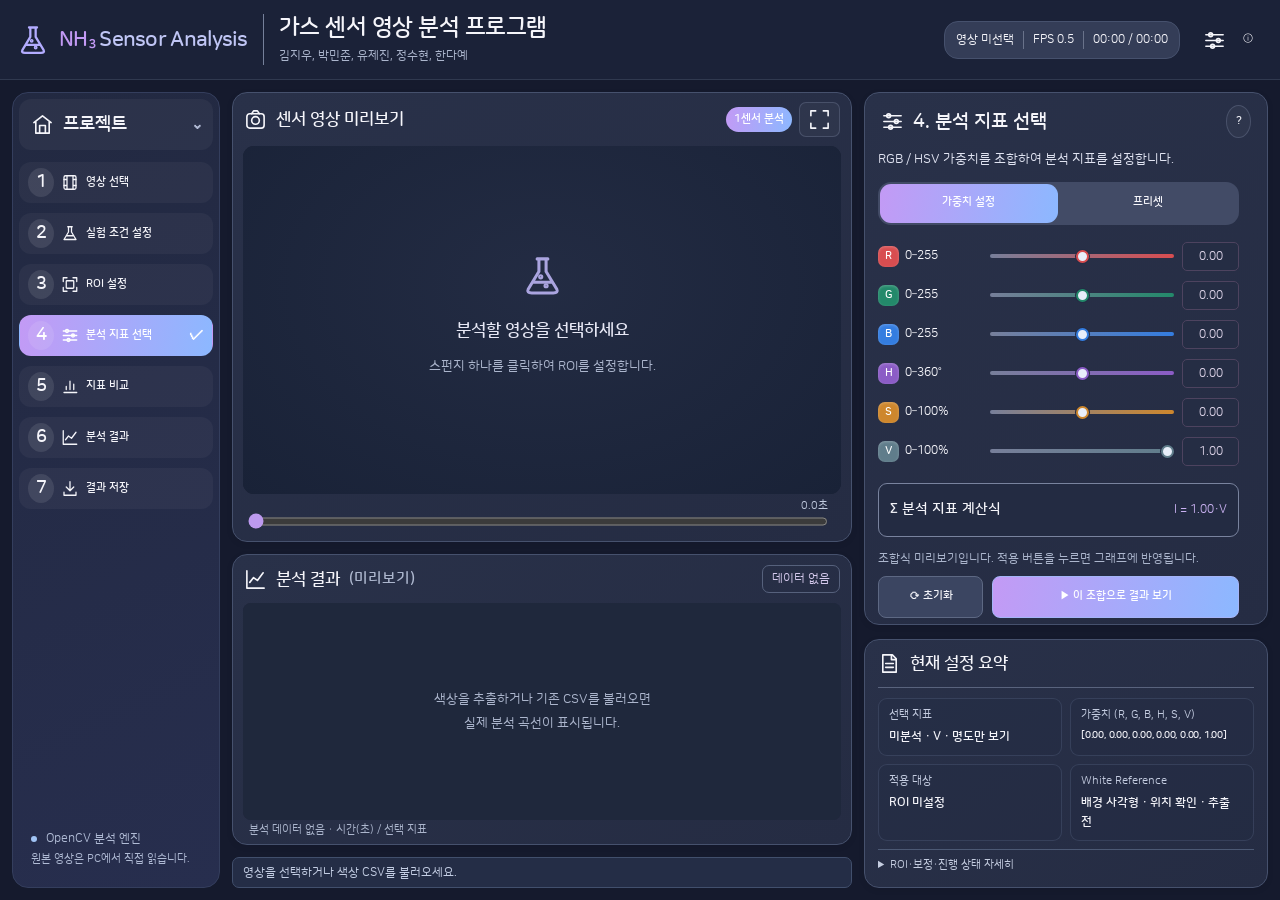
==== frontend/index.html @ 38f1b607 "Compose single-sensor pastel dashboard around existing analysis controls" ====
<!DOCTYPE html>
<!-- saved from url=(0196)file:///C:/Users/dayeh/Documents/%EC%B9%B4%EC%B9%B4%EC%98%A4%ED%86%A1%20%EB%B0%9B%EC%9D%80%20%ED%8C%8C%EC%9D%BC/%EC%84%BC%EC%84%9C%EC%98%81%EC%83%81%EB%B6%84%EC%84%9D_%EB%8B%A8%EB%8F%85%20(3).html -->
<html lang="ko"><head><meta http-equiv="Content-Type" content="text/html; charset=UTF-8"><title>센서 영상 분석</title><style>@import url("style-0.css");</style><style id="dashboardDarkTheme" media="not all">@import url("style-1.css");</style><link rel="stylesheet" href="dashboard.css"></head><body><header><div class="headerTitle"><h1>센서 영상 분석</h1><p>김지우, 박민준, 유제진, 정수현, 한다예</p></div><nav class="themeButtons" aria-label="화면 모드"><button id="lightThemeButton" type="button" title="기본 모드" aria-label="기본 모드" onclick="setAppTheme('light')">☀️</button><button id="darkThemeButton" type="button" title="다크 모드" aria-label="다크 모드" onclick="setAppTheme('dark')">🌙</button></nav></header><main class="organizedMain"><div class="setupGrid"><div class="setupLeft"><section class="card"><h2>1. 영상 선택</h2><input id="videoFiles" type="file" accept="video/*,.mp4,.mov,.avi,.mkv" multiple=""><details class="helpFold"><summary>설명 보기</summary><p class="hint">이 HTML 하나를 친구에게 보내면 됩니다. 영상은 브라우저 안에서 처리하며 서버에 업로드하지 않습니다.</p></details><div id="videoSummary" class="hint"></div><details><summary>선택 영상 목록</summary><ol id="fileList" class="hint"><li>VID-0000.mp4</li><li>VID-0001.mp4</li><li>VID-0002.mp4</li><li>VID-0003.mp4</li><li>VID-0004.mp4</li><li>VID-0005.mp4</li><li>VID-0006.mp4</li></ol></details><button onclick="moveFile(-1)">선택 영상 위로</button><button onclick="moveFile(1)">선택 영상 아래로</button><details class="helpFold"><summary>설명 보기</summary><p class="hint">파일 순서대로 연속 촬영으로 연결합니다. 재생은 브라우저가 지원하는 코덱이어야 합니다. 원본 HEVC(H.265)는 PC에 따라 재생되지 않을 수 있습니다.</p></details><button onclick="document.getElementById('csvFile').click()">기존 색상 CSV 불러오기</button><input id="csvFile" type="file" accept=".csv" hidden=""></section><section class="card"><h2>2. 분석 및 실험 조건</h2><div class="row"><div><label>분석 FPS</label><input id="fps" type="number" value="0.5" min="0.01" max="30" step="0.1"></div><div><label>가장자리 제외(px)</label><input id="edge" type="number" value="8" min="0" max="80"></div></div><details class="helpFold"><summary>설명 보기</summary><p class="hint">0.5fps = 약 2초마다 1장. 분석 화면은 960×540이며 픽셀 설정도 이 크기 기준입니다.</p></details><input id="initial" type="hidden" value="0"><input id="on" type="hidden" value="500"><input id="off" type="hidden" value="1000"><input id="cycles" type="hidden" value="1"><label>평균 구간(초)</label><input id="baseline_window" type="number" value="30" min="1"><h3>기계 실행 순서</h3><label>첫 주입 시작(영상 기준 초 · 선택 입력)</label><input id="firstInjection" type="number" min="0" value="" placeholder="비워두면 자동 추정 · 직접 입력 시 우선 적용" onchange="estimatedFirst=null;updateFirstInjection()"><p class="hint" id="firstTimingNote">비워두면 색 변화로 주입 시작과 t90를 자동 계산합니다. 시작 시각을 알고 있다면 입력하세요.</p><details class="helpFold"><summary>설명 보기</summary><p class="hint">농도와 주입·제거·회복 지속시간을 입력하면 다음 구간이 연속으로 이어집니다.</p></details><div style="overflow:auto"><table id="planTable"><thead><tr><th>#</th><th>농도<br>ppm</th><th>가스 주입<br>지속시간(초)</th><th>제거·회복<br>지속시간(초)</th><th>자동 계산<br>구간(초)</th><th></th></tr></thead><tbody id="planRows"></tbody></table></div><p class="hint" id="planEmpty" hidden="">+ 실험 구간 추가로 기계에 입력한 지속시간을 적으세요. 제거·회복 종료는 센서의 실제 회복 완료와 별개입니다.</p><button onclick="addCycle()">+ 실험 구간 추가</button><label>회복 시간 판정 기준(%)</label><input id="recovery_percent" type="number" min="1" max="99" step="1" value="80"><details class="helpFold"><summary>설명 보기</summary><p class="hint">예: 80%는 주입으로 변한 색이 원래 색 쪽으로 80% 돌아오는 시점입니다. 반응 시간은 t90 기준을 유지합니다.</p></details><p class="hint" id="averageHelp">주입 직전·주입 끝·회복 끝의 최대 30초를 평균합니다.</p><p class="hint" id="schedule">3개 실험 구간 · 연속 촬영 시작=0초</p><div id="experimentTimeline"><div class="phaseRow"><b>1회</b><div class="phaseGas" style="flex: 500 1 0%;">30 ppm · 주입 1009.3~1509.3초</div><div class="phaseAir" style="flex: 1000 1 0%;">회복 1509.3~2509.3초</div></div><div class="phaseRow"><b>2회</b><div class="phaseGas" style="flex: 500 1 0%;">30 ppm · 주입 2509.3~3009.3초</div><div class="phaseAir" style="flex: 1000 1 0%;">회복 3009.3~4009.3초</div></div><div class="phaseRow"><b>3회</b><div class="phaseGas" style="flex: 500 1 0%;">30 ppm · 주입 4009.3~4509.3초</div><div class="phaseAir" style="flex: 1000 1 0%;">회복 4509.3~5509.3초</div></div></div><p id="coverageNote" hidden></p><input id="confirmed" type="checkbox" hidden><details class="helpFold"><summary>설명 보기</summary><p class="hint">기본 시간은 이전 영상의 색 변화로 추정한 예시입니다. 확인 전에는 반응·회복 시간이 가정에 따른 값으로 표시됩니다.</p></details><button class="primary" id="start" onclick="start()">색상 추출 시작</button><button onclick="cancelAnalysis()">분석 중지</button></section></div><div class="setupRight"><section class="card"><h2>3. 분석 영역 설정</h2><div class="row"><div><label>미리보기 영상</label><select id="previewVideo" onchange="$('previewTime').value=0;showPreview()"><option value="0">VID-0000.mp4</option><option value="1">VID-0001.mp4</option><option value="2">VID-0002.mp4</option><option value="3">VID-0003.mp4</option><option value="4">VID-0004.mp4</option><option value="5">VID-0005.mp4</option><option value="6">VID-0006.mp4</option></select></div></div><div class="roiButtons"><button class="primary" id="autoROI" onclick="autoSensor()">센서 자동 지정</button><button onclick="editSensor()">센서 윤곽 직접 지정</button><button onclick="if(roiLocked)lockROI();setROIMode('white')">흰색 기준 드래그</button><button onclick="if(roiLocked)lockROI();sensor=[];drawFrame()">센서 점 초기화</button></div><canvas id="frame" width="960" height="540"></canvas><div class="videoScrub"><div><label><span id="previewLabel">0.0초 (0분 0초)</span></label><input id="previewTime" type="range" value="0" min="0" max="901.1999999999999" step="0.2" oninput="scrubPreview()"></div><span id="videoDurationLabel" class="hint">전체 길이 901.3초 (15분 1초)</span></div><p class="hint" id="roiHint">흰색 기준 영역을 드래그하세요.</p><details class="helpFold"><summary>설명 보기</summary><p class="hint">ROI는 모든 영상에 같은 위치로 적용됩니다. 중간·끝 화면에서도 센서 안에 남아 있는지 확인하세요.</p></details><section class="card" id="progressCard" aria-live="polite"><div class="progressRow"><strong>색상 추출 진행률</strong><span id="progressPercent" class="progressPercent">100.0%</span></div><progress id="overallProgress" max="100" value="100" aria-label="전체 색상 추출 진행률"></progress><div class="progressRow"><span id="progressVideo">영상 7 / 7 · VID-0006.mp4</span><span id="videoPercent">100.0%</span></div><p id="progressDetail" hidden></p><progress id="videoProgress" max="100" value="100" aria-label="현재 영상 색상 추출 진행률"></progress></section></section></div></div><div class="analysisArea"><div id="status" class="status">영상을 선택하거나 색상 CSV를 불러오세요.</div><div class="analysisGrid"><section class="card v2Full" id="qualityCard"><h2>데이터 품질 검사</h2><p id="qualitySummary" class="hint">추출 후 조명 안정성과 선택 지표의 큰 튐을 확인합니다.</p><div class="qualityCoreItem"><h3>1. 조명 안정성</h3><p id="qualityWhiteState" class="basis">데이터 없음</p><details><summary>White RGB 그래프·발생 시각 보기</summary><canvas id="whitePlot" width="1000" height="300"></canvas><p class="hint">X축: 영상 시간(초) / Y축: White Reference RGB 평균값(0–255)</p><div id="qualityWhiteList" class="v2Table"></div></details></div><div class="qualityCoreItem"><h3>2. 색상 데이터 이상 변화</h3><p id="qualitySignalState" class="basis">데이터 없음</p><details><summary>선택 지표 그래프·발생 시각 보기</summary><canvas id="qualitySignalPlot" width="1000" height="300"></canvas><p id="qualitySignalAxis" class="hint">선택한 RGB/HSV 분석 지표에서 순간적으로 크게 튀는 시점을 확인합니다.</p><div id="qualityAnomalies" class="v2Table"></div></details></div><details id="qualityAdvanced"><summary>상세 설정·검사 기준</summary><label for="qualitySensitivity">색상 튐 감지 민감도</label><select id="qualitySensitivity" onchange="refreshV2()"><option value="standard" selected>표준</option><option value="sensitive">민감하게</option><option value="relaxed">큰 튐 위주</option></select><p class="hint">White는 초기 RGB 대비 10% 변화와 직전 RGB의 큰 변화를 하나로 검사합니다. 심각한 포화·보정 불가도 같은 항목에서 확인합니다. 색상 튐은 MAD와 주변 표본을 비교하고, 지속적인 주입·제거 반응은 순간 오류와 구분합니다. 이 기준은 품질 합격 판정이 아닙니다.</p><p id="qualityNotes" class="hint"></p><p id="qualityReviewComparison" class="hint"></p></details><p class="hint">원본 영상과 그래프를 확인한 후 유지 또는 제외하세요. 자동 삭제·보간은 하지 않습니다.</p><span id="qualityCalibrationAnchor" hidden></span></section><section class="card metricChoice"><h2>4. 분석 지표 선택</h2><details class="helpFold"><summary>설명 보기</summary><p class="hint">각 색상 성분을 어느 비중으로 섞을지 조절하세요. 양수는 해당 값, 음수는 감소 방향을 사용합니다.</p></details><div id="combinationCard" class="mixCard"><strong>선택한 분석 지표</strong><h3 id="mixName">H(색조) 기반 지표 100%</h3><div id="mixBar" class="mixBar"><div title="H(색조) 기반 지표 100%" style="background: rgb(139, 92, 198); flex: 100 1 0%;">H 100%</div></div><p id="mixHelp" class="hint">R/G/B는 빨강·초록·파랑 채널, H는 색조, S는 채도, V는 명도입니다. H 기반 지표는 색조를 수식으로 변환한 값이며 B 채널과 다릅니다. 비중은 계산 가중치입니다.</p><details><summary>정확한 계산식 보기</summary><p id="mixFormula" class="hint">계산식: 1.00 × cos(H−240°)</p><details class="helpFold"><summary>설명 보기</summary><p class="hint">R/G/B는 255로 나눈 값, S는 색 선명도, V는 전체 밝기입니다. H 기반 지표 = cos(H−240°). H는 0~360°의 색조 각도이며 각도의 경계(0°=360°)를 처리하려고 변환합니다. 기준 각도 240°는 파랑 색조입니다. B는 픽셀의 파랑 채널 강도(0~255)로, 이 변환값과 다릅니다. 비중은 수식에 적용하는 가중치입니다.</p></details></details></div><div id="sliders"><div class="slider"><span class="channelLabel"><span class="channelDot" style="background: rgb(216, 77, 80);">R</span><b>R(red) 성분</b></span><input type="range" min="-1" max="1" step="0.05" style="accent-color: rgb(216, 77, 80);"><span>0.00</span></div><div class="slider"><span class="channelLabel"><span class="channelDot" style="background: rgb(35, 137, 106);">G</span><b>G(green) 성분</b></span><input type="range" min="-1" max="1" step="0.05" style="accent-color: rgb(35, 137, 106);"><span>0.00</span></div><div class="slider"><span class="channelLabel"><span class="channelDot" style="background: rgb(52, 125, 224);">B</span><b>B(blue) 성분</b></span><input type="range" min="-1" max="1" step="0.05" style="accent-color: rgb(52, 125, 224);"><span>0.00</span></div><div class="slider"><span class="channelLabel"><span class="channelDot" style="background: rgb(139, 92, 198);">H</span><b>H(색조) 기반 지표</b></span><input type="range" min="-1" max="1" step="0.05" style="accent-color: rgb(139, 92, 198);"><span>1.00</span></div><div class="slider"><span class="channelLabel"><span class="channelDot" style="background: rgb(206, 135, 45);">S</span><b>S(채도) 선명도</b></span><input type="range" min="-1" max="1" step="0.05" style="accent-color: rgb(206, 135, 45);"><span>0.00</span></div><div class="slider"><span class="channelLabel"><span class="channelDot" style="background: rgb(96, 125, 139);">V</span><b>V(명도) 밝기</b></span><input type="range" min="-1" max="1" step="0.05" style="accent-color: rgb(96, 125, 139);"><span>0.00</span></div></div><button onclick="applyBRPreset()">−R:B = 1:1</button><button class="primary" onclick="window.evaluate()">이 조합으로 결과 보기</button></section><section class="card candidateChoice"><h2>5. 분석 지표 비교</h2><label>후보 평가 기준</label><select id="evaluationMode" onchange="if(rows.length)recommend()"><option value="balanced">종합 평가</option><option value="amplitude">반응 크기 우선</option><option value="stability">반복 안정성 우선</option><option value="speed">반응·회복 속도 우선</option></select><p class="hint">같은 농도끼리 비교합니다. 순위는 현재 데이터의 탐색 결과입니다.</p><details><summary>지표 저장·불러오기 / 성능 비교 그래프</summary><button onclick="saveMetric()">선택한 지표 JSON 저장</button><button onclick="$('metricFile').click()">저장한 지표 적용</button><input id="metricFile" type="file" accept=".json" hidden><canvas id="candidatePlot" width="1000" height="300"></canvas><p id="candidateLegend" class="hint"></p></details><button class="primary" onclick="recommend()">후보 비교하고 추천</button><details class="helpFold"><summary>설명 보기</summary><p class="hint">색 변화가 크고, 기준색이 안정적이며, 반복마다 비슷하게 반응하는 조합을 비교합니다. 반응 속도와 회복 정도도 함께 봅니다. 현재 데이터의 후보이며, 최종 지표는 별도 반복 실험에서 확인하세요.</p></details><p id="rankNote" class="hint">현재 영상에서 변화폭·기준값 안정성·반복 간 차이·반응 시간·회복 정도를 함께 비교한 탐색용 순서예요.</p><div style="overflow:auto"><table id="rankTable"><thead><tr><th>순서</th><th>섞는 색상값과 비중</th><th title="작을수록 반복별 변화폭이 비슷함">반응폭 CV</th><th>변화폭</th><th>반응 t90</th><th id="recoveryRankLabel">회복 t80</th><th>회복률</th><th>계산 자료</th></tr></thead><tbody id="rank"><tr><td>1</td><td><b>H(색조) 기반 지표 100%</b></td><td title="반복별 변화폭의 차이(CV). 작을수록 비슷한 크기로 반응합니다.">12.9%</td><td>1.750</td><td>253.2초 (3회)</td><td>341.6초 (3회)</td><td>95.3%</td><td><details><summary>3회 사용</summary><div class="hint">비교 점수 3.931 · 같은 데이터에서 평가한 탐색용 점수</div></details></td><td><button>이 조합 적용</button></td></tr><tr><td>2</td><td><b>R(red) 성분 감소 10% + H(색조) 기반 지표 90%</b></td><td title="반복별 변화폭의 차이(CV). 작을수록 비슷한 크기로 반응합니다.">12.5%</td><td>1.591</td><td>253.2초 (3회)</td><td>344.8초 (3회)</td><td>94.9%</td><td><details><summary>3회 사용</summary><div class="hint">비교 점수 3.921 · 같은 데이터에서 평가한 탐색용 점수</div></details></td><td><button>이 조합 적용</button></td></tr><tr><td>3</td><td><b>R(red) 성분 감소 20% + H(색조) 기반 지표 80%</b></td><td title="반복별 변화폭의 차이(CV). 작을수록 비슷한 크기로 반응합니다.">12.0%</td><td>1.433</td><td>253.9초 (3회)</td><td>350.5초 (3회)</td><td>94.5%</td><td><details><summary>3회 사용</summary><div class="hint">비교 점수 3.898 · 같은 데이터에서 평가한 탐색용 점수</div></details></td><td><button>이 조합 적용</button></td></tr><tr><td>4</td><td><b>R(red) 성분 감소 30% + H(색조) 기반 지표 70%</b></td><td title="반복별 변화폭의 차이(CV). 작을수록 비슷한 크기로 반응합니다.">11.4%</td><td>1.274</td><td>253.2초 (3회)</td><td>360.7초 (3회)</td><td>94.0%</td><td><details><summary>3회 사용</summary><div class="hint">비교 점수 3.866 · 같은 데이터에서 평가한 탐색용 점수</div></details></td><td><button>이 조합 적용</button></td></tr><tr><td>5</td><td><b>R(red) 성분 감소 40% + H(색조) 기반 지표 60%</b></td><td title="반복별 변화폭의 차이(CV). 작을수록 비슷한 크기로 반응합니다.">10.6%</td><td>1.115</td><td>253.2초 (3회)</td><td>372.8초 (3회)</td><td>93.3%</td><td><details><summary>3회 사용</summary><div class="hint">비교 점수 3.822 · 같은 데이터에서 평가한 탐색용 점수</div></details></td><td><button>이 조합 적용</button></td></tr><tr><td>6</td><td><b>R(red) 성분 감소 50% + H(색조) 기반 지표 50%</b></td><td title="반복별 변화폭의 차이(CV). 작을수록 비슷한 크기로 반응합니다.">9.7%</td><td>0.957</td><td>252.4초 (3회)</td><td>385.5초 (3회)</td><td>92.3%</td><td><details><summary>3회 사용</summary><div class="hint">비교 점수 3.773 · 같은 데이터에서 평가한 탐색용 점수</div></details></td><td><button>이 조합 적용</button></td></tr><tr><td>7</td><td><b>R(red) 성분 감소 60% + H(색조) 기반 지표 40%</b></td><td title="반복별 변화폭의 차이(CV). 작을수록 비슷한 크기로 반응합니다.">8.5%</td><td>0.798</td><td>251.7초 (3회)</td><td>410.4초 (3회)</td><td>91.1%</td><td><details><summary>3회 사용</summary><div class="hint">비교 점수 3.679 · 같은 데이터에서 평가한 탐색용 점수</div></details></td><td><button>이 조합 적용</button></td></tr><tr><td>8</td><td><b>R(red) 성분 감소 70% + H(색조) 기반 지표 30%</b></td><td title="반복별 변화폭의 차이(CV). 작을수록 비슷한 크기로 반응합니다.">7.1%</td><td>0.639</td><td>252.1초 (3회)</td><td>470.5초 (3회)</td><td>89.2%</td><td><details><summary>3회 사용</summary><div class="hint">비교 점수 3.467 · 같은 데이터에서 평가한 탐색용 점수</div></details></td><td><button>이 조합 적용</button></td></tr><tr><td>9</td><td><b>R(red) 성분 감소 80% + H(색조) 기반 지표 20%</b></td><td title="반복별 변화폭의 차이(CV). 작을수록 비슷한 크기로 반응합니다.">7.0%</td><td>0.481</td><td>251.0초 (3회)</td><td>657.6초 (3회)</td><td>86.1%</td><td><details><summary>3회 사용</summary><div class="hint">비교 점수 2.946 · 같은 데이터에서 평가한 탐색용 점수</div></details></td><td><button>이 조합 적용</button></td></tr><tr><td>10</td><td><b>R(red) 성분 감소 90% + H(색조) 기반 지표 10%</b></td><td title="반복별 변화폭의 차이(CV). 작을수록 비슷한 크기로 반응합니다.">12.7%</td><td>0.322</td><td>249.1초 (3회)</td><td>897.3초 (1회)</td><td>80.0%</td><td><details><summary>3회 사용</summary><div class="hint">비교 점수 2.179 · 같은 데이터에서 평가한 탐색용 점수</div></details></td><td><button>이 조합 적용</button></td></tr></tbody></table></div><details><summary>추천 점수 정의</summary><p class="hint">log(1+중앙 변화폭/SD) × 변화 방향 일치도 × (0.5+0.5×회복률) ÷ [(1+변화량 CV)×(1+평균 반응t90/주입시간)×(1+평균 설정 회복 시간/회복시간)]. 회복률은 점수에서만 0~1로 제한합니다. 90% 도달 미확인 시간은 점수 계산에 해당 주입/회복 구간 길이를 사용합니다. 점수는 검증된 감도나 정확도가 아닙니다. 설정과 함께 결과 파일에 보존됩니다.</p></details><p id="warnings" class="hint"></p></section><section class="card" id="keyMetrics"><h2>분석 요약</h2><details class="helpFold"><summary>설명 보기</summary><p class="hint">촬영 범위가 충분한 반복의 평균입니다. 값이 없는 시간은 평균에서 제외하며, 확인 횟수를 함께 표시합니다.</p></details><div class="metricGrid"><div><span>색 변화폭 |Δ|</span><strong id="keyAmplitude">1.750</strong><small>클수록 같은 농도에서 색 변화가 큼</small></div><div><span>90% 반응 시간</span><strong id="keyResponse">253.2초 (4분 13초)</strong><small id="keyResponseNote">90% 도달 확인 3/3회</small></div><div><span>회복 시간 · <span id="recoveryMetricLabel">t80</span></span><strong id="keyRecovery">341.6초 (5분 42초)</strong><small id="keyRecoveryNote">80% 회복 확인 3/3회</small></div><div><span>반응폭 변동계수 · CV</span><strong id="keyCV">12.9%</strong><small>작을수록 같은 농도에서 반복별 변화폭이 비슷함</small></div><div><span>Signal / Baseline SD</span><strong id="keySNR">26436.2</strong><small>클수록 주입 전 표준편차 대비 변화가 큼</small></div></div><details class="helpFold"><summary>설명 보기</summary><p class="hint">변화폭은 선택한 조합의 단위입니다. 농도별 감도는 여러 농도 실험 후 평가하며, 이 화면은 현재 실험의 후보 지표를 비교합니다.</p></details></section><section class="card" id="selectedResults"><h2>6. 선택 지표의 분석 결과</h2><div class="resultGrid"><div class="resultGraph"><div class="legend"><span class="gas">가스 주입 구간</span><span class="air">제거 후 회복 구간</span><span class="boundary">영상 파일 연결 지점</span></div><canvas id="plot" width="1000" height="300"></canvas><p class="hint" id="plotinfo">X축: 영상 시작 후 시간(초) / Y축: 선택한 색상 지표값 · 7개 영상, 2,698개 표본</p><div id="sensorPhotoAction" style="margin-top:8px;display:flex;justify-content:flex-start"><button class="primary" style="margin:0;padding:7px 12px;font-size:13px" onclick="openSensorPhotos()">피크·회복 센서 사진 보기</button></div></div><div class="resultNumbers"><p id="timeBasis" class="basis ">입력한 주입·제거 시간 가정 기준 · 실제 기록을 확인하세요.</p><div class="summaryGrid" hidden style="display:none"><div><span>주입·회복까지 촬영한 반복</span><strong id="summaryCycles">3 / 3회</strong></div><div><span><span id="recoverySummaryLabel">80% 회복 확인</span></span><strong id="summaryRecovered">3 / 3회</strong></div><div><span>회복 구간 끝의 평균 회복률</span><strong id="summaryRecovery">95.3%</strong></div></div><p id="recoveryExplanation" class="hint">촬영이 충분한 반복에서 설정 기준의 회복 여부를 확인했어요.</p><div style="overflow:auto" id="cycleTable"><table><thead><tr><th>반복</th><th title="주입 끝 평균 − 주입 직전 평균">색 변화폭</th><th title="작을수록 기준 구간의 색이 안정적">Baseline SD<br>주입 전 표준편차</th><th>90% 변하는 데<br>걸린 시간</th><th><span id="recoveryTableLabel">80% 회복 시간</span></th><th>최종 회복률<br>(Recovery %)</th><th>회복 구간<br>촬영 완료 여부</th></tr></thead><tbody id="cycleRows"><tr><td>1회 · 30 ppm</td><td>1.491</td><td>0.00002</td><td class="timeGood">460.0초</td><td class="timeGood">84.9초</td><td title="회복 구간 마지막 평균색이 주입 전 색으로 얼마나 돌아왔는지입니다. 100%가 원래 색이며 초과·음수도 그대로 표시합니다."><b>98.0%</b><div class="recoveryTrack"><div style="width: 98.0432%; background: rgb(35, 137, 106);"></div></div></td><td>설정한 회복 종료까지 촬영됨</td></tr><tr><td>2회 · 30 ppm</td><td>1.912</td><td>0.00020</td><td class="timeGood">194.9초</td><td class="timeGood">350.0초</td><td title="회복 구간 마지막 평균색이 주입 전 색으로 얼마나 돌아왔는지입니다. 100%가 원래 색이며 초과·음수도 그대로 표시합니다."><b>94.9%</b><div class="recoveryTrack"><div style="width: 94.8672%; background: rgb(35, 137, 106);"></div></div></td><td>설정한 회복 종료까지 촬영됨</td></tr><tr><td>3회 · 30 ppm</td><td>1.846</td><td>0.00305</td><td class="timeGood">104.7초</td><td class="timeGood">590.1초</td><td title="회복 구간 마지막 평균색이 주입 전 색으로 얼마나 돌아왔는지입니다. 100%가 원래 색이며 초과·음수도 그대로 표시합니다."><b>93.0%</b><div class="recoveryTrack"><div style="width: 93.0157%; background: rgb(35, 137, 106);"></div></div></td><td>설정한 회복 종료까지 촬영됨</td></tr></tbody></table></div><details><summary>표의 값은 무엇을 뜻하나요?</summary><p class="hint">색 변화폭: 주입 끝 색 − 주입 직전 색.<br>Baseline SD(주입 전 표준편차): 작을수록 주입 전 색이 안정적.<br>90% 변화 시간: 주입 시작부터 색 변화폭의 90%에 도달할 때까지.<br>회복 시간: 제거 시작부터 설정한 비율만큼 변화가 돌아올 때까지.<br>최종 회복률(Recovery %): 회복 마지막 평균값으로 계산하며 100%는 원래 색, 100% 미만이면 일부 변화가 남아 있습니다.<br>시간은 기준을 만족한 표본 3개가 연속 확인돼야 표시합니다. 촬영 완료 여부는 입력한 회복 종료 시점까지 영상이 있다는 뜻이며, 센서가 완전히 회복했다는 뜻은 아닙니다.</p></details></div></div><details class="v2Full" id="overlayPanel"><summary>같은 농도의 반복 반응 비교</summary><label>비교 농도</label><select id="overlayConcentration" onchange="renderOverlays()"></select><div class="v2Plots"><div><h3>주입 반응 중첩</h3><canvas id="responseOverlay" width="1000" height="300"></canvas><p class="hint">X축: 가스 주입 후 시간(초) / Y축: 각 회차 주입 전 대비 변화량</p></div><div><h3>제거 후 회복 중첩</h3><canvas id="recoveryOverlay" width="1000" height="300"></canvas><p class="hint">X축: 가스 제거 후 시간(초) / Y축: 각 회차 주입 전 대비 변화량</p></div></div><p id="overlayLegend" class="hint"></p><div id="repeatSummary" class="v2Table"></div><p class="hint">CV는 같은 농도에서 완료된 반복 2회 이상일 때 계산합니다. 0에 가까운 평균, 부족한 표본에서는 계산하지 않습니다.</p></details></section><section class="card v2Full" id="calibrationCard"><h2>농도별 분석</h2><p id="calibrationSummary" class="hint">서로 다른 농도 데이터가 있으면 검량선을 계산합니다.</p><details><summary>농도별 평균·검량선 보기</summary><canvas id="calibrationPlot" width="1000" height="300"></canvas><p class="hint">X축: NH₃ 농도(ppm) / Y축: 선택 지표의 Response(주입 끝 − 주입 전). 오차 막대는 같은 농도 반복의 표본 SD입니다.</p><div id="calibrationTable" class="v2Table"></div><p id="calibrationNote" class="hint"></p></details></section><section class="card exportCard"><h2>결과 저장</h2><div id="saveFeedback" aria-live="polite">아직 이 화면에서 결과를 저장하지 않았습니다.</div><input id="chooseSaveLocation" type="checkbox" hidden><button class="primary" id="export" onclick="exportResults()">결과 ZIP 다운로드</button><button onclick="downloadCSV()">CSV 다운로드</button><button onclick="downloadExcel()">엑셀 다운로드</button><button onclick="openReportSettings()">결과보고서 PDF</button><details class="helpFold"><summary>설명 보기</summary><p class="hint">원본/보정 RGB·HSV, 선택 조합, 사이클별 결과, 후보 순위, 설정을 저장합니다.</p></details></section></div></div></main>
<dialog id="sensorPhotos"><div class="photoHeader"><h2>회차별 센서 사진</h2><button onclick="$('sensorPhotos').close()">닫기</button></div><nav id="photoTabs"></nav><p id="photoMetric" class="hint"></p><p id="photoStatus" class="hint" aria-live="polite"></p><div id="photoCards"></div></dialog><video id="decoder" muted playsinline preload="auto" style="position:fixed;bottom:0;right:0;width:2px;height:2px;pointer-events:none;opacity:.02"></video><script src="js/legacy-00.js"></script><script src="js/legacy-01.js"></script><script src="js/legacy-02.js"></script><dialog id="reportDialog" class="reportDialog"><div class="reportTop"><h2>결과보고서 PDF</h2><button onclick="$('reportDialog').close()">닫기</button></div><div id="reportForm"><div class="row"><div><label>실험 날짜</label><input id="reportDate" type="date"></div><div><label>센서 ID</label><input id="reportSensor" placeholder="시편 이름이나 실험 차수"></div></div><label>실험자 / 실험팀</label><input id="reportTeam" placeholder="미기록"><div class="row"><div><label>측정 온도(℃) · 선택</label><input id="reportTemp" type="number" step="any"></div><div><label>상대습도(%RH) · 선택</label><input id="reportRH" type="number" min="0" max="100" step="any"></div></div><div class="reportOptions"><label><input id="reportPhotos" type="checkbox">센서 반응 전·후 사진 포함(원본 영상 필요)</label><label><input id="reportQuality" type="checkbox" checked>데이터 품질 검사 포함</label><label><input id="reportCandidates" type="checkbox" checked>RGB/HSV 비교 포함</label><label><input id="reportConclusionInclude" type="checkbox" checked>종합 분석 및 결론 포함</label></div><label>종합 분석 및 결론 · 직접 수정 가능</label><textarea id="reportConclusion" rows="7"></textarea><button onclick="resetReportConclusion()">현재 결과로 결론 다시 작성</button><p class="hint">입력하지 않은 정보는 ‘미기록’으로 표시합니다. 기본 3페이지이며 농도별 분석·사진·긴 표는 별도 페이지로 추가됩니다.</p><button class="primary" id="reportPreviewButton" onclick="makeReportPreview()">보고서 미리보기</button></div><p id="reportStatus" class="hint" aria-live="polite"></p><div id="reportPreviewControls" hidden><button onclick="$('reportForm').hidden=false">실험 정보·결론 수정</button><button class="primary" onclick="printReport()">PDF로 저장</button><p class="hint">인쇄창에서 ‘PDF로 저장’을 선택하세요. 용지 A4, 배율 100%, 머리글·바닥글 끄기, 배경 그래픽 켜기를 권장합니다.</p></div><iframe id="reportPreview" title="A4 결과보고서 미리보기" hidden></iframe></dialog><script src="js/legacy-03.js"></script><script src="js/legacy-04.js"></script><script src="js/legacy-05.js"></script><style id="compactButtons">@import url("style-2.css");</style><style id="compactWeightControls">@import url("style-3.css");</style><style id="compactCandidateRows">@import url("style-4.css");</style><script src="js/legacy-06.js"></script><style id="compactInputs">@import url("style-5.css");</style><style id="compactAllFields">@import url("style-6.css");</style><style id="candidateRowSelection">@import url("style-7.css");</style><style id="refinedSummaryCards">@import url("style-8.css");</style><style id="compactCandidateSpacing">@import url("style-9.css");</style><script src="js/legacy-07.js"></script><style id="qualityReviewStyle">@import url("style-10.css");</style><dialog id="qualityReviewDialog"><div class="photoHeader"><h2>이상 시점 장면 확인</h2><button onclick="closeQualityReview()">닫기</button></div><p id="qualityReviewEvent" class="hint"></p><p id="qualityReviewTime"></p><div id="qualityReviewPosition"></div><div class="qualityContextPlots"><div><span>White Reference RGB</span><canvas id="qualityReviewWhitePlot" width="1000" height="180"></canvas></div><div><span>보정된 선택 지표 · 제외 전 원본</span><canvas id="qualityReviewSignalPlot" width="1000" height="180"></canvas></div></div><p class="hint qualityGraphLegend">● 경고 표본 · 빨간 실선: 선택한 경고 시각 · 회색 점선: 현재 사진 시각 / X축: 전체 영상 시간(초)</p><div id="qualityReviewPhotos"></div><div class="qualityScrubWrap"><span id="qualityReviewAnchorMark" title="경고 감지 시각">▼</span><input id="qualityReviewSlider" type="range" min="0" max="0" step="1" value="0" aria-label="경고 주변 색상 표본" oninput="qualityScrub()"></div><div class="qualityFocusTools"><button onclick="qualityMoveSample(-1)">‹ 이전 표본</button><button onclick="qualityReturnAnchor()">경고 시점으로</button><button onclick="qualityMoveSample(1)">다음 표본 ›</button><span id="qualityReviewWindow" class="hint"></span></div><p class="hint">슬라이더로 주변 표본을 확인하세요. 녹색 선은 센서 ROI, 흰색 선은 White Reference입니다. CSV에 원래 ROI가 없으면 선을 표시하지 않습니다.</p><p id="qualityReviewDetails" class="hint"></p><p id="qualityReviewComment" class="hint"></p><label>검토 사유 · 제외 시 필수</label><textarea id="qualityReviewReason" placeholder="예: 손 가림 / 반사 / 실제 센서 변화 / 원인 미확인"></textarea><div id="qualityReviewActions"><button onclick="decideQualityReview('keep')">정상 변화 · 유지</button><button class="reviewExclude" onclick="decideQualityReview('exclude')">촬영 오류 · 제외</button><button onclick="decideQualityReview('unknown')">원인 미확인 · 유지</button><button onclick="decideQualityReview('')">판정 취소</button></div><p id="qualityReviewState" class="hint"></p><p class="hint">판정은 현재 표본 1개에만 적용합니다. 원본은 보존하고 제외 전후 결과를 비교합니다. 페이지를 닫기 전 CSV 또는 Excel·ZIP으로 저장하세요.</p></dialog><script src="js/legacy-08.js"></script><style id="qualityFocusStyle">@import url("style-11.css");</style><script src="js/legacy-09.js"></script><script src="js/legacy-10.js"></script><script src="js/legacy-11.js"></script><style id="editableWeightControls">@import url("style-12.css");</style>

<style id="nativeReferenceControls">@import url("style-13.css");</style>
<script src="js/legacy-12.js"></script>

<style id="initialRecoveryClockStyle">@import url("style-14.css");</style>
<script src="js/legacy-13.js"></script>
<style id="researchStyle">@import url("style-15.css");</style><script src="js/legacy-14.js"></script>
<style>@import url("style-16.css");</style><script src="js/legacy-15.js"></script><script src="js/legacy-16.js"></script><script src="js/legacy-17.js"></script><script src="js/legacy-18.js"></script>
<script src="js/desktop.js"></script><script src="js/dashboard.js"></script></body></html>
---- frontend/dashboard.css ----
@font-face{font-family:DashboardRound;src:url('assets/fonts/NanumSquareRoundR.ttf') format('truetype');font-weight:400;font-style:normal;font-display:swap}
@font-face{font-family:DashboardRound;src:url('assets/fonts/NanumSquareRoundB.ttf') format('truetype');font-weight:700;font-style:normal;font-display:swap}
:root{--dash-bg:#151a2d;--dash-head:#1b2238;--dash-side:#222941;--dash-card:#293149;--dash-inner:#343d57;--dash-line:#46516d;--dash-ink:#f5f5fa;--dash-muted:#acb6cd;--dash-purple:#c39af5;--dash-blue:#8cb8ff;--dash-gradient:linear-gradient(100deg,#c39af5,#8cb8ff);color-scheme:dark}
:root[data-dashboard-theme=light]{--dash-bg:#eef0f8;--dash-head:#fff;--dash-side:#e7e9f5;--dash-card:#fff;--dash-inner:#f1f2fa;--dash-line:#ccd1e4;--dash-ink:#28304b;--dash-muted:#65708c;color-scheme:light}
html,body{margin:0;height:100%;overflow:hidden}
body{background:var(--dash-bg)!important;color:var(--dash-ink)!important;font:400 14px/1.5 DashboardRound,'Malgun Gothic',sans-serif!important}
button,input,textarea,select,dialog{font-family:DashboardRound,'Malgun Gothic',sans-serif!important}
[hidden]{display:none!important}
#dashboardHeader{height:80px;min-height:80px;display:flex;align-items:center;gap:22px;padding:0 24px;background:var(--dash-head);border-bottom:1px solid #30394f;color:var(--dash-ink);box-shadow:none}
.dashboardBrand{display:flex;align-items:center;gap:10px;white-space:nowrap;font-size:24px;letter-spacing:-.7px;font-weight:700;color:var(--dash-purple)}
.dashboardBrand b{color:#c0c6f5}.dashboardBrand svg{width:38px;height:43px;color:#b3acff}
.dashboardTitle{border-left:1px solid #75809a;padding-left:22px;white-space:nowrap}.dashboardTitle h1{font-size:25px;line-height:1.2;letter-spacing:-.5px;margin:0 0 5px;font-weight:700}.dashboardTitle p{font-size:13px;margin:0;color:var(--dash-muted)}
.dashboardMeta{display:flex;align-items:center;gap:12px;margin-left:auto;background:var(--dash-inner);border:1px solid var(--dash-line);border-radius:14px;padding:10px 13px;white-space:nowrap;font-size:13px;min-width:0}.dashboardMeta span+span{border-left:1px solid #69728a;padding-left:12px}#dashFile{max-width:190px;overflow:hidden;text-overflow:ellipsis}.dashboardHeaderActions{display:flex;gap:6px;align-items:center}.dashboardHeaderActions button{width:31px;height:32px;padding:4px;background:transparent;border:0;color:var(--dash-ink);font-size:23px;margin:0}.dashboardHeaderActions svg{width:23px;height:23px}.dashboardThemes{display:flex;gap:4px}.dashboardThemes button{font-size:13px!important;width:22px!important;height:23px!important}
#dashboard{height:calc(100dvh - 80px);display:grid;grid-template-columns:clamp(208px,14.6vw,246px) minmax(0,1fr) clamp(400px,29vw,490px);gap:14px;padding:14px;max-width:none;margin:0;min-width:0;box-sizing:border-box}
#dashboard *{box-sizing:border-box}#dashboard svg{flex-shrink:0;width:23px;height:23px}
.dashboardSidebar{min-width:0;background:linear-gradient(155deg,var(--dash-side),#272e4e);border:1px solid #343e5d;border-radius:16px;padding:6px;display:flex;flex-direction:column;overflow:auto}
.dashboardSidebar h2{display:flex;align-items:center;gap:9px;font-size:19px;padding:12px 12px;margin:0 0 12px;background:#ffffff0b;border-radius:12px;color:#f5f5fa}.dashboardSidebar h2 span{margin-left:auto;color:#b6bfd9}
#dashboardSteps{display:flex;flex-direction:column;gap:10px}.stepButton{width:100%;min-height:53px;display:flex;align-items:center;gap:9px;border:1px solid transparent!important;border-radius:12px!important;background:#ffffff0a!important;color:#f5f5fa!important;font-size:15px!important;font-weight:700;line-height:1.2;padding:10px 9px!important;margin:0!important;text-align:left;white-space:nowrap}.stepButton svg{width:21px!important;height:21px!important}.stepNumber{display:grid;place-items:center;width:30px;height:32px;flex-shrink:0;background:#ffffff19;border-radius:50%;font-size:18px}.stepButton.selected{background:var(--dash-gradient)!important;color:#fff!important;box-shadow:0 2px 8px #080e2126}.stepButton:hover{border-color:#8b8cb0!important}.stepCheck{margin-left:auto;color:#bac0ff;font-size:15px}.stepButton.selected .stepCheck{color:#fff}.sidebarFoot{margin-top:auto;padding:28px 12px 12px;color:#b1bcd6;font-size:12px}.sidebarFoot small{display:block;font-size:11px;line-height:1.6;margin-top:3px}.engineDot{display:inline-block;background:#a1c4f5;width:6px;height:6px;border-radius:50%;margin-right:6px}
.dashboardCenter{display:grid;grid-template-rows:minmax(0,1.64fr) minmax(190px,1fr) 31px;gap:14px;min-width:0;min-height:0}.panel{background:linear-gradient(145deg,var(--dash-card),#252c43);border:1px solid var(--dash-line);border-radius:15px;min-width:0;min-height:0;box-shadow:0 2px 6px #080b1714}.panelHeading{display:flex;align-items:center;gap:9px;min-height:48px;padding:10px 14px;flex-shrink:0}.panelHeading h2{display:flex;align-items:center;gap:9px;margin:0;color:var(--dash-ink);font-size:18px;font-weight:700;line-height:1.35}.panelHeading h2 small{font-size:15px;color:var(--dash-muted)}.panelHeading>button,.videoTools button{margin:0;padding:4px 6px;display:grid;place-items:center;border-radius:7px!important;background:#ffffff09!important;color:var(--dash-ink)!important;border:1px solid #707a9666!important;min-height:30px}
.dashboardVideo{display:flex;flex-direction:column;overflow:hidden}.videoTools{display:flex;align-items:center;gap:7px;margin-left:auto}.sensorChip{font-size:12px;border-radius:15px;background:var(--dash-gradient);color:#fff;padding:5px 12px;font-weight:700;white-space:nowrap}
#dashboardViewport{position:relative;display:flex;align-items:center;justify-content:center;flex:1;min-height:0;margin:0 10px;background:#171e30;border-radius:11px;overflow:hidden}
#dashboard #frame{display:block;object-fit:contain;flex-shrink:0;max-width:none;max-height:none!important;background:#171e30;aspect-ratio:16/9;border-radius:6px;touch-action:none}
#dashVideoEmpty{position:absolute;inset:0;display:flex;flex-direction:column;justify-content:center;align-items:center;text-align:center;pointer-events:none;background:radial-gradient(ellipse at 50% 40%,#35406066,#192237);color:var(--dash-muted);padding:20px;z-index:1}#dashVideoEmpty svg{width:43px;height:48px;color:#aaa4df}#dashVideoEmpty strong{font-size:17px;color:#e7e8f5;margin-top:12px}#dashVideoEmpty p{font-size:13px}
#dashboardScrub{min-height:47px;padding:5px 15px 9px}#dashboardScrub .videoScrub{margin:0;padding:0;border:0;display:grid;grid-template-columns:1fr auto;gap:0 8px;align-items:center}#dashboardScrub .videoScrub label{margin:0;font-size:12px}#dashboardScrub #previewTime{grid-column:1/-1;padding:0;margin:4px 0 0;height:13px;width:100%;accent-color:#bd9aef}#dashboardScrub #videoDurationLabel{font-size:11px;line-height:1.3;margin:0;color:var(--dash-muted)}
.dashboardGraph{display:flex;flex-direction:column;overflow:hidden}#dashGraphChannel{margin-left:auto;border:1px solid #56617c;padding:4px 9px;border-radius:7px;font-size:12px;color:#d5caed;max-width:180px;overflow:hidden;white-space:nowrap;text-overflow:ellipsis}#dashboardGraphBody{position:relative;min-height:0;flex:1;margin:0 10px 0}#dashboard #plot{width:100%;height:100%;max-height:none;background:#20283d;border-radius:8px}#dashGraphEmpty{position:absolute;inset:0;display:grid;place-content:center;text-align:center;line-height:1.8;font-size:13px;color:var(--dash-muted);background:#20283df5;z-index:1;border-radius:8px}#dashboardPlotInfo{padding:3px 16px 7px;min-height:21px}#dashboardPlotInfo #plotinfo{margin:0;font-size:11px;line-height:1.3;max-height:28px;overflow:auto}
#dashboardStatus{min-width:0}#dashboard #status{margin:0;padding:6px 10px;background:#242d46;border:1px solid #414f6c;border-radius:7px;white-space:nowrap;overflow:hidden;text-overflow:ellipsis;font-size:12px;line-height:17px;color:#c4cee4;height:31px}#dashboard #status.error{color:#ffc3c9;border-color:#8f586e;background:#462b3f}
.dashboardRight{display:grid;grid-template-rows:minmax(0,1fr) auto;gap:14px;min-height:0;min-width:0}.dashboardWork{display:flex;flex-direction:column;overflow:hidden}.dashboardWork .panelHeading{padding:12px 16px 4px}.dashboardWork .panelHeading h2{font-size:20px}.dashboardWork .panelHeading>button{margin-left:auto;width:25px;min-height:25px;border-radius:50%!important;font-size:17px;padding:0}
#dashboardWorkBody{display:block;overflow:auto;min-height:0;padding:8px 16px 16px;scrollbar-gutter:stable}.dashboardStepPane{min-width:0}.dashboardStepPane>.card{display:block;margin:0!important;padding:0!important;background:none!important;border:0!important;border-radius:0!important;box-shadow:none!important;width:auto!important;max-width:none!important;overflow:visible!important}.dashboardStepPane>.card>h2:first-child{display:none}#dashboard .card h2{font-size:17px}#dashboard h3{font-size:15px;color:var(--dash-ink)}
#dashboard button{font-size:14px;line-height:1.25;font-weight:700;min-height:33px;padding:7px 11px;border:1px solid #5d6883;background:#3b4561;border-radius:8px;color:var(--dash-ink);box-shadow:none;cursor:pointer}#dashboard button.primary,#dashboard button.active{background:var(--dash-gradient)!important;border-color:#a4b4f7!important;color:#fff!important}#dashboard button:disabled{opacity:.45;cursor:default}#dashboard input,#dashboard textarea,#dashboard select{font-size:14px;line-height:1.3;border:1px solid #58647f;border-radius:7px;background:#232b43;color:var(--dash-ink);padding:7px 9px;min-height:33px;max-width:100%}#dashboard input[type=checkbox]{min-height:0;width:auto}#dashboard input[type=range]{min-height:0;border:0;background:transparent;box-shadow:none;cursor:pointer}#dashboard label{font-size:13px;color:#c1cbdf;margin:10px 0 5px;line-height:1.4}#dashboard .hint,#dashboard .researchNote,#dashboard .researchModeHint,#dashboard .nativeAxisHint{color:var(--dash-muted);font-size:12px;line-height:1.65}#dashboard .hint{margin:8px 0}#dashboard details{margin-top:10px;border-color:var(--dash-line)}#dashboard summary{font-size:12px;color:#c5cde0;padding:3px 0;cursor:pointer;line-height:1.5}#dashboard .row{gap:9px;min-width:0}#dashboard .row>*{min-width:0}#dashboard :is(.nativeViewRow,.researchRow){gap:8px}#dashboard .nativeViewRow>div{min-width:0}
#dashboard .dashboardDescription{font-size:13px;color:#e1e4f2;margin:0 0 12px;line-height:1.5}#dashboard .dashboardTabs{display:grid;grid-template-columns:1fr 1fr;background:#424b66;border-radius:13px;padding:2px;margin-bottom:13px;gap:2px}#dashboard .dashboardTabs button{border:0;background:transparent;margin:0;border-radius:11px;font-size:16px;min-height:39px}#dashboard .dashboardTabs .active{background:var(--dash-gradient)!important}
#dashboard #sliders{margin:0}#dashboard #sliders .slider{display:grid;grid-template-columns:104px minmax(60px,1fr) 57px;gap:8px;align-items:center;min-height:37px;margin:0 0 2px}#dashboard .channelLabel{display:flex;align-items:center;gap:9px;font-size:13px;white-space:nowrap;color:var(--dash-ink)}#dashboard .channelLabel b{font-size:12px;font-weight:400}#dashboard .channelDot{width:29px;height:29px;border-radius:7px;flex-shrink:0;font-size:16px;font-weight:700;box-shadow:inset 0 1px 3px #ffffff40;color:white}#dashboard #sliders .weightValue{width:57px;min-height:29px;height:29px;font-size:13px;text-align:center;padding:3px 2px;background:#252d44;appearance:textfield}#dashboard input[type=number]::-webkit-inner-spin-button{opacity:.35}#dashboard #sliders input[type=range]{width:100%;height:16px;padding:0;margin:0;appearance:none;--slider-color:#c39af5;accent-color:var(--slider-color)}#dashboard #sliders input[type=range]::-webkit-slider-runnable-track{height:4px;background:linear-gradient(90deg,#777f9a,var(--slider-color));border-radius:3px;box-shadow:none}#dashboard #sliders input[type=range]::-webkit-slider-thumb{appearance:none;width:13px;height:13px;margin-top:-4.5px;background:#e8eefa;border:2px solid var(--slider-color);border-radius:50%;box-shadow:0 0 0 1px #242c44}
#dashboard .dashboardFormula{display:flex;align-items:center;gap:10px;min-height:54px;margin:13px 0 12px;border:1px solid #79839e;border-radius:9px;padding:9px 11px;background:#232b42}#dashboard .dashboardFormula b{font-size:14px;white-space:nowrap}#dashFormula{font-size:12px;line-height:1.5;color:#c9b1f1;overflow-wrap:anywhere;margin-left:auto;text-align:right}#dashboard .dashboardMetricActions{display:grid;grid-template-columns:105px 1fr;gap:9px;margin-bottom:13px}#dashboard .dashboardMetricActions button{margin:0;min-height:42px;font-size:14px}#dashboard .dashboardAdvanced{border-top:1px solid #56617a;padding-top:5px}.dashboardProgress{margin-top:14px!important;padding:10px!important;background:#303c56!important;border:1px solid #526382!important;border-radius:9px!important}.dashboardProgress progress{accent-color:#b29af4}#dashboard .progressPercent{font-size:20px;color:#c8b3f7}#dashboard #videoSummary,#dashboard #saveFeedback{background:#343d57;border:1px solid #515e7a;color:#ccd5e9;border-radius:8px;padding:10px;font-size:12px}
.dashboardSummary{padding:13px 15px 14px;overflow:hidden}.dashboardSummary h2{font-size:18px;display:flex;align-items:center;gap:9px;border-bottom:1px solid #59637d;padding:0 0 10px;margin:0 0 10px;color:var(--dash-ink)}.summaryCells{display:grid;grid-template-columns:1fr 1fr;gap:8px}.summaryCells>div{min-width:0;background:#232c4355;border:1px solid #4c577378;border-radius:9px;padding:8px 10px}.summaryCells span{display:block;font-size:11px;color:#c4cce0;margin-bottom:5px}.summaryCells strong{display:block;font-size:12px;color:var(--dash-ink);font-weight:700;line-height:1.55;overflow-wrap:anywhere}#dashSummaryWeights{font-size:10px;letter-spacing:-.2px}
#dashboard table{font-size:12px;min-width:100%;background:#242d44;color:var(--dash-ink);border-color:#4b5874}#dashboard th{background:#36415d;color:#e1e6f6;font-size:11px;padding:8px;border-color:#4b5874}#dashboard td{color:#d9dfec;border-color:#414e68;padding:7px}#dashboard :is(.v2Table,.researchStats){overflow:auto;max-width:100%;max-height:350px}#dashboard .candidateChoice>div[style*="overflow"]{max-height:400px;overflow:auto!important}#dashboard #rankTable{min-width:980px}#dashboard .metricGrid{display:grid;grid-template-columns:1fr 1fr;gap:7px}#dashboard .metricGrid>div{background:#35415f!important;border:1px solid #536181!important;border-radius:8px!important;padding:9px!important}#dashboard .metricGrid span{font-size:11px;color:#c6d0e4}#dashboard .metricGrid strong{font-size:18px;color:#d5bcf4;margin:5px 0}#dashboard .metricGrid small{color:#b3bed4;font-size:10px}#dashboard .summaryGrid{display:grid;grid-template-columns:1fr;gap:7px}#dashboard .summaryGrid>div{background:#34405b;border:1px solid #53617b;padding:9px}#dashboard .summaryGrid strong{color:#d5bcf4;font-size:18px}#dashboard canvas:not(#frame):not(#plot){background:#20283e}
#dashboard .nativeReference{background:#27314a;border-color:#55627f}#dashboard .nativeSlider{grid-template-columns:86px minmax(30px,1fr) 60px;gap:6px}#dashboard .nativeSlider .channelDot{width:23px;height:23px;font-size:13px}#dashboard .nativeSlider .nativeLabel{font-size:11px}.dashboardStepPane{overflow-wrap:anywhere}#dashboard .researchModeHint{background:#29344e;border-color:#4c5e7c}#dashboard .coverage,#dashboard .basis{background:#34435c;border:1px solid #576781;color:#c3cee5}#dashboard .coverage.missing{background:#4b3d42;color:#e7c6b7}.dashboardVideo:fullscreen{border:0;border-radius:0;width:100%;height:100%;background:#151a2d;padding:15px}.dashboardVideo:fullscreen .panelHeading{min-height:55px}.dashboardVideo:fullscreen #dashboardViewport{margin:auto;width:100%}dialog{background:var(--dash-card)!important;color:var(--dash-ink)!important;border:1px solid var(--dash-line)!important;border-radius:14px;padding:24px;max-width:94vw;max-height:90dvh}dialog::backdrop{background:#080c1cbb}#dashboardHelp{width:min(640px,90vw);font-size:14px;line-height:1.7}.helpTop{display:flex;justify-content:space-between;align-items:center;gap:20px}.helpTop h2{font-size:20px;margin:0}.helpTop button{font-size:22px;background:transparent;color:var(--dash-ink);border:0;cursor:pointer}#dashboardHelp .hint{color:var(--dash-muted)}
:root[data-dashboard-theme=light] .panel{background:var(--dash-card)}:root[data-dashboard-theme=light] #dashboard :is(input,select,textarea){background:#f5f5fc;color:#28304b}:root[data-dashboard-theme=light] #dashboard :is(.hint,.researchNote,label,summary){color:#65708c}
@media(max-width:1500px){#dashboardHeader{gap:15px;padding:0 17px}.dashboardBrand{font-size:21px}.dashboardBrand svg{width:32px}.dashboardTitle{padding-left:15px}.dashboardTitle h1{font-size:23px}.dashboardTitle p{font-size:12px}.dashboardMeta{font-size:12px;gap:9px;padding:9px 11px}.dashboardMeta span+span{padding-left:9px}#dashFile{max-width:115px}.dashboardThemes{display:none}#dashboard{grid-template-columns:208px minmax(0,1fr) 404px;gap:12px;padding:12px}.stepButton{font-size:14px!important;padding:10px 8px!important;gap:7px}.stepButton svg{width:18px!important}.stepNumber{width:26px;height:29px}.dashboardSidebar h2{font-size:18px}.panelHeading h2{font-size:17px}.panelHeading{padding:9px 11px}.dashboardWork .panelHeading h2{font-size:19px}.sensorChip{padding:4px 8px;font-size:11px}#dashboardWorkBody{padding:8px 13px 13px}.dashboardSummary{padding:11px 13px}.dashboardSummary h2{font-size:17px}.dashboardCenter{gap:12px;grid-template-rows:minmax(0,1.55fr) minmax(180px,1fr) 31px}}
@media(max-height:820px){#dashboardHeader{height:70px;min-height:70px}#dashboard{height:calc(100dvh - 70px);padding-top:10px;padding-bottom:10px}.dashboardSummary{padding-top:10px;padding-bottom:10px}.summaryCells>div{padding:6px 8px}.summaryCells span{margin-bottom:3px}.dashboardSidebar h2{margin-bottom:10px}.stepButton{min-height:48px}.dashboardCenter{grid-template-rows:minmax(0,1.55fr) minmax(174px,1fr) 31px}.panelHeading{min-height:43px}.dashboardWork .panelHeading{padding-top:10px}.dashboardTitle h1{font-size:23px}}
@media(max-width:1199px){html,body{overflow:auto}#dashboardHeader{min-width:760px}.dashboardMeta #dashTime{display:none}.dashboardBrand{font-size:19px}.dashboardTitle h1{font-size:20px}#dashboard{height:auto;min-height:calc(100dvh - 70px);grid-template-columns:180px minmax(0,1fr);grid-template-rows:minmax(580px,calc(100dvh - 94px)) auto}.dashboardSidebar{grid-row:1/3}.dashboardCenter{grid-column:2;grid-row:1}.dashboardRight{grid-column:2;grid-row:2;grid-template-columns:minmax(0,1fr);grid-template-rows:minmax(300px,550px) auto}.stepButton{font-size:13px!important}.stepButton svg{display:none}.dashboardWorkBody{max-height:550px}}
@media(prefers-reduced-motion:reduce){*{scroll-behavior:auto!important;animation:none!important;transition:none!important}}
#dashboard .dashboardROIGroup{border-bottom:1px solid #4b5874;padding:0 0 12px;margin:0 0 14px}#dashboard .dashboardROIGroup h3{font-size:15px;margin:4px 0 10px}#dashboard .dashboardROIGroup button{margin-bottom:6px}#dashboard .summaryDetails{margin:8px 0 0;border-top:1px solid #4c5974;padding-top:4px}#dashboard .summaryDetails summary{font-size:11px}#dashboard .summaryDetails p{font-size:11px;color:var(--dash-muted);line-height:1.6;margin:6px 0 0}
body:has(#dashboard),#dashboardHeader,#dashboard{font-family:DashboardRound,'Malgun Gothic',sans-serif!important}
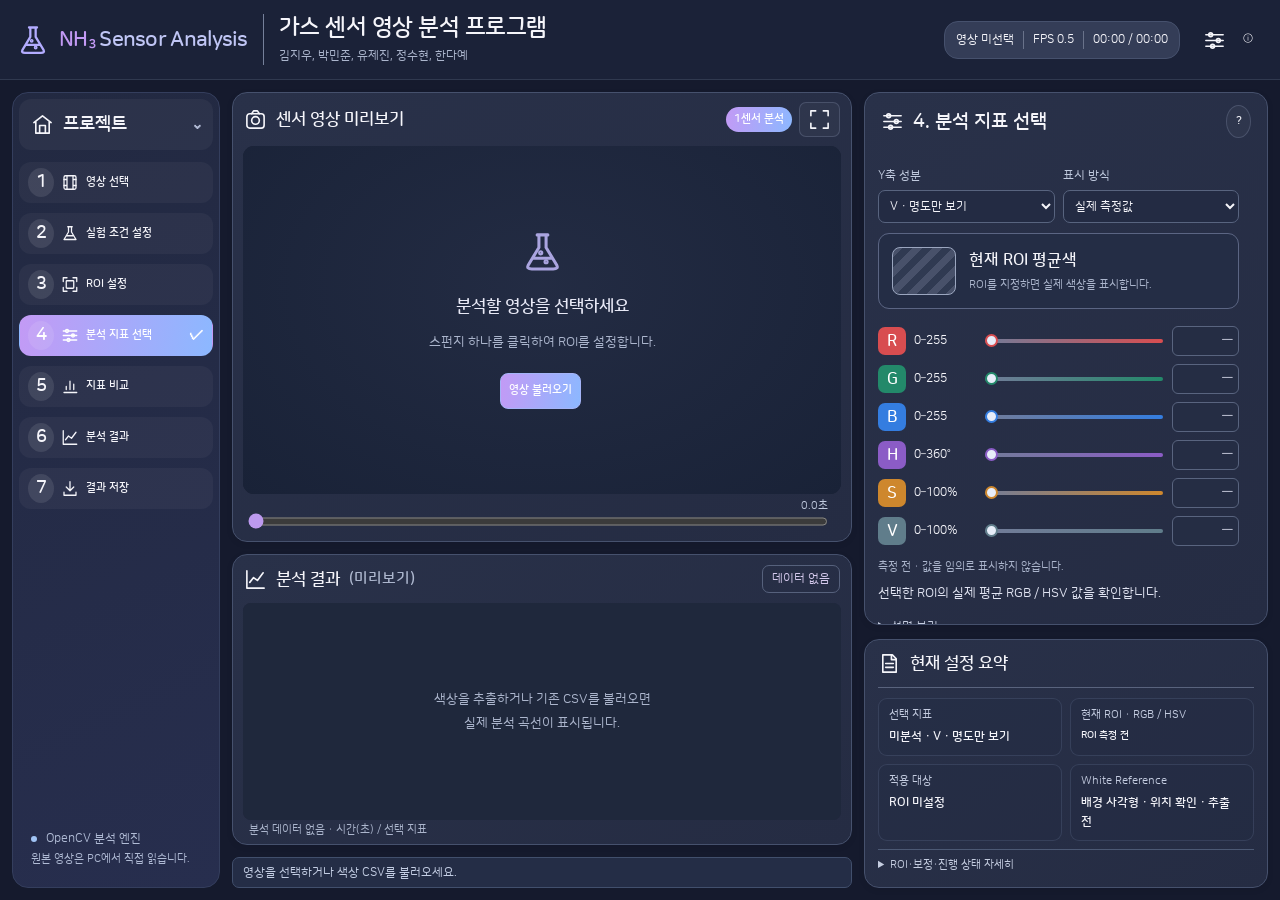
==== commit f5e99f6b: "Prevent legacy layout flash until dashboard and fonts are ready" ====
--- a/frontend/index.html
+++ b/frontend/index.html
@@ -1,6 +1,6 @@
 <!DOCTYPE html>
 <!-- saved from url=(0196)file:///C:/Users/dayeh/Documents/%EC%B9%B4%EC%B9%B4%EC%98%A4%ED%86%A1%20%EB%B0%9B%EC%9D%80%20%ED%8C%8C%EC%9D%BC/%EC%84%BC%EC%84%9C%EC%98%81%EC%83%81%EB%B6%84%EC%84%9D_%EB%8B%A8%EB%8F%85%20(3).html -->
-<html lang="ko"><head><meta http-equiv="Content-Type" content="text/html; charset=UTF-8"><title>센서 영상 분석</title><style>@import url("style-0.css");</style><style id="dashboardDarkTheme" media="not all">@import url("style-1.css");</style><link rel="stylesheet" href="dashboard.css"></head><body><header><div class="headerTitle"><h1>센서 영상 분석</h1><p>김지우, 박민준, 유제진, 정수현, 한다예</p></div><nav class="themeButtons" aria-label="화면 모드"><button id="lightThemeButton" type="button" title="기본 모드" aria-label="기본 모드" onclick="setAppTheme('light')">☀️</button><button id="darkThemeButton" type="button" title="다크 모드" aria-label="다크 모드" onclick="setAppTheme('dark')">🌙</button></nav></header><main class="organizedMain"><div class="setupGrid"><div class="setupLeft"><section class="card"><h2>1. 영상 선택</h2><input id="videoFiles" type="file" accept="video/*,.mp4,.mov,.avi,.mkv" multiple=""><details class="helpFold"><summary>설명 보기</summary><p class="hint">이 HTML 하나를 친구에게 보내면 됩니다. 영상은 브라우저 안에서 처리하며 서버에 업로드하지 않습니다.</p></details><div id="videoSummary" class="hint"></div><details><summary>선택 영상 목록</summary><ol id="fileList" class="hint"><li>VID-0000.mp4</li><li>VID-0001.mp4</li><li>VID-0002.mp4</li><li>VID-0003.mp4</li><li>VID-0004.mp4</li><li>VID-0005.mp4</li><li>VID-0006.mp4</li></ol></details><button onclick="moveFile(-1)">선택 영상 위로</button><button onclick="moveFile(1)">선택 영상 아래로</button><details class="helpFold"><summary>설명 보기</summary><p class="hint">파일 순서대로 연속 촬영으로 연결합니다. 재생은 브라우저가 지원하는 코덱이어야 합니다. 원본 HEVC(H.265)는 PC에 따라 재생되지 않을 수 있습니다.</p></details><button onclick="document.getElementById('csvFile').click()">기존 색상 CSV 불러오기</button><input id="csvFile" type="file" accept=".csv" hidden=""></section><section class="card"><h2>2. 분석 및 실험 조건</h2><div class="row"><div><label>분석 FPS</label><input id="fps" type="number" value="0.5" min="0.01" max="30" step="0.1"></div><div><label>가장자리 제외(px)</label><input id="edge" type="number" value="8" min="0" max="80"></div></div><details class="helpFold"><summary>설명 보기</summary><p class="hint">0.5fps = 약 2초마다 1장. 분석 화면은 960×540이며 픽셀 설정도 이 크기 기준입니다.</p></details><input id="initial" type="hidden" value="0"><input id="on" type="hidden" value="500"><input id="off" type="hidden" value="1000"><input id="cycles" type="hidden" value="1"><label>평균 구간(초)</label><input id="baseline_window" type="number" value="30" min="1"><h3>기계 실행 순서</h3><label>첫 주입 시작(영상 기준 초 · 선택 입력)</label><input id="firstInjection" type="number" min="0" value="" placeholder="비워두면 자동 추정 · 직접 입력 시 우선 적용" onchange="estimatedFirst=null;updateFirstInjection()"><p class="hint" id="firstTimingNote">비워두면 색 변화로 주입 시작과 t90를 자동 계산합니다. 시작 시각을 알고 있다면 입력하세요.</p><details class="helpFold"><summary>설명 보기</summary><p class="hint">농도와 주입·제거·회복 지속시간을 입력하면 다음 구간이 연속으로 이어집니다.</p></details><div style="overflow:auto"><table id="planTable"><thead><tr><th>#</th><th>농도<br>ppm</th><th>가스 주입<br>지속시간(초)</th><th>제거·회복<br>지속시간(초)</th><th>자동 계산<br>구간(초)</th><th></th></tr></thead><tbody id="planRows"></tbody></table></div><p class="hint" id="planEmpty" hidden="">+ 실험 구간 추가로 기계에 입력한 지속시간을 적으세요. 제거·회복 종료는 센서의 실제 회복 완료와 별개입니다.</p><button onclick="addCycle()">+ 실험 구간 추가</button><label>회복 시간 판정 기준(%)</label><input id="recovery_percent" type="number" min="1" max="99" step="1" value="80"><details class="helpFold"><summary>설명 보기</summary><p class="hint">예: 80%는 주입으로 변한 색이 원래 색 쪽으로 80% 돌아오는 시점입니다. 반응 시간은 t90 기준을 유지합니다.</p></details><p class="hint" id="averageHelp">주입 직전·주입 끝·회복 끝의 최대 30초를 평균합니다.</p><p class="hint" id="schedule">3개 실험 구간 · 연속 촬영 시작=0초</p><div id="experimentTimeline"><div class="phaseRow"><b>1회</b><div class="phaseGas" style="flex: 500 1 0%;">30 ppm · 주입 1009.3~1509.3초</div><div class="phaseAir" style="flex: 1000 1 0%;">회복 1509.3~2509.3초</div></div><div class="phaseRow"><b>2회</b><div class="phaseGas" style="flex: 500 1 0%;">30 ppm · 주입 2509.3~3009.3초</div><div class="phaseAir" style="flex: 1000 1 0%;">회복 3009.3~4009.3초</div></div><div class="phaseRow"><b>3회</b><div class="phaseGas" style="flex: 500 1 0%;">30 ppm · 주입 4009.3~4509.3초</div><div class="phaseAir" style="flex: 1000 1 0%;">회복 4509.3~5509.3초</div></div></div><p id="coverageNote" hidden></p><input id="confirmed" type="checkbox" hidden><details class="helpFold"><summary>설명 보기</summary><p class="hint">기본 시간은 이전 영상의 색 변화로 추정한 예시입니다. 확인 전에는 반응·회복 시간이 가정에 따른 값으로 표시됩니다.</p></details><button class="primary" id="start" onclick="start()">색상 추출 시작</button><button onclick="cancelAnalysis()">분석 중지</button></section></div><div class="setupRight"><section class="card"><h2>3. 분석 영역 설정</h2><div class="row"><div><label>미리보기 영상</label><select id="previewVideo" onchange="$('previewTime').value=0;showPreview()"><option value="0">VID-0000.mp4</option><option value="1">VID-0001.mp4</option><option value="2">VID-0002.mp4</option><option value="3">VID-0003.mp4</option><option value="4">VID-0004.mp4</option><option value="5">VID-0005.mp4</option><option value="6">VID-0006.mp4</option></select></div></div><div class="roiButtons"><button class="primary" id="autoROI" onclick="autoSensor()">센서 자동 지정</button><button onclick="editSensor()">센서 윤곽 직접 지정</button><button onclick="if(roiLocked)lockROI();setROIMode('white')">흰색 기준 드래그</button><button onclick="if(roiLocked)lockROI();sensor=[];drawFrame()">센서 점 초기화</button></div><canvas id="frame" width="960" height="540"></canvas><div class="videoScrub"><div><label><span id="previewLabel">0.0초 (0분 0초)</span></label><input id="previewTime" type="range" value="0" min="0" max="901.1999999999999" step="0.2" oninput="scrubPreview()"></div><span id="videoDurationLabel" class="hint">전체 길이 901.3초 (15분 1초)</span></div><p class="hint" id="roiHint">흰색 기준 영역을 드래그하세요.</p><details class="helpFold"><summary>설명 보기</summary><p class="hint">ROI는 모든 영상에 같은 위치로 적용됩니다. 중간·끝 화면에서도 센서 안에 남아 있는지 확인하세요.</p></details><section class="card" id="progressCard" aria-live="polite"><div class="progressRow"><strong>색상 추출 진행률</strong><span id="progressPercent" class="progressPercent">100.0%</span></div><progress id="overallProgress" max="100" value="100" aria-label="전체 색상 추출 진행률"></progress><div class="progressRow"><span id="progressVideo">영상 7 / 7 · VID-0006.mp4</span><span id="videoPercent">100.0%</span></div><p id="progressDetail" hidden></p><progress id="videoProgress" max="100" value="100" aria-label="현재 영상 색상 추출 진행률"></progress></section></section></div></div><div class="analysisArea"><div id="status" class="status">영상을 선택하거나 색상 CSV를 불러오세요.</div><div class="analysisGrid"><section class="card v2Full" id="qualityCard"><h2>데이터 품질 검사</h2><p id="qualitySummary" class="hint">추출 후 조명 안정성과 선택 지표의 큰 튐을 확인합니다.</p><div class="qualityCoreItem"><h3>1. 조명 안정성</h3><p id="qualityWhiteState" class="basis">데이터 없음</p><details><summary>White RGB 그래프·발생 시각 보기</summary><canvas id="whitePlot" width="1000" height="300"></canvas><p class="hint">X축: 영상 시간(초) / Y축: White Reference RGB 평균값(0–255)</p><div id="qualityWhiteList" class="v2Table"></div></details></div><div class="qualityCoreItem"><h3>2. 색상 데이터 이상 변화</h3><p id="qualitySignalState" class="basis">데이터 없음</p><details><summary>선택 지표 그래프·발생 시각 보기</summary><canvas id="qualitySignalPlot" width="1000" height="300"></canvas><p id="qualitySignalAxis" class="hint">선택한 RGB/HSV 분석 지표에서 순간적으로 크게 튀는 시점을 확인합니다.</p><div id="qualityAnomalies" class="v2Table"></div></details></div><details id="qualityAdvanced"><summary>상세 설정·검사 기준</summary><label for="qualitySensitivity">색상 튐 감지 민감도</label><select id="qualitySensitivity" onchange="refreshV2()"><option value="standard" selected>표준</option><option value="sensitive">민감하게</option><option value="relaxed">큰 튐 위주</option></select><p class="hint">White는 초기 RGB 대비 10% 변화와 직전 RGB의 큰 변화를 하나로 검사합니다. 심각한 포화·보정 불가도 같은 항목에서 확인합니다. 색상 튐은 MAD와 주변 표본을 비교하고, 지속적인 주입·제거 반응은 순간 오류와 구분합니다. 이 기준은 품질 합격 판정이 아닙니다.</p><p id="qualityNotes" class="hint"></p><p id="qualityReviewComparison" class="hint"></p></details><p class="hint">원본 영상과 그래프를 확인한 후 유지 또는 제외하세요. 자동 삭제·보간은 하지 않습니다.</p><span id="qualityCalibrationAnchor" hidden></span></section><section class="card metricChoice"><h2>4. 분석 지표 선택</h2><details class="helpFold"><summary>설명 보기</summary><p class="hint">각 색상 성분을 어느 비중으로 섞을지 조절하세요. 양수는 해당 값, 음수는 감소 방향을 사용합니다.</p></details><div id="combinationCard" class="mixCard"><strong>선택한 분석 지표</strong><h3 id="mixName">H(색조) 기반 지표 100%</h3><div id="mixBar" class="mixBar"><div title="H(색조) 기반 지표 100%" style="background: rgb(139, 92, 198); flex: 100 1 0%;">H 100%</div></div><p id="mixHelp" class="hint">R/G/B는 빨강·초록·파랑 채널, H는 색조, S는 채도, V는 명도입니다. H 기반 지표는 색조를 수식으로 변환한 값이며 B 채널과 다릅니다. 비중은 계산 가중치입니다.</p><details><summary>정확한 계산식 보기</summary><p id="mixFormula" class="hint">계산식: 1.00 × cos(H−240°)</p><details class="helpFold"><summary>설명 보기</summary><p class="hint">R/G/B는 255로 나눈 값, S는 색 선명도, V는 전체 밝기입니다. H 기반 지표 = cos(H−240°). H는 0~360°의 색조 각도이며 각도의 경계(0°=360°)를 처리하려고 변환합니다. 기준 각도 240°는 파랑 색조입니다. B는 픽셀의 파랑 채널 강도(0~255)로, 이 변환값과 다릅니다. 비중은 수식에 적용하는 가중치입니다.</p></details></details></div><div id="sliders"><div class="slider"><span class="channelLabel"><span class="channelDot" style="background: rgb(216, 77, 80);">R</span><b>R(red) 성분</b></span><input type="range" min="-1" max="1" step="0.05" style="accent-color: rgb(216, 77, 80);"><span>0.00</span></div><div class="slider"><span class="channelLabel"><span class="channelDot" style="background: rgb(35, 137, 106);">G</span><b>G(green) 성분</b></span><input type="range" min="-1" max="1" step="0.05" style="accent-color: rgb(35, 137, 106);"><span>0.00</span></div><div class="slider"><span class="channelLabel"><span class="channelDot" style="background: rgb(52, 125, 224);">B</span><b>B(blue) 성분</b></span><input type="range" min="-1" max="1" step="0.05" style="accent-color: rgb(52, 125, 224);"><span>0.00</span></div><div class="slider"><span class="channelLabel"><span class="channelDot" style="background: rgb(139, 92, 198);">H</span><b>H(색조) 기반 지표</b></span><input type="range" min="-1" max="1" step="0.05" style="accent-color: rgb(139, 92, 198);"><span>1.00</span></div><div class="slider"><span class="channelLabel"><span class="channelDot" style="background: rgb(206, 135, 45);">S</span><b>S(채도) 선명도</b></span><input type="range" min="-1" max="1" step="0.05" style="accent-color: rgb(206, 135, 45);"><span>0.00</span></div><div class="slider"><span class="channelLabel"><span class="channelDot" style="background: rgb(96, 125, 139);">V</span><b>V(명도) 밝기</b></span><input type="range" min="-1" max="1" step="0.05" style="accent-color: rgb(96, 125, 139);"><span>0.00</span></div></div><button onclick="applyBRPreset()">−R:B = 1:1</button><button class="primary" onclick="window.evaluate()">이 조합으로 결과 보기</button></section><section class="card candidateChoice"><h2>5. 분석 지표 비교</h2><label>후보 평가 기준</label><select id="evaluationMode" onchange="if(rows.length)recommend()"><option value="balanced">종합 평가</option><option value="amplitude">반응 크기 우선</option><option value="stability">반복 안정성 우선</option><option value="speed">반응·회복 속도 우선</option></select><p class="hint">같은 농도끼리 비교합니다. 순위는 현재 데이터의 탐색 결과입니다.</p><details><summary>지표 저장·불러오기 / 성능 비교 그래프</summary><button onclick="saveMetric()">선택한 지표 JSON 저장</button><button onclick="$('metricFile').click()">저장한 지표 적용</button><input id="metricFile" type="file" accept=".json" hidden><canvas id="candidatePlot" width="1000" height="300"></canvas><p id="candidateLegend" class="hint"></p></details><button class="primary" onclick="recommend()">후보 비교하고 추천</button><details class="helpFold"><summary>설명 보기</summary><p class="hint">색 변화가 크고, 기준색이 안정적이며, 반복마다 비슷하게 반응하는 조합을 비교합니다. 반응 속도와 회복 정도도 함께 봅니다. 현재 데이터의 후보이며, 최종 지표는 별도 반복 실험에서 확인하세요.</p></details><p id="rankNote" class="hint">현재 영상에서 변화폭·기준값 안정성·반복 간 차이·반응 시간·회복 정도를 함께 비교한 탐색용 순서예요.</p><div style="overflow:auto"><table id="rankTable"><thead><tr><th>순서</th><th>섞는 색상값과 비중</th><th title="작을수록 반복별 변화폭이 비슷함">반응폭 CV</th><th>변화폭</th><th>반응 t90</th><th id="recoveryRankLabel">회복 t80</th><th>회복률</th><th>계산 자료</th></tr></thead><tbody id="rank"><tr><td>1</td><td><b>H(색조) 기반 지표 100%</b></td><td title="반복별 변화폭의 차이(CV). 작을수록 비슷한 크기로 반응합니다.">12.9%</td><td>1.750</td><td>253.2초 (3회)</td><td>341.6초 (3회)</td><td>95.3%</td><td><details><summary>3회 사용</summary><div class="hint">비교 점수 3.931 · 같은 데이터에서 평가한 탐색용 점수</div></details></td><td><button>이 조합 적용</button></td></tr><tr><td>2</td><td><b>R(red) 성분 감소 10% + H(색조) 기반 지표 90%</b></td><td title="반복별 변화폭의 차이(CV). 작을수록 비슷한 크기로 반응합니다.">12.5%</td><td>1.591</td><td>253.2초 (3회)</td><td>344.8초 (3회)</td><td>94.9%</td><td><details><summary>3회 사용</summary><div class="hint">비교 점수 3.921 · 같은 데이터에서 평가한 탐색용 점수</div></details></td><td><button>이 조합 적용</button></td></tr><tr><td>3</td><td><b>R(red) 성분 감소 20% + H(색조) 기반 지표 80%</b></td><td title="반복별 변화폭의 차이(CV). 작을수록 비슷한 크기로 반응합니다.">12.0%</td><td>1.433</td><td>253.9초 (3회)</td><td>350.5초 (3회)</td><td>94.5%</td><td><details><summary>3회 사용</summary><div class="hint">비교 점수 3.898 · 같은 데이터에서 평가한 탐색용 점수</div></details></td><td><button>이 조합 적용</button></td></tr><tr><td>4</td><td><b>R(red) 성분 감소 30% + H(색조) 기반 지표 70%</b></td><td title="반복별 변화폭의 차이(CV). 작을수록 비슷한 크기로 반응합니다.">11.4%</td><td>1.274</td><td>253.2초 (3회)</td><td>360.7초 (3회)</td><td>94.0%</td><td><details><summary>3회 사용</summary><div class="hint">비교 점수 3.866 · 같은 데이터에서 평가한 탐색용 점수</div></details></td><td><button>이 조합 적용</button></td></tr><tr><td>5</td><td><b>R(red) 성분 감소 40% + H(색조) 기반 지표 60%</b></td><td title="반복별 변화폭의 차이(CV). 작을수록 비슷한 크기로 반응합니다.">10.6%</td><td>1.115</td><td>253.2초 (3회)</td><td>372.8초 (3회)</td><td>93.3%</td><td><details><summary>3회 사용</summary><div class="hint">비교 점수 3.822 · 같은 데이터에서 평가한 탐색용 점수</div></details></td><td><button>이 조합 적용</button></td></tr><tr><td>6</td><td><b>R(red) 성분 감소 50% + H(색조) 기반 지표 50%</b></td><td title="반복별 변화폭의 차이(CV). 작을수록 비슷한 크기로 반응합니다.">9.7%</td><td>0.957</td><td>252.4초 (3회)</td><td>385.5초 (3회)</td><td>92.3%</td><td><details><summary>3회 사용</summary><div class="hint">비교 점수 3.773 · 같은 데이터에서 평가한 탐색용 점수</div></details></td><td><button>이 조합 적용</button></td></tr><tr><td>7</td><td><b>R(red) 성분 감소 60% + H(색조) 기반 지표 40%</b></td><td title="반복별 변화폭의 차이(CV). 작을수록 비슷한 크기로 반응합니다.">8.5%</td><td>0.798</td><td>251.7초 (3회)</td><td>410.4초 (3회)</td><td>91.1%</td><td><details><summary>3회 사용</summary><div class="hint">비교 점수 3.679 · 같은 데이터에서 평가한 탐색용 점수</div></details></td><td><button>이 조합 적용</button></td></tr><tr><td>8</td><td><b>R(red) 성분 감소 70% + H(색조) 기반 지표 30%</b></td><td title="반복별 변화폭의 차이(CV). 작을수록 비슷한 크기로 반응합니다.">7.1%</td><td>0.639</td><td>252.1초 (3회)</td><td>470.5초 (3회)</td><td>89.2%</td><td><details><summary>3회 사용</summary><div class="hint">비교 점수 3.467 · 같은 데이터에서 평가한 탐색용 점수</div></details></td><td><button>이 조합 적용</button></td></tr><tr><td>9</td><td><b>R(red) 성분 감소 80% + H(색조) 기반 지표 20%</b></td><td title="반복별 변화폭의 차이(CV). 작을수록 비슷한 크기로 반응합니다.">7.0%</td><td>0.481</td><td>251.0초 (3회)</td><td>657.6초 (3회)</td><td>86.1%</td><td><details><summary>3회 사용</summary><div class="hint">비교 점수 2.946 · 같은 데이터에서 평가한 탐색용 점수</div></details></td><td><button>이 조합 적용</button></td></tr><tr><td>10</td><td><b>R(red) 성분 감소 90% + H(색조) 기반 지표 10%</b></td><td title="반복별 변화폭의 차이(CV). 작을수록 비슷한 크기로 반응합니다.">12.7%</td><td>0.322</td><td>249.1초 (3회)</td><td>897.3초 (1회)</td><td>80.0%</td><td><details><summary>3회 사용</summary><div class="hint">비교 점수 2.179 · 같은 데이터에서 평가한 탐색용 점수</div></details></td><td><button>이 조합 적용</button></td></tr></tbody></table></div><details><summary>추천 점수 정의</summary><p class="hint">log(1+중앙 변화폭/SD) × 변화 방향 일치도 × (0.5+0.5×회복률) ÷ [(1+변화량 CV)×(1+평균 반응t90/주입시간)×(1+평균 설정 회복 시간/회복시간)]. 회복률은 점수에서만 0~1로 제한합니다. 90% 도달 미확인 시간은 점수 계산에 해당 주입/회복 구간 길이를 사용합니다. 점수는 검증된 감도나 정확도가 아닙니다. 설정과 함께 결과 파일에 보존됩니다.</p></details><p id="warnings" class="hint"></p></section><section class="card" id="keyMetrics"><h2>분석 요약</h2><details class="helpFold"><summary>설명 보기</summary><p class="hint">촬영 범위가 충분한 반복의 평균입니다. 값이 없는 시간은 평균에서 제외하며, 확인 횟수를 함께 표시합니다.</p></details><div class="metricGrid"><div><span>색 변화폭 |Δ|</span><strong id="keyAmplitude">1.750</strong><small>클수록 같은 농도에서 색 변화가 큼</small></div><div><span>90% 반응 시간</span><strong id="keyResponse">253.2초 (4분 13초)</strong><small id="keyResponseNote">90% 도달 확인 3/3회</small></div><div><span>회복 시간 · <span id="recoveryMetricLabel">t80</span></span><strong id="keyRecovery">341.6초 (5분 42초)</strong><small id="keyRecoveryNote">80% 회복 확인 3/3회</small></div><div><span>반응폭 변동계수 · CV</span><strong id="keyCV">12.9%</strong><small>작을수록 같은 농도에서 반복별 변화폭이 비슷함</small></div><div><span>Signal / Baseline SD</span><strong id="keySNR">26436.2</strong><small>클수록 주입 전 표준편차 대비 변화가 큼</small></div></div><details class="helpFold"><summary>설명 보기</summary><p class="hint">변화폭은 선택한 조합의 단위입니다. 농도별 감도는 여러 농도 실험 후 평가하며, 이 화면은 현재 실험의 후보 지표를 비교합니다.</p></details></section><section class="card" id="selectedResults"><h2>6. 선택 지표의 분석 결과</h2><div class="resultGrid"><div class="resultGraph"><div class="legend"><span class="gas">가스 주입 구간</span><span class="air">제거 후 회복 구간</span><span class="boundary">영상 파일 연결 지점</span></div><canvas id="plot" width="1000" height="300"></canvas><p class="hint" id="plotinfo">X축: 영상 시작 후 시간(초) / Y축: 선택한 색상 지표값 · 7개 영상, 2,698개 표본</p><div id="sensorPhotoAction" style="margin-top:8px;display:flex;justify-content:flex-start"><button class="primary" style="margin:0;padding:7px 12px;font-size:13px" onclick="openSensorPhotos()">피크·회복 센서 사진 보기</button></div></div><div class="resultNumbers"><p id="timeBasis" class="basis ">입력한 주입·제거 시간 가정 기준 · 실제 기록을 확인하세요.</p><div class="summaryGrid" hidden style="display:none"><div><span>주입·회복까지 촬영한 반복</span><strong id="summaryCycles">3 / 3회</strong></div><div><span><span id="recoverySummaryLabel">80% 회복 확인</span></span><strong id="summaryRecovered">3 / 3회</strong></div><div><span>회복 구간 끝의 평균 회복률</span><strong id="summaryRecovery">95.3%</strong></div></div><p id="recoveryExplanation" class="hint">촬영이 충분한 반복에서 설정 기준의 회복 여부를 확인했어요.</p><div style="overflow:auto" id="cycleTable"><table><thead><tr><th>반복</th><th title="주입 끝 평균 − 주입 직전 평균">색 변화폭</th><th title="작을수록 기준 구간의 색이 안정적">Baseline SD<br>주입 전 표준편차</th><th>90% 변하는 데<br>걸린 시간</th><th><span id="recoveryTableLabel">80% 회복 시간</span></th><th>최종 회복률<br>(Recovery %)</th><th>회복 구간<br>촬영 완료 여부</th></tr></thead><tbody id="cycleRows"><tr><td>1회 · 30 ppm</td><td>1.491</td><td>0.00002</td><td class="timeGood">460.0초</td><td class="timeGood">84.9초</td><td title="회복 구간 마지막 평균색이 주입 전 색으로 얼마나 돌아왔는지입니다. 100%가 원래 색이며 초과·음수도 그대로 표시합니다."><b>98.0%</b><div class="recoveryTrack"><div style="width: 98.0432%; background: rgb(35, 137, 106);"></div></div></td><td>설정한 회복 종료까지 촬영됨</td></tr><tr><td>2회 · 30 ppm</td><td>1.912</td><td>0.00020</td><td class="timeGood">194.9초</td><td class="timeGood">350.0초</td><td title="회복 구간 마지막 평균색이 주입 전 색으로 얼마나 돌아왔는지입니다. 100%가 원래 색이며 초과·음수도 그대로 표시합니다."><b>94.9%</b><div class="recoveryTrack"><div style="width: 94.8672%; background: rgb(35, 137, 106);"></div></div></td><td>설정한 회복 종료까지 촬영됨</td></tr><tr><td>3회 · 30 ppm</td><td>1.846</td><td>0.00305</td><td class="timeGood">104.7초</td><td class="timeGood">590.1초</td><td title="회복 구간 마지막 평균색이 주입 전 색으로 얼마나 돌아왔는지입니다. 100%가 원래 색이며 초과·음수도 그대로 표시합니다."><b>93.0%</b><div class="recoveryTrack"><div style="width: 93.0157%; background: rgb(35, 137, 106);"></div></div></td><td>설정한 회복 종료까지 촬영됨</td></tr></tbody></table></div><details><summary>표의 값은 무엇을 뜻하나요?</summary><p class="hint">색 변화폭: 주입 끝 색 − 주입 직전 색.<br>Baseline SD(주입 전 표준편차): 작을수록 주입 전 색이 안정적.<br>90% 변화 시간: 주입 시작부터 색 변화폭의 90%에 도달할 때까지.<br>회복 시간: 제거 시작부터 설정한 비율만큼 변화가 돌아올 때까지.<br>최종 회복률(Recovery %): 회복 마지막 평균값으로 계산하며 100%는 원래 색, 100% 미만이면 일부 변화가 남아 있습니다.<br>시간은 기준을 만족한 표본 3개가 연속 확인돼야 표시합니다. 촬영 완료 여부는 입력한 회복 종료 시점까지 영상이 있다는 뜻이며, 센서가 완전히 회복했다는 뜻은 아닙니다.</p></details></div></div><details class="v2Full" id="overlayPanel"><summary>같은 농도의 반복 반응 비교</summary><label>비교 농도</label><select id="overlayConcentration" onchange="renderOverlays()"></select><div class="v2Plots"><div><h3>주입 반응 중첩</h3><canvas id="responseOverlay" width="1000" height="300"></canvas><p class="hint">X축: 가스 주입 후 시간(초) / Y축: 각 회차 주입 전 대비 변화량</p></div><div><h3>제거 후 회복 중첩</h3><canvas id="recoveryOverlay" width="1000" height="300"></canvas><p class="hint">X축: 가스 제거 후 시간(초) / Y축: 각 회차 주입 전 대비 변화량</p></div></div><p id="overlayLegend" class="hint"></p><div id="repeatSummary" class="v2Table"></div><p class="hint">CV는 같은 농도에서 완료된 반복 2회 이상일 때 계산합니다. 0에 가까운 평균, 부족한 표본에서는 계산하지 않습니다.</p></details></section><section class="card v2Full" id="calibrationCard"><h2>농도별 분석</h2><p id="calibrationSummary" class="hint">서로 다른 농도 데이터가 있으면 검량선을 계산합니다.</p><details><summary>농도별 평균·검량선 보기</summary><canvas id="calibrationPlot" width="1000" height="300"></canvas><p class="hint">X축: NH₃ 농도(ppm) / Y축: 선택 지표의 Response(주입 끝 − 주입 전). 오차 막대는 같은 농도 반복의 표본 SD입니다.</p><div id="calibrationTable" class="v2Table"></div><p id="calibrationNote" class="hint"></p></details></section><section class="card exportCard"><h2>결과 저장</h2><div id="saveFeedback" aria-live="polite">아직 이 화면에서 결과를 저장하지 않았습니다.</div><input id="chooseSaveLocation" type="checkbox" hidden><button class="primary" id="export" onclick="exportResults()">결과 ZIP 다운로드</button><button onclick="downloadCSV()">CSV 다운로드</button><button onclick="downloadExcel()">엑셀 다운로드</button><button onclick="openReportSettings()">결과보고서 PDF</button><details class="helpFold"><summary>설명 보기</summary><p class="hint">원본/보정 RGB·HSV, 선택 조합, 사이클별 결과, 후보 순위, 설정을 저장합니다.</p></details></section></div></div></main>
+<html lang="ko" class="nh3-booting" data-startup-message="NH₃ Sensor Analysis · 화면 준비 중"><head><style id="startupGate">html.nh3-booting{background:#151a2d}html.nh3-booting body{visibility:hidden!important}html.nh3-booting::after{content:attr(data-startup-message);position:fixed;inset:0;display:grid;place-items:center;background:#151a2d;color:#acb6cd;font:15px 'Malgun Gothic',sans-serif;z-index:2147483647}</style><meta http-equiv="Content-Type" content="text/html; charset=UTF-8"><title>센서 영상 분석</title><style>@import url("style-0.css");</style><style id="dashboardDarkTheme" media="not all">@import url("style-1.css");</style><link rel="stylesheet" href="dashboard.css"></head><body><header><div class="headerTitle"><h1>센서 영상 분석</h1><p>김지우, 박민준, 유제진, 정수현, 한다예</p></div><nav class="themeButtons" aria-label="화면 모드"><button id="lightThemeButton" type="button" title="기본 모드" aria-label="기본 모드" onclick="setAppTheme('light')">☀️</button><button id="darkThemeButton" type="button" title="다크 모드" aria-label="다크 모드" onclick="setAppTheme('dark')">🌙</button></nav></header><main class="organizedMain"><div class="setupGrid"><div class="setupLeft"><section class="card"><h2>1. 영상 선택</h2><input id="videoFiles" type="file" accept="video/*,.mp4,.mov,.avi,.mkv" multiple=""><details class="helpFold"><summary>설명 보기</summary><p class="hint">이 HTML 하나를 친구에게 보내면 됩니다. 영상은 브라우저 안에서 처리하며 서버에 업로드하지 않습니다.</p></details><div id="videoSummary" class="hint"></div><details><summary>선택 영상 목록</summary><ol id="fileList" class="hint"><li>VID-0000.mp4</li><li>VID-0001.mp4</li><li>VID-0002.mp4</li><li>VID-0003.mp4</li><li>VID-0004.mp4</li><li>VID-0005.mp4</li><li>VID-0006.mp4</li></ol></details><button onclick="moveFile(-1)">선택 영상 위로</button><button onclick="moveFile(1)">선택 영상 아래로</button><details class="helpFold"><summary>설명 보기</summary><p class="hint">파일 순서대로 연속 촬영으로 연결합니다. 재생은 브라우저가 지원하는 코덱이어야 합니다. 원본 HEVC(H.265)는 PC에 따라 재생되지 않을 수 있습니다.</p></details><button onclick="document.getElementById('csvFile').click()">기존 색상 CSV 불러오기</button><input id="csvFile" type="file" accept=".csv" hidden=""></section><section class="card"><h2>2. 분석 및 실험 조건</h2><div class="row"><div><label>분석 FPS</label><input id="fps" type="number" value="0.5" min="0.01" max="30" step="0.1"></div><div><label>가장자리 제외(px)</label><input id="edge" type="number" value="8" min="0" max="80"></div></div><details class="helpFold"><summary>설명 보기</summary><p class="hint">0.5fps = 약 2초마다 1장. 분석 화면은 960×540이며 픽셀 설정도 이 크기 기준입니다.</p></details><input id="initial" type="hidden" value="0"><input id="on" type="hidden" value="500"><input id="off" type="hidden" value="1000"><input id="cycles" type="hidden" value="1"><label>평균 구간(초)</label><input id="baseline_window" type="number" value="30" min="1"><h3>기계 실행 순서</h3><label>첫 주입 시작(영상 기준 초 · 선택 입력)</label><input id="firstInjection" type="number" min="0" value="" placeholder="비워두면 자동 추정 · 직접 입력 시 우선 적용" onchange="estimatedFirst=null;updateFirstInjection()"><p class="hint" id="firstTimingNote">비워두면 색 변화로 주입 시작과 t90를 자동 계산합니다. 시작 시각을 알고 있다면 입력하세요.</p><details class="helpFold"><summary>설명 보기</summary><p class="hint">농도와 주입·제거·회복 지속시간을 입력하면 다음 구간이 연속으로 이어집니다.</p></details><div style="overflow:auto"><table id="planTable"><thead><tr><th>#</th><th>농도<br>ppm</th><th>가스 주입<br>지속시간(초)</th><th>제거·회복<br>지속시간(초)</th><th>자동 계산<br>구간(초)</th><th></th></tr></thead><tbody id="planRows"></tbody></table></div><p class="hint" id="planEmpty" hidden="">+ 실험 구간 추가로 기계에 입력한 지속시간을 적으세요. 제거·회복 종료는 센서의 실제 회복 완료와 별개입니다.</p><button onclick="addCycle()">+ 실험 구간 추가</button><label>회복 시간 판정 기준(%)</label><input id="recovery_percent" type="number" min="1" max="99" step="1" value="80"><details class="helpFold"><summary>설명 보기</summary><p class="hint">예: 80%는 주입으로 변한 색이 원래 색 쪽으로 80% 돌아오는 시점입니다. 반응 시간은 t90 기준을 유지합니다.</p></details><p class="hint" id="averageHelp">주입 직전·주입 끝·회복 끝의 최대 30초를 평균합니다.</p><p class="hint" id="schedule">3개 실험 구간 · 연속 촬영 시작=0초</p><div id="experimentTimeline"><div class="phaseRow"><b>1회</b><div class="phaseGas" style="flex: 500 1 0%;">30 ppm · 주입 1009.3~1509.3초</div><div class="phaseAir" style="flex: 1000 1 0%;">회복 1509.3~2509.3초</div></div><div class="phaseRow"><b>2회</b><div class="phaseGas" style="flex: 500 1 0%;">30 ppm · 주입 2509.3~3009.3초</div><div class="phaseAir" style="flex: 1000 1 0%;">회복 3009.3~4009.3초</div></div><div class="phaseRow"><b>3회</b><div class="phaseGas" style="flex: 500 1 0%;">30 ppm · 주입 4009.3~4509.3초</div><div class="phaseAir" style="flex: 1000 1 0%;">회복 4509.3~5509.3초</div></div></div><p id="coverageNote" hidden></p><input id="confirmed" type="checkbox" hidden><details class="helpFold"><summary>설명 보기</summary><p class="hint">기본 시간은 이전 영상의 색 변화로 추정한 예시입니다. 확인 전에는 반응·회복 시간이 가정에 따른 값으로 표시됩니다.</p></details><button class="primary" id="start" onclick="start()">색상 추출 시작</button><button onclick="cancelAnalysis()">분석 중지</button></section></div><div class="setupRight"><section class="card"><h2>3. 분석 영역 설정</h2><div class="row"><div><label>미리보기 영상</label><select id="previewVideo" onchange="$('previewTime').value=0;showPreview()"><option value="0">VID-0000.mp4</option><option value="1">VID-0001.mp4</option><option value="2">VID-0002.mp4</option><option value="3">VID-0003.mp4</option><option value="4">VID-0004.mp4</option><option value="5">VID-0005.mp4</option><option value="6">VID-0006.mp4</option></select></div></div><div class="roiButtons"><button class="primary" id="autoROI" onclick="autoSensor()">센서 자동 지정</button><button onclick="editSensor()">센서 윤곽 직접 지정</button><button onclick="if(roiLocked)lockROI();setROIMode('white')">흰색 기준 드래그</button><button onclick="if(roiLocked)lockROI();sensor=[];drawFrame()">센서 점 초기화</button></div><canvas id="frame" width="960" height="540"></canvas><div class="videoScrub"><div><label><span id="previewLabel">0.0초 (0분 0초)</span></label><input id="previewTime" type="range" value="0" min="0" max="901.1999999999999" step="0.2" oninput="scrubPreview()"></div><span id="videoDurationLabel" class="hint">전체 길이 901.3초 (15분 1초)</span></div><p class="hint" id="roiHint">흰색 기준 영역을 드래그하세요.</p><details class="helpFold"><summary>설명 보기</summary><p class="hint">ROI는 모든 영상에 같은 위치로 적용됩니다. 중간·끝 화면에서도 센서 안에 남아 있는지 확인하세요.</p></details><section class="card" id="progressCard" aria-live="polite"><div class="progressRow"><strong>색상 추출 진행률</strong><span id="progressPercent" class="progressPercent">100.0%</span></div><progress id="overallProgress" max="100" value="100" aria-label="전체 색상 추출 진행률"></progress><div class="progressRow"><span id="progressVideo">영상 7 / 7 · VID-0006.mp4</span><span id="videoPercent">100.0%</span></div><p id="progressDetail" hidden></p><progress id="videoProgress" max="100" value="100" aria-label="현재 영상 색상 추출 진행률"></progress></section></section></div></div><div class="analysisArea"><div id="status" class="status">영상을 선택하거나 색상 CSV를 불러오세요.</div><div class="analysisGrid"><section class="card v2Full" id="qualityCard"><h2>데이터 품질 검사</h2><p id="qualitySummary" class="hint">추출 후 조명 안정성과 선택 지표의 큰 튐을 확인합니다.</p><div class="qualityCoreItem"><h3>1. 조명 안정성</h3><p id="qualityWhiteState" class="basis">데이터 없음</p><details><summary>White RGB 그래프·발생 시각 보기</summary><canvas id="whitePlot" width="1000" height="300"></canvas><p class="hint">X축: 영상 시간(초) / Y축: White Reference RGB 평균값(0–255)</p><div id="qualityWhiteList" class="v2Table"></div></details></div><div class="qualityCoreItem"><h3>2. 색상 데이터 이상 변화</h3><p id="qualitySignalState" class="basis">데이터 없음</p><details><summary>선택 지표 그래프·발생 시각 보기</summary><canvas id="qualitySignalPlot" width="1000" height="300"></canvas><p id="qualitySignalAxis" class="hint">선택한 RGB/HSV 분석 지표에서 순간적으로 크게 튀는 시점을 확인합니다.</p><div id="qualityAnomalies" class="v2Table"></div></details></div><details id="qualityAdvanced"><summary>상세 설정·검사 기준</summary><label for="qualitySensitivity">색상 튐 감지 민감도</label><select id="qualitySensitivity" onchange="refreshV2()"><option value="standard" selected>표준</option><option value="sensitive">민감하게</option><option value="relaxed">큰 튐 위주</option></select><p class="hint">White는 초기 RGB 대비 10% 변화와 직전 RGB의 큰 변화를 하나로 검사합니다. 심각한 포화·보정 불가도 같은 항목에서 확인합니다. 색상 튐은 MAD와 주변 표본을 비교하고, 지속적인 주입·제거 반응은 순간 오류와 구분합니다. 이 기준은 품질 합격 판정이 아닙니다.</p><p id="qualityNotes" class="hint"></p><p id="qualityReviewComparison" class="hint"></p></details><p class="hint">원본 영상과 그래프를 확인한 후 유지 또는 제외하세요. 자동 삭제·보간은 하지 않습니다.</p><span id="qualityCalibrationAnchor" hidden></span></section><section class="card metricChoice"><h2>4. 분석 지표 선택</h2><details class="helpFold"><summary>설명 보기</summary><p class="hint">각 색상 성분을 어느 비중으로 섞을지 조절하세요. 양수는 해당 값, 음수는 감소 방향을 사용합니다.</p></details><div id="combinationCard" class="mixCard"><strong>선택한 분석 지표</strong><h3 id="mixName">H(색조) 기반 지표 100%</h3><div id="mixBar" class="mixBar"><div title="H(색조) 기반 지표 100%" style="background: rgb(139, 92, 198); flex: 100 1 0%;">H 100%</div></div><p id="mixHelp" class="hint">R/G/B는 빨강·초록·파랑 채널, H는 색조, S는 채도, V는 명도입니다. H 기반 지표는 색조를 수식으로 변환한 값이며 B 채널과 다릅니다. 비중은 계산 가중치입니다.</p><details><summary>정확한 계산식 보기</summary><p id="mixFormula" class="hint">계산식: 1.00 × cos(H−240°)</p><details class="helpFold"><summary>설명 보기</summary><p class="hint">R/G/B는 255로 나눈 값, S는 색 선명도, V는 전체 밝기입니다. H 기반 지표 = cos(H−240°). H는 0~360°의 색조 각도이며 각도의 경계(0°=360°)를 처리하려고 변환합니다. 기준 각도 240°는 파랑 색조입니다. B는 픽셀의 파랑 채널 강도(0~255)로, 이 변환값과 다릅니다. 비중은 수식에 적용하는 가중치입니다.</p></details></details></div><div id="sliders"><div class="slider"><span class="channelLabel"><span class="channelDot" style="background: rgb(216, 77, 80);">R</span><b>R(red) 성분</b></span><input type="range" min="-1" max="1" step="0.05" style="accent-color: rgb(216, 77, 80);"><span>0.00</span></div><div class="slider"><span class="channelLabel"><span class="channelDot" style="background: rgb(35, 137, 106);">G</span><b>G(green) 성분</b></span><input type="range" min="-1" max="1" step="0.05" style="accent-color: rgb(35, 137, 106);"><span>0.00</span></div><div class="slider"><span class="channelLabel"><span class="channelDot" style="background: rgb(52, 125, 224);">B</span><b>B(blue) 성분</b></span><input type="range" min="-1" max="1" step="0.05" style="accent-color: rgb(52, 125, 224);"><span>0.00</span></div><div class="slider"><span class="channelLabel"><span class="channelDot" style="background: rgb(139, 92, 198);">H</span><b>H(색조) 기반 지표</b></span><input type="range" min="-1" max="1" step="0.05" style="accent-color: rgb(139, 92, 198);"><span>1.00</span></div><div class="slider"><span class="channelLabel"><span class="channelDot" style="background: rgb(206, 135, 45);">S</span><b>S(채도) 선명도</b></span><input type="range" min="-1" max="1" step="0.05" style="accent-color: rgb(206, 135, 45);"><span>0.00</span></div><div class="slider"><span class="channelLabel"><span class="channelDot" style="background: rgb(96, 125, 139);">V</span><b>V(명도) 밝기</b></span><input type="range" min="-1" max="1" step="0.05" style="accent-color: rgb(96, 125, 139);"><span>0.00</span></div></div><button onclick="applyBRPreset()">−R:B = 1:1</button><button class="primary" onclick="window.evaluate()">이 조합으로 결과 보기</button></section><section class="card candidateChoice"><h2>5. 분석 지표 비교</h2><label>후보 평가 기준</label><select id="evaluationMode" onchange="if(rows.length)recommend()"><option value="balanced">종합 평가</option><option value="amplitude">반응 크기 우선</option><option value="stability">반복 안정성 우선</option><option value="speed">반응·회복 속도 우선</option></select><p class="hint">같은 농도끼리 비교합니다. 순위는 현재 데이터의 탐색 결과입니다.</p><details><summary>지표 저장·불러오기 / 성능 비교 그래프</summary><button onclick="saveMetric()">선택한 지표 JSON 저장</button><button onclick="$('metricFile').click()">저장한 지표 적용</button><input id="metricFile" type="file" accept=".json" hidden><canvas id="candidatePlot" width="1000" height="300"></canvas><p id="candidateLegend" class="hint"></p></details><button class="primary" onclick="recommend()">후보 비교하고 추천</button><details class="helpFold"><summary>설명 보기</summary><p class="hint">색 변화가 크고, 기준색이 안정적이며, 반복마다 비슷하게 반응하는 조합을 비교합니다. 반응 속도와 회복 정도도 함께 봅니다. 현재 데이터의 후보이며, 최종 지표는 별도 반복 실험에서 확인하세요.</p></details><p id="rankNote" class="hint">현재 영상에서 변화폭·기준값 안정성·반복 간 차이·반응 시간·회복 정도를 함께 비교한 탐색용 순서예요.</p><div style="overflow:auto"><table id="rankTable"><thead><tr><th>순서</th><th>섞는 색상값과 비중</th><th title="작을수록 반복별 변화폭이 비슷함">반응폭 CV</th><th>변화폭</th><th>반응 t90</th><th id="recoveryRankLabel">회복 t80</th><th>회복률</th><th>계산 자료</th></tr></thead><tbody id="rank"><tr><td>1</td><td><b>H(색조) 기반 지표 100%</b></td><td title="반복별 변화폭의 차이(CV). 작을수록 비슷한 크기로 반응합니다.">12.9%</td><td>1.750</td><td>253.2초 (3회)</td><td>341.6초 (3회)</td><td>95.3%</td><td><details><summary>3회 사용</summary><div class="hint">비교 점수 3.931 · 같은 데이터에서 평가한 탐색용 점수</div></details></td><td><button>이 조합 적용</button></td></tr><tr><td>2</td><td><b>R(red) 성분 감소 10% + H(색조) 기반 지표 90%</b></td><td title="반복별 변화폭의 차이(CV). 작을수록 비슷한 크기로 반응합니다.">12.5%</td><td>1.591</td><td>253.2초 (3회)</td><td>344.8초 (3회)</td><td>94.9%</td><td><details><summary>3회 사용</summary><div class="hint">비교 점수 3.921 · 같은 데이터에서 평가한 탐색용 점수</div></details></td><td><button>이 조합 적용</button></td></tr><tr><td>3</td><td><b>R(red) 성분 감소 20% + H(색조) 기반 지표 80%</b></td><td title="반복별 변화폭의 차이(CV). 작을수록 비슷한 크기로 반응합니다.">12.0%</td><td>1.433</td><td>253.9초 (3회)</td><td>350.5초 (3회)</td><td>94.5%</td><td><details><summary>3회 사용</summary><div class="hint">비교 점수 3.898 · 같은 데이터에서 평가한 탐색용 점수</div></details></td><td><button>이 조합 적용</button></td></tr><tr><td>4</td><td><b>R(red) 성분 감소 30% + H(색조) 기반 지표 70%</b></td><td title="반복별 변화폭의 차이(CV). 작을수록 비슷한 크기로 반응합니다.">11.4%</td><td>1.274</td><td>253.2초 (3회)</td><td>360.7초 (3회)</td><td>94.0%</td><td><details><summary>3회 사용</summary><div class="hint">비교 점수 3.866 · 같은 데이터에서 평가한 탐색용 점수</div></details></td><td><button>이 조합 적용</button></td></tr><tr><td>5</td><td><b>R(red) 성분 감소 40% + H(색조) 기반 지표 60%</b></td><td title="반복별 변화폭의 차이(CV). 작을수록 비슷한 크기로 반응합니다.">10.6%</td><td>1.115</td><td>253.2초 (3회)</td><td>372.8초 (3회)</td><td>93.3%</td><td><details><summary>3회 사용</summary><div class="hint">비교 점수 3.822 · 같은 데이터에서 평가한 탐색용 점수</div></details></td><td><button>이 조합 적용</button></td></tr><tr><td>6</td><td><b>R(red) 성분 감소 50% + H(색조) 기반 지표 50%</b></td><td title="반복별 변화폭의 차이(CV). 작을수록 비슷한 크기로 반응합니다.">9.7%</td><td>0.957</td><td>252.4초 (3회)</td><td>385.5초 (3회)</td><td>92.3%</td><td><details><summary>3회 사용</summary><div class="hint">비교 점수 3.773 · 같은 데이터에서 평가한 탐색용 점수</div></details></td><td><button>이 조합 적용</button></td></tr><tr><td>7</td><td><b>R(red) 성분 감소 60% + H(색조) 기반 지표 40%</b></td><td title="반복별 변화폭의 차이(CV). 작을수록 비슷한 크기로 반응합니다.">8.5%</td><td>0.798</td><td>251.7초 (3회)</td><td>410.4초 (3회)</td><td>91.1%</td><td><details><summary>3회 사용</summary><div class="hint">비교 점수 3.679 · 같은 데이터에서 평가한 탐색용 점수</div></details></td><td><button>이 조합 적용</button></td></tr><tr><td>8</td><td><b>R(red) 성분 감소 70% + H(색조) 기반 지표 30%</b></td><td title="반복별 변화폭의 차이(CV). 작을수록 비슷한 크기로 반응합니다.">7.1%</td><td>0.639</td><td>252.1초 (3회)</td><td>470.5초 (3회)</td><td>89.2%</td><td><details><summary>3회 사용</summary><div class="hint">비교 점수 3.467 · 같은 데이터에서 평가한 탐색용 점수</div></details></td><td><button>이 조합 적용</button></td></tr><tr><td>9</td><td><b>R(red) 성분 감소 80% + H(색조) 기반 지표 20%</b></td><td title="반복별 변화폭의 차이(CV). 작을수록 비슷한 크기로 반응합니다.">7.0%</td><td>0.481</td><td>251.0초 (3회)</td><td>657.6초 (3회)</td><td>86.1%</td><td><details><summary>3회 사용</summary><div class="hint">비교 점수 2.946 · 같은 데이터에서 평가한 탐색용 점수</div></details></td><td><button>이 조합 적용</button></td></tr><tr><td>10</td><td><b>R(red) 성분 감소 90% + H(색조) 기반 지표 10%</b></td><td title="반복별 변화폭의 차이(CV). 작을수록 비슷한 크기로 반응합니다.">12.7%</td><td>0.322</td><td>249.1초 (3회)</td><td>897.3초 (1회)</td><td>80.0%</td><td><details><summary>3회 사용</summary><div class="hint">비교 점수 2.179 · 같은 데이터에서 평가한 탐색용 점수</div></details></td><td><button>이 조합 적용</button></td></tr></tbody></table></div><details><summary>추천 점수 정의</summary><p class="hint">log(1+중앙 변화폭/SD) × 변화 방향 일치도 × (0.5+0.5×회복률) ÷ [(1+변화량 CV)×(1+평균 반응t90/주입시간)×(1+평균 설정 회복 시간/회복시간)]. 회복률은 점수에서만 0~1로 제한합니다. 90% 도달 미확인 시간은 점수 계산에 해당 주입/회복 구간 길이를 사용합니다. 점수는 검증된 감도나 정확도가 아닙니다. 설정과 함께 결과 파일에 보존됩니다.</p></details><p id="warnings" class="hint"></p></section><section class="card" id="keyMetrics"><h2>분석 요약</h2><details class="helpFold"><summary>설명 보기</summary><p class="hint">촬영 범위가 충분한 반복의 평균입니다. 값이 없는 시간은 평균에서 제외하며, 확인 횟수를 함께 표시합니다.</p></details><div class="metricGrid"><div><span>색 변화폭 |Δ|</span><strong id="keyAmplitude">1.750</strong><small>클수록 같은 농도에서 색 변화가 큼</small></div><div><span>90% 반응 시간</span><strong id="keyResponse">253.2초 (4분 13초)</strong><small id="keyResponseNote">90% 도달 확인 3/3회</small></div><div><span>회복 시간 · <span id="recoveryMetricLabel">t80</span></span><strong id="keyRecovery">341.6초 (5분 42초)</strong><small id="keyRecoveryNote">80% 회복 확인 3/3회</small></div><div><span>반응폭 변동계수 · CV</span><strong id="keyCV">12.9%</strong><small>작을수록 같은 농도에서 반복별 변화폭이 비슷함</small></div><div><span>Signal / Baseline SD</span><strong id="keySNR">26436.2</strong><small>클수록 주입 전 표준편차 대비 변화가 큼</small></div></div><details class="helpFold"><summary>설명 보기</summary><p class="hint">변화폭은 선택한 조합의 단위입니다. 농도별 감도는 여러 농도 실험 후 평가하며, 이 화면은 현재 실험의 후보 지표를 비교합니다.</p></details></section><section class="card" id="selectedResults"><h2>6. 선택 지표의 분석 결과</h2><div class="resultGrid"><div class="resultGraph"><div class="legend"><span class="gas">가스 주입 구간</span><span class="air">제거 후 회복 구간</span><span class="boundary">영상 파일 연결 지점</span></div><canvas id="plot" width="1000" height="300"></canvas><p class="hint" id="plotinfo">X축: 영상 시작 후 시간(초) / Y축: 선택한 색상 지표값 · 7개 영상, 2,698개 표본</p><div id="sensorPhotoAction" style="margin-top:8px;display:flex;justify-content:flex-start"><button class="primary" style="margin:0;padding:7px 12px;font-size:13px" onclick="openSensorPhotos()">피크·회복 센서 사진 보기</button></div></div><div class="resultNumbers"><p id="timeBasis" class="basis ">입력한 주입·제거 시간 가정 기준 · 실제 기록을 확인하세요.</p><div class="summaryGrid" hidden style="display:none"><div><span>주입·회복까지 촬영한 반복</span><strong id="summaryCycles">3 / 3회</strong></div><div><span><span id="recoverySummaryLabel">80% 회복 확인</span></span><strong id="summaryRecovered">3 / 3회</strong></div><div><span>회복 구간 끝의 평균 회복률</span><strong id="summaryRecovery">95.3%</strong></div></div><p id="recoveryExplanation" class="hint">촬영이 충분한 반복에서 설정 기준의 회복 여부를 확인했어요.</p><div style="overflow:auto" id="cycleTable"><table><thead><tr><th>반복</th><th title="주입 끝 평균 − 주입 직전 평균">색 변화폭</th><th title="작을수록 기준 구간의 색이 안정적">Baseline SD<br>주입 전 표준편차</th><th>90% 변하는 데<br>걸린 시간</th><th><span id="recoveryTableLabel">80% 회복 시간</span></th><th>최종 회복률<br>(Recovery %)</th><th>회복 구간<br>촬영 완료 여부</th></tr></thead><tbody id="cycleRows"><tr><td>1회 · 30 ppm</td><td>1.491</td><td>0.00002</td><td class="timeGood">460.0초</td><td class="timeGood">84.9초</td><td title="회복 구간 마지막 평균색이 주입 전 색으로 얼마나 돌아왔는지입니다. 100%가 원래 색이며 초과·음수도 그대로 표시합니다."><b>98.0%</b><div class="recoveryTrack"><div style="width: 98.0432%; background: rgb(35, 137, 106);"></div></div></td><td>설정한 회복 종료까지 촬영됨</td></tr><tr><td>2회 · 30 ppm</td><td>1.912</td><td>0.00020</td><td class="timeGood">194.9초</td><td class="timeGood">350.0초</td><td title="회복 구간 마지막 평균색이 주입 전 색으로 얼마나 돌아왔는지입니다. 100%가 원래 색이며 초과·음수도 그대로 표시합니다."><b>94.9%</b><div class="recoveryTrack"><div style="width: 94.8672%; background: rgb(35, 137, 106);"></div></div></td><td>설정한 회복 종료까지 촬영됨</td></tr><tr><td>3회 · 30 ppm</td><td>1.846</td><td>0.00305</td><td class="timeGood">104.7초</td><td class="timeGood">590.1초</td><td title="회복 구간 마지막 평균색이 주입 전 색으로 얼마나 돌아왔는지입니다. 100%가 원래 색이며 초과·음수도 그대로 표시합니다."><b>93.0%</b><div class="recoveryTrack"><div style="width: 93.0157%; background: rgb(35, 137, 106);"></div></div></td><td>설정한 회복 종료까지 촬영됨</td></tr></tbody></table></div><details><summary>표의 값은 무엇을 뜻하나요?</summary><p class="hint">색 변화폭: 주입 끝 색 − 주입 직전 색.<br>Baseline SD(주입 전 표준편차): 작을수록 주입 전 색이 안정적.<br>90% 변화 시간: 주입 시작부터 색 변화폭의 90%에 도달할 때까지.<br>회복 시간: 제거 시작부터 설정한 비율만큼 변화가 돌아올 때까지.<br>최종 회복률(Recovery %): 회복 마지막 평균값으로 계산하며 100%는 원래 색, 100% 미만이면 일부 변화가 남아 있습니다.<br>시간은 기준을 만족한 표본 3개가 연속 확인돼야 표시합니다. 촬영 완료 여부는 입력한 회복 종료 시점까지 영상이 있다는 뜻이며, 센서가 완전히 회복했다는 뜻은 아닙니다.</p></details></div></div><details class="v2Full" id="overlayPanel"><summary>같은 농도의 반복 반응 비교</summary><label>비교 농도</label><select id="overlayConcentration" onchange="renderOverlays()"></select><div class="v2Plots"><div><h3>주입 반응 중첩</h3><canvas id="responseOverlay" width="1000" height="300"></canvas><p class="hint">X축: 가스 주입 후 시간(초) / Y축: 각 회차 주입 전 대비 변화량</p></div><div><h3>제거 후 회복 중첩</h3><canvas id="recoveryOverlay" width="1000" height="300"></canvas><p class="hint">X축: 가스 제거 후 시간(초) / Y축: 각 회차 주입 전 대비 변화량</p></div></div><p id="overlayLegend" class="hint"></p><div id="repeatSummary" class="v2Table"></div><p class="hint">CV는 같은 농도에서 완료된 반복 2회 이상일 때 계산합니다. 0에 가까운 평균, 부족한 표본에서는 계산하지 않습니다.</p></details></section><section class="card v2Full" id="calibrationCard"><h2>농도별 분석</h2><p id="calibrationSummary" class="hint">서로 다른 농도 데이터가 있으면 검량선을 계산합니다.</p><details><summary>농도별 평균·검량선 보기</summary><canvas id="calibrationPlot" width="1000" height="300"></canvas><p class="hint">X축: NH₃ 농도(ppm) / Y축: 선택 지표의 Response(주입 끝 − 주입 전). 오차 막대는 같은 농도 반복의 표본 SD입니다.</p><div id="calibrationTable" class="v2Table"></div><p id="calibrationNote" class="hint"></p></details></section><section class="card exportCard"><h2>결과 저장</h2><div id="saveFeedback" aria-live="polite">아직 이 화면에서 결과를 저장하지 않았습니다.</div><input id="chooseSaveLocation" type="checkbox" hidden><button class="primary" id="export" onclick="exportResults()">결과 ZIP 다운로드</button><button onclick="downloadCSV()">CSV 다운로드</button><button onclick="downloadExcel()">엑셀 다운로드</button><button onclick="openReportSettings()">결과보고서 PDF</button><details class="helpFold"><summary>설명 보기</summary><p class="hint">원본/보정 RGB·HSV, 선택 조합, 사이클별 결과, 후보 순위, 설정을 저장합니다.</p></details></section></div></div></main>
 <dialog id="sensorPhotos"><div class="photoHeader"><h2>회차별 센서 사진</h2><button onclick="$('sensorPhotos').close()">닫기</button></div><nav id="photoTabs"></nav><p id="photoMetric" class="hint"></p><p id="photoStatus" class="hint" aria-live="polite"></p><div id="photoCards"></div></dialog><video id="decoder" muted playsinline preload="auto" style="position:fixed;bottom:0;right:0;width:2px;height:2px;pointer-events:none;opacity:.02"></video><script src="js/legacy-00.js"></script><script src="js/legacy-01.js"></script><script src="js/legacy-02.js"></script><dialog id="reportDialog" class="reportDialog"><div class="reportTop"><h2>결과보고서 PDF</h2><button onclick="$('reportDialog').close()">닫기</button></div><div id="reportForm"><div class="row"><div><label>실험 날짜</label><input id="reportDate" type="date"></div><div><label>센서 ID</label><input id="reportSensor" placeholder="시편 이름이나 실험 차수"></div></div><label>실험자 / 실험팀</label><input id="reportTeam" placeholder="미기록"><div class="row"><div><label>측정 온도(℃) · 선택</label><input id="reportTemp" type="number" step="any"></div><div><label>상대습도(%RH) · 선택</label><input id="reportRH" type="number" min="0" max="100" step="any"></div></div><div class="reportOptions"><label><input id="reportPhotos" type="checkbox">센서 반응 전·후 사진 포함(원본 영상 필요)</label><label><input id="reportQuality" type="checkbox" checked>데이터 품질 검사 포함</label><label><input id="reportCandidates" type="checkbox" checked>RGB/HSV 비교 포함</label><label><input id="reportConclusionInclude" type="checkbox" checked>종합 분석 및 결론 포함</label></div><label>종합 분석 및 결론 · 직접 수정 가능</label><textarea id="reportConclusion" rows="7"></textarea><button onclick="resetReportConclusion()">현재 결과로 결론 다시 작성</button><p class="hint">입력하지 않은 정보는 ‘미기록’으로 표시합니다. 기본 3페이지이며 농도별 분석·사진·긴 표는 별도 페이지로 추가됩니다.</p><button class="primary" id="reportPreviewButton" onclick="makeReportPreview()">보고서 미리보기</button></div><p id="reportStatus" class="hint" aria-live="polite"></p><div id="reportPreviewControls" hidden><button onclick="$('reportForm').hidden=false">실험 정보·결론 수정</button><button class="primary" onclick="printReport()">PDF로 저장</button><p class="hint">인쇄창에서 ‘PDF로 저장’을 선택하세요. 용지 A4, 배율 100%, 머리글·바닥글 끄기, 배경 그래픽 켜기를 권장합니다.</p></div><iframe id="reportPreview" title="A4 결과보고서 미리보기" hidden></iframe></dialog><script src="js/legacy-03.js"></script><script src="js/legacy-04.js"></script><script src="js/legacy-05.js"></script><style id="compactButtons">@import url("style-2.css");</style><style id="compactWeightControls">@import url("style-3.css");</style><style id="compactCandidateRows">@import url("style-4.css");</style><script src="js/legacy-06.js"></script><style id="compactInputs">@import url("style-5.css");</style><style id="compactAllFields">@import url("style-6.css");</style><style id="candidateRowSelection">@import url("style-7.css");</style><style id="refinedSummaryCards">@import url("style-8.css");</style><style id="compactCandidateSpacing">@import url("style-9.css");</style><script src="js/legacy-07.js"></script><style id="qualityReviewStyle">@import url("style-10.css");</style><dialog id="qualityReviewDialog"><div class="photoHeader"><h2>이상 시점 장면 확인</h2><button onclick="closeQualityReview()">닫기</button></div><p id="qualityReviewEvent" class="hint"></p><p id="qualityReviewTime"></p><div id="qualityReviewPosition"></div><div class="qualityContextPlots"><div><span>White Reference RGB</span><canvas id="qualityReviewWhitePlot" width="1000" height="180"></canvas></div><div><span>보정된 선택 지표 · 제외 전 원본</span><canvas id="qualityReviewSignalPlot" width="1000" height="180"></canvas></div></div><p class="hint qualityGraphLegend">● 경고 표본 · 빨간 실선: 선택한 경고 시각 · 회색 점선: 현재 사진 시각 / X축: 전체 영상 시간(초)</p><div id="qualityReviewPhotos"></div><div class="qualityScrubWrap"><span id="qualityReviewAnchorMark" title="경고 감지 시각">▼</span><input id="qualityReviewSlider" type="range" min="0" max="0" step="1" value="0" aria-label="경고 주변 색상 표본" oninput="qualityScrub()"></div><div class="qualityFocusTools"><button onclick="qualityMoveSample(-1)">‹ 이전 표본</button><button onclick="qualityReturnAnchor()">경고 시점으로</button><button onclick="qualityMoveSample(1)">다음 표본 ›</button><span id="qualityReviewWindow" class="hint"></span></div><p class="hint">슬라이더로 주변 표본을 확인하세요. 녹색 선은 센서 ROI, 흰색 선은 White Reference입니다. CSV에 원래 ROI가 없으면 선을 표시하지 않습니다.</p><p id="qualityReviewDetails" class="hint"></p><p id="qualityReviewComment" class="hint"></p><label>검토 사유 · 제외 시 필수</label><textarea id="qualityReviewReason" placeholder="예: 손 가림 / 반사 / 실제 센서 변화 / 원인 미확인"></textarea><div id="qualityReviewActions"><button onclick="decideQualityReview('keep')">정상 변화 · 유지</button><button class="reviewExclude" onclick="decideQualityReview('exclude')">촬영 오류 · 제외</button><button onclick="decideQualityReview('unknown')">원인 미확인 · 유지</button><button onclick="decideQualityReview('')">판정 취소</button></div><p id="qualityReviewState" class="hint"></p><p class="hint">판정은 현재 표본 1개에만 적용합니다. 원본은 보존하고 제외 전후 결과를 비교합니다. 페이지를 닫기 전 CSV 또는 Excel·ZIP으로 저장하세요.</p></dialog><script src="js/legacy-08.js"></script><style id="qualityFocusStyle">@import url("style-11.css");</style><script src="js/legacy-09.js"></script><script src="js/legacy-10.js"></script><script src="js/legacy-11.js"></script><style id="editableWeightControls">@import url("style-12.css");</style>
 
 <style id="nativeReferenceControls">@import url("style-13.css");</style>
--- a/frontend/dashboard.css
+++ b/frontend/dashboard.css
@@ -1,7 +1,6 @@
 @font-face{font-family:DashboardRound;src:url('assets/fonts/NanumSquareRoundR.ttf') format('truetype');font-weight:400;font-style:normal;font-display:swap}
 @font-face{font-family:DashboardRound;src:url('assets/fonts/NanumSquareRoundB.ttf') format('truetype');font-weight:700;font-style:normal;font-display:swap}
 :root{--dash-bg:#151a2d;--dash-head:#1b2238;--dash-side:#222941;--dash-card:#293149;--dash-inner:#343d57;--dash-line:#46516d;--dash-ink:#f5f5fa;--dash-muted:#acb6cd;--dash-purple:#c39af5;--dash-blue:#8cb8ff;--dash-gradient:linear-gradient(100deg,#c39af5,#8cb8ff);color-scheme:dark}
-:root[data-dashboard-theme=light]{--dash-bg:#eef0f8;--dash-head:#fff;--dash-side:#e7e9f5;--dash-card:#fff;--dash-inner:#f1f2fa;--dash-line:#ccd1e4;--dash-ink:#28304b;--dash-muted:#65708c;color-scheme:light}
 html,body{margin:0;height:100%;overflow:hidden}
 body{background:var(--dash-bg)!important;color:var(--dash-ink)!important;font:400 14px/1.5 DashboardRound,'Malgun Gothic',sans-serif!important}
 button,input,textarea,select,dialog{font-family:DashboardRound,'Malgun Gothic',sans-serif!important}
@@ -33,10 +32,11 @@
 .dashboardSummary{padding:13px 15px 14px;overflow:hidden}.dashboardSummary h2{font-size:18px;display:flex;align-items:center;gap:9px;border-bottom:1px solid #59637d;padding:0 0 10px;margin:0 0 10px;color:var(--dash-ink)}.summaryCells{display:grid;grid-template-columns:1fr 1fr;gap:8px}.summaryCells>div{min-width:0;background:#232c4355;border:1px solid #4c577378;border-radius:9px;padding:8px 10px}.summaryCells span{display:block;font-size:11px;color:#c4cce0;margin-bottom:5px}.summaryCells strong{display:block;font-size:12px;color:var(--dash-ink);font-weight:700;line-height:1.55;overflow-wrap:anywhere}#dashSummaryWeights{font-size:10px;letter-spacing:-.2px}
 #dashboard table{font-size:12px;min-width:100%;background:#242d44;color:var(--dash-ink);border-color:#4b5874}#dashboard th{background:#36415d;color:#e1e6f6;font-size:11px;padding:8px;border-color:#4b5874}#dashboard td{color:#d9dfec;border-color:#414e68;padding:7px}#dashboard :is(.v2Table,.researchStats){overflow:auto;max-width:100%;max-height:350px}#dashboard .candidateChoice>div[style*="overflow"]{max-height:400px;overflow:auto!important}#dashboard #rankTable{min-width:980px}#dashboard .metricGrid{display:grid;grid-template-columns:1fr 1fr;gap:7px}#dashboard .metricGrid>div{background:#35415f!important;border:1px solid #536181!important;border-radius:8px!important;padding:9px!important}#dashboard .metricGrid span{font-size:11px;color:#c6d0e4}#dashboard .metricGrid strong{font-size:18px;color:#d5bcf4;margin:5px 0}#dashboard .metricGrid small{color:#b3bed4;font-size:10px}#dashboard .summaryGrid{display:grid;grid-template-columns:1fr;gap:7px}#dashboard .summaryGrid>div{background:#34405b;border:1px solid #53617b;padding:9px}#dashboard .summaryGrid strong{color:#d5bcf4;font-size:18px}#dashboard canvas:not(#frame):not(#plot){background:#20283e}
 #dashboard .nativeReference{background:#27314a;border-color:#55627f}#dashboard .nativeSlider{grid-template-columns:86px minmax(30px,1fr) 60px;gap:6px}#dashboard .nativeSlider .channelDot{width:23px;height:23px;font-size:13px}#dashboard .nativeSlider .nativeLabel{font-size:11px}.dashboardStepPane{overflow-wrap:anywhere}#dashboard .researchModeHint{background:#29344e;border-color:#4c5e7c}#dashboard .coverage,#dashboard .basis{background:#34435c;border:1px solid #576781;color:#c3cee5}#dashboard .coverage.missing{background:#4b3d42;color:#e7c6b7}.dashboardVideo:fullscreen{border:0;border-radius:0;width:100%;height:100%;background:#151a2d;padding:15px}.dashboardVideo:fullscreen .panelHeading{min-height:55px}.dashboardVideo:fullscreen #dashboardViewport{margin:auto;width:100%}dialog{background:var(--dash-card)!important;color:var(--dash-ink)!important;border:1px solid var(--dash-line)!important;border-radius:14px;padding:24px;max-width:94vw;max-height:90dvh}dialog::backdrop{background:#080c1cbb}#dashboardHelp{width:min(640px,90vw);font-size:14px;line-height:1.7}.helpTop{display:flex;justify-content:space-between;align-items:center;gap:20px}.helpTop h2{font-size:20px;margin:0}.helpTop button{font-size:22px;background:transparent;color:var(--dash-ink);border:0;cursor:pointer}#dashboardHelp .hint{color:var(--dash-muted)}
-:root[data-dashboard-theme=light] .panel{background:var(--dash-card)}:root[data-dashboard-theme=light] #dashboard :is(input,select,textarea){background:#f5f5fc;color:#28304b}:root[data-dashboard-theme=light] #dashboard :is(.hint,.researchNote,label,summary){color:#65708c}
 @media(max-width:1500px){#dashboardHeader{gap:15px;padding:0 17px}.dashboardBrand{font-size:21px}.dashboardBrand svg{width:32px}.dashboardTitle{padding-left:15px}.dashboardTitle h1{font-size:23px}.dashboardTitle p{font-size:12px}.dashboardMeta{font-size:12px;gap:9px;padding:9px 11px}.dashboardMeta span+span{padding-left:9px}#dashFile{max-width:115px}.dashboardThemes{display:none}#dashboard{grid-template-columns:208px minmax(0,1fr) 404px;gap:12px;padding:12px}.stepButton{font-size:14px!important;padding:10px 8px!important;gap:7px}.stepButton svg{width:18px!important}.stepNumber{width:26px;height:29px}.dashboardSidebar h2{font-size:18px}.panelHeading h2{font-size:17px}.panelHeading{padding:9px 11px}.dashboardWork .panelHeading h2{font-size:19px}.sensorChip{padding:4px 8px;font-size:11px}#dashboardWorkBody{padding:8px 13px 13px}.dashboardSummary{padding:11px 13px}.dashboardSummary h2{font-size:17px}.dashboardCenter{gap:12px;grid-template-rows:minmax(0,1.55fr) minmax(180px,1fr) 31px}}
 @media(max-height:820px){#dashboardHeader{height:70px;min-height:70px}#dashboard{height:calc(100dvh - 70px);padding-top:10px;padding-bottom:10px}.dashboardSummary{padding-top:10px;padding-bottom:10px}.summaryCells>div{padding:6px 8px}.summaryCells span{margin-bottom:3px}.dashboardSidebar h2{margin-bottom:10px}.stepButton{min-height:48px}.dashboardCenter{grid-template-rows:minmax(0,1.55fr) minmax(174px,1fr) 31px}.panelHeading{min-height:43px}.dashboardWork .panelHeading{padding-top:10px}.dashboardTitle h1{font-size:23px}}
 @media(max-width:1199px){html,body{overflow:auto}#dashboardHeader{min-width:760px}.dashboardMeta #dashTime{display:none}.dashboardBrand{font-size:19px}.dashboardTitle h1{font-size:20px}#dashboard{height:auto;min-height:calc(100dvh - 70px);grid-template-columns:180px minmax(0,1fr);grid-template-rows:minmax(580px,calc(100dvh - 94px)) auto}.dashboardSidebar{grid-row:1/3}.dashboardCenter{grid-column:2;grid-row:1}.dashboardRight{grid-column:2;grid-row:2;grid-template-columns:minmax(0,1fr);grid-template-rows:minmax(300px,550px) auto}.stepButton{font-size:13px!important}.stepButton svg{display:none}.dashboardWorkBody{max-height:550px}}
 @media(prefers-reduced-motion:reduce){*{scroll-behavior:auto!important;animation:none!important;transition:none!important}}
 #dashboard .dashboardROIGroup{border-bottom:1px solid #4b5874;padding:0 0 12px;margin:0 0 14px}#dashboard .dashboardROIGroup h3{font-size:15px;margin:4px 0 10px}#dashboard .dashboardROIGroup button{margin-bottom:6px}#dashboard .summaryDetails{margin:8px 0 0;border-top:1px solid #4c5974;padding-top:4px}#dashboard .summaryDetails summary{font-size:11px}#dashboard .summaryDetails p{font-size:11px;color:var(--dash-muted);line-height:1.6;margin:6px 0 0}
 body:has(#dashboard),#dashboardHeader,#dashboard{font-family:DashboardRound,'Malgun Gothic',sans-serif!important}
+#dashVideoEmpty #dashEmptyOpen{pointer-events:auto;min-height:36px;margin-top:8px;font-size:14px;padding:8px 18px}#dashboardStatus{position:relative}#dashboard #dashQuickCancel{position:absolute;right:4px;top:3px;min-height:25px;height:25px;padding:3px 10px;font-size:12px;margin:0;border-color:#ad8fc9;background:#7e587c}#dashboardStatus.isRunning #status{padding-right:62px}
+.currentMeanTop{display:flex;align-items:center;gap:13px;padding:13px;border:1px solid #5b6583;border-radius:11px;background:#242d45;margin:10px 0 13px}#dashMeanSwatch{display:block;width:64px;height:48px;border-radius:8px;border:1px solid #9ba6bf;flex-shrink:0}#dashMeanSwatch.empty{background:repeating-linear-gradient(135deg,#48516a 0 7px,#303a52 7px 14px)}.currentMeanTop strong{font-size:16px}.currentMeanTop p{font-size:11px!important;line-height:1.5;margin:5px 0 0;color:var(--dash-muted)}#dashboard .measuredColorRow{display:grid;grid-template-columns:98px minmax(45px,1fr) 67px;gap:9px;min-height:38px;align-items:center}.measuredColorLabel{display:flex;align-items:center;gap:8px;font-size:12px;white-space:nowrap}.measuredColorLabel b{display:grid;place-items:center;width:28px;height:28px;border-radius:7px;color:white;font-size:16px}#dashboard .measuredColorRow input{appearance:none;opacity:1;height:16px!important;min-height:0!important;pointer-events:none;padding:0;margin:0;width:100%}#dashboard .measuredColorRow input::-webkit-slider-runnable-track{height:4px;border-radius:3px;background:linear-gradient(90deg,#727c99,var(--measure-color))}#dashboard .measuredColorRow input::-webkit-slider-thumb{appearance:none;width:13px;height:13px;border-radius:50%;margin-top:-4.5px;background:#e7edf9;border:2px solid var(--measure-color)}.measuredColorRow output{display:block;padding:4px 5px;border:1px solid #59647f;background:#252d44;border-radius:6px;font-size:13px;text-align:right;color:#e8eafa;font-variant-numeric:tabular-nums}#dashboard .dashboardNativeChoice{margin:8px 0 10px}#dashboard .dashboardNativeChoice label{font-size:12px}#dashboard .dashboardNativeChoice select{font-size:13px}#dashboardColorPanel .hint{font-size:11px}.dashboardRunActions{position:sticky;bottom:0;z-index:3;display:flex;gap:7px;background:var(--dash-card);border-top:1px solid #4c5875;padding:9px 0 5px;margin-top:12px}.dashboardRunActions #start{flex:1}#dashboardWeightsArea,#dashboardPresetArea,.dashboardTabs{display:none!important}
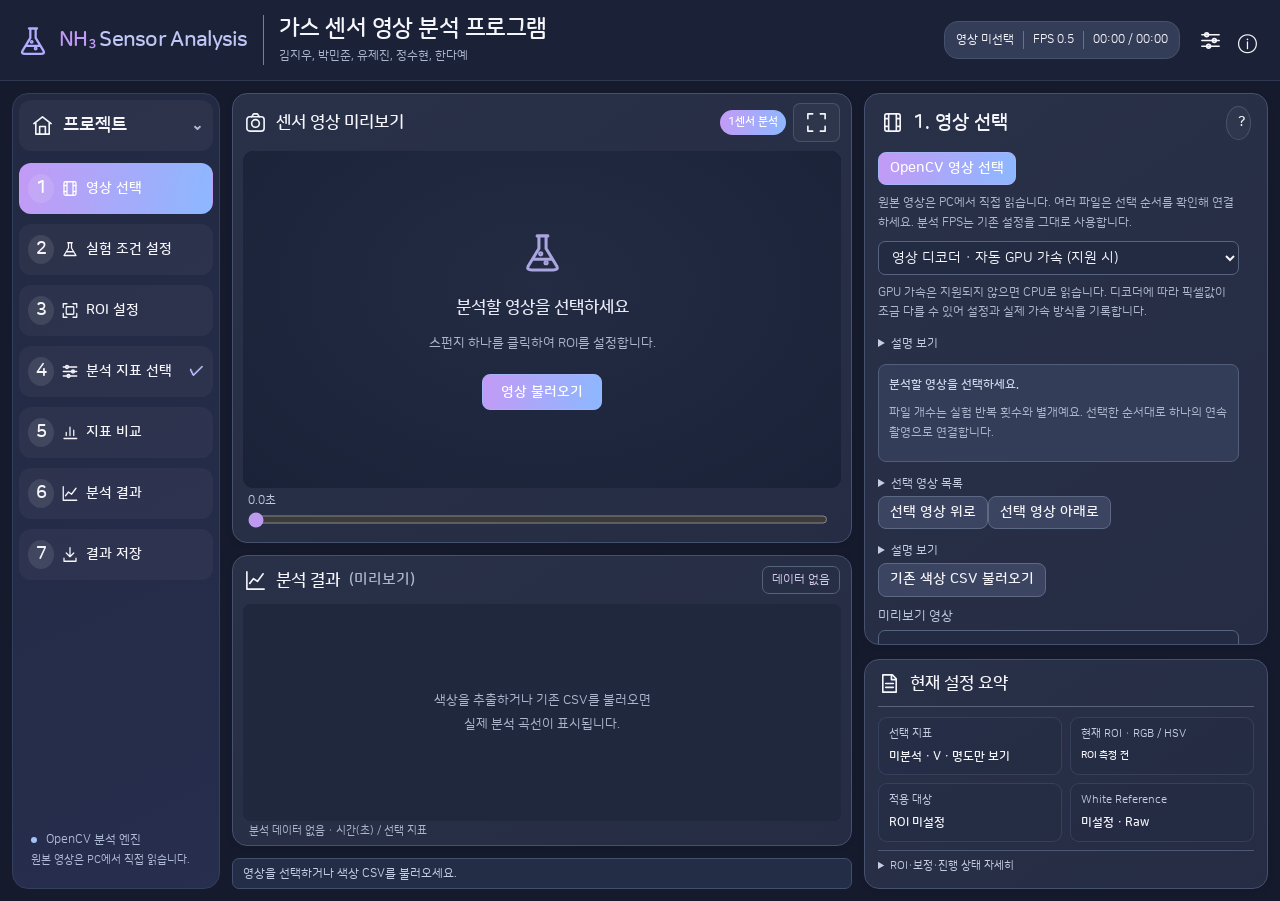
==== commit 28cb2dad: "Build final screen directly, leave white reference unset and extract after ROI setup" ====
--- a/frontend/index.html
+++ b/frontend/index.html
@@ -1,13 +1,2 @@
 <!DOCTYPE html>
-<!-- saved from url=(0196)file:///C:/Users/dayeh/Documents/%EC%B9%B4%EC%B9%B4%EC%98%A4%ED%86%A1%20%EB%B0%9B%EC%9D%80%20%ED%8C%8C%EC%9D%BC/%EC%84%BC%EC%84%9C%EC%98%81%EC%83%81%EB%B6%84%EC%84%9D_%EB%8B%A8%EB%8F%85%20(3).html -->
-<html lang="ko" class="nh3-booting" data-startup-message="NH₃ Sensor Analysis · 화면 준비 중"><head><style id="startupGate">html.nh3-booting{background:#151a2d}html.nh3-booting body{visibility:hidden!important}html.nh3-booting::after{content:attr(data-startup-message);position:fixed;inset:0;display:grid;place-items:center;background:#151a2d;color:#acb6cd;font:15px 'Malgun Gothic',sans-serif;z-index:2147483647}</style><meta http-equiv="Content-Type" content="text/html; charset=UTF-8"><title>센서 영상 분석</title><style>@import url("style-0.css");</style><style id="dashboardDarkTheme" media="not all">@import url("style-1.css");</style><link rel="stylesheet" href="dashboard.css"></head><body><header><div class="headerTitle"><h1>센서 영상 분석</h1><p>김지우, 박민준, 유제진, 정수현, 한다예</p></div><nav class="themeButtons" aria-label="화면 모드"><button id="lightThemeButton" type="button" title="기본 모드" aria-label="기본 모드" onclick="setAppTheme('light')">☀️</button><button id="darkThemeButton" type="button" title="다크 모드" aria-label="다크 모드" onclick="setAppTheme('dark')">🌙</button></nav></header><main class="organizedMain"><div class="setupGrid"><div class="setupLeft"><section class="card"><h2>1. 영상 선택</h2><input id="videoFiles" type="file" accept="video/*,.mp4,.mov,.avi,.mkv" multiple=""><details class="helpFold"><summary>설명 보기</summary><p class="hint">이 HTML 하나를 친구에게 보내면 됩니다. 영상은 브라우저 안에서 처리하며 서버에 업로드하지 않습니다.</p></details><div id="videoSummary" class="hint"></div><details><summary>선택 영상 목록</summary><ol id="fileList" class="hint"><li>VID-0000.mp4</li><li>VID-0001.mp4</li><li>VID-0002.mp4</li><li>VID-0003.mp4</li><li>VID-0004.mp4</li><li>VID-0005.mp4</li><li>VID-0006.mp4</li></ol></details><button onclick="moveFile(-1)">선택 영상 위로</button><button onclick="moveFile(1)">선택 영상 아래로</button><details class="helpFold"><summary>설명 보기</summary><p class="hint">파일 순서대로 연속 촬영으로 연결합니다. 재생은 브라우저가 지원하는 코덱이어야 합니다. 원본 HEVC(H.265)는 PC에 따라 재생되지 않을 수 있습니다.</p></details><button onclick="document.getElementById('csvFile').click()">기존 색상 CSV 불러오기</button><input id="csvFile" type="file" accept=".csv" hidden=""></section><section class="card"><h2>2. 분석 및 실험 조건</h2><div class="row"><div><label>분석 FPS</label><input id="fps" type="number" value="0.5" min="0.01" max="30" step="0.1"></div><div><label>가장자리 제외(px)</label><input id="edge" type="number" value="8" min="0" max="80"></div></div><details class="helpFold"><summary>설명 보기</summary><p class="hint">0.5fps = 약 2초마다 1장. 분석 화면은 960×540이며 픽셀 설정도 이 크기 기준입니다.</p></details><input id="initial" type="hidden" value="0"><input id="on" type="hidden" value="500"><input id="off" type="hidden" value="1000"><input id="cycles" type="hidden" value="1"><label>평균 구간(초)</label><input id="baseline_window" type="number" value="30" min="1"><h3>기계 실행 순서</h3><label>첫 주입 시작(영상 기준 초 · 선택 입력)</label><input id="firstInjection" type="number" min="0" value="" placeholder="비워두면 자동 추정 · 직접 입력 시 우선 적용" onchange="estimatedFirst=null;updateFirstInjection()"><p class="hint" id="firstTimingNote">비워두면 색 변화로 주입 시작과 t90를 자동 계산합니다. 시작 시각을 알고 있다면 입력하세요.</p><details class="helpFold"><summary>설명 보기</summary><p class="hint">농도와 주입·제거·회복 지속시간을 입력하면 다음 구간이 연속으로 이어집니다.</p></details><div style="overflow:auto"><table id="planTable"><thead><tr><th>#</th><th>농도<br>ppm</th><th>가스 주입<br>지속시간(초)</th><th>제거·회복<br>지속시간(초)</th><th>자동 계산<br>구간(초)</th><th></th></tr></thead><tbody id="planRows"></tbody></table></div><p class="hint" id="planEmpty" hidden="">+ 실험 구간 추가로 기계에 입력한 지속시간을 적으세요. 제거·회복 종료는 센서의 실제 회복 완료와 별개입니다.</p><button onclick="addCycle()">+ 실험 구간 추가</button><label>회복 시간 판정 기준(%)</label><input id="recovery_percent" type="number" min="1" max="99" step="1" value="80"><details class="helpFold"><summary>설명 보기</summary><p class="hint">예: 80%는 주입으로 변한 색이 원래 색 쪽으로 80% 돌아오는 시점입니다. 반응 시간은 t90 기준을 유지합니다.</p></details><p class="hint" id="averageHelp">주입 직전·주입 끝·회복 끝의 최대 30초를 평균합니다.</p><p class="hint" id="schedule">3개 실험 구간 · 연속 촬영 시작=0초</p><div id="experimentTimeline"><div class="phaseRow"><b>1회</b><div class="phaseGas" style="flex: 500 1 0%;">30 ppm · 주입 1009.3~1509.3초</div><div class="phaseAir" style="flex: 1000 1 0%;">회복 1509.3~2509.3초</div></div><div class="phaseRow"><b>2회</b><div class="phaseGas" style="flex: 500 1 0%;">30 ppm · 주입 2509.3~3009.3초</div><div class="phaseAir" style="flex: 1000 1 0%;">회복 3009.3~4009.3초</div></div><div class="phaseRow"><b>3회</b><div class="phaseGas" style="flex: 500 1 0%;">30 ppm · 주입 4009.3~4509.3초</div><div class="phaseAir" style="flex: 1000 1 0%;">회복 4509.3~5509.3초</div></div></div><p id="coverageNote" hidden></p><input id="confirmed" type="checkbox" hidden><details class="helpFold"><summary>설명 보기</summary><p class="hint">기본 시간은 이전 영상의 색 변화로 추정한 예시입니다. 확인 전에는 반응·회복 시간이 가정에 따른 값으로 표시됩니다.</p></details><button class="primary" id="start" onclick="start()">색상 추출 시작</button><button onclick="cancelAnalysis()">분석 중지</button></section></div><div class="setupRight"><section class="card"><h2>3. 분석 영역 설정</h2><div class="row"><div><label>미리보기 영상</label><select id="previewVideo" onchange="$('previewTime').value=0;showPreview()"><option value="0">VID-0000.mp4</option><option value="1">VID-0001.mp4</option><option value="2">VID-0002.mp4</option><option value="3">VID-0003.mp4</option><option value="4">VID-0004.mp4</option><option value="5">VID-0005.mp4</option><option value="6">VID-0006.mp4</option></select></div></div><div class="roiButtons"><button class="primary" id="autoROI" onclick="autoSensor()">센서 자동 지정</button><button onclick="editSensor()">센서 윤곽 직접 지정</button><button onclick="if(roiLocked)lockROI();setROIMode('white')">흰색 기준 드래그</button><button onclick="if(roiLocked)lockROI();sensor=[];drawFrame()">센서 점 초기화</button></div><canvas id="frame" width="960" height="540"></canvas><div class="videoScrub"><div><label><span id="previewLabel">0.0초 (0분 0초)</span></label><input id="previewTime" type="range" value="0" min="0" max="901.1999999999999" step="0.2" oninput="scrubPreview()"></div><span id="videoDurationLabel" class="hint">전체 길이 901.3초 (15분 1초)</span></div><p class="hint" id="roiHint">흰색 기준 영역을 드래그하세요.</p><details class="helpFold"><summary>설명 보기</summary><p class="hint">ROI는 모든 영상에 같은 위치로 적용됩니다. 중간·끝 화면에서도 센서 안에 남아 있는지 확인하세요.</p></details><section class="card" id="progressCard" aria-live="polite"><div class="progressRow"><strong>색상 추출 진행률</strong><span id="progressPercent" class="progressPercent">100.0%</span></div><progress id="overallProgress" max="100" value="100" aria-label="전체 색상 추출 진행률"></progress><div class="progressRow"><span id="progressVideo">영상 7 / 7 · VID-0006.mp4</span><span id="videoPercent">100.0%</span></div><p id="progressDetail" hidden></p><progress id="videoProgress" max="100" value="100" aria-label="현재 영상 색상 추출 진행률"></progress></section></section></div></div><div class="analysisArea"><div id="status" class="status">영상을 선택하거나 색상 CSV를 불러오세요.</div><div class="analysisGrid"><section class="card v2Full" id="qualityCard"><h2>데이터 품질 검사</h2><p id="qualitySummary" class="hint">추출 후 조명 안정성과 선택 지표의 큰 튐을 확인합니다.</p><div class="qualityCoreItem"><h3>1. 조명 안정성</h3><p id="qualityWhiteState" class="basis">데이터 없음</p><details><summary>White RGB 그래프·발생 시각 보기</summary><canvas id="whitePlot" width="1000" height="300"></canvas><p class="hint">X축: 영상 시간(초) / Y축: White Reference RGB 평균값(0–255)</p><div id="qualityWhiteList" class="v2Table"></div></details></div><div class="qualityCoreItem"><h3>2. 색상 데이터 이상 변화</h3><p id="qualitySignalState" class="basis">데이터 없음</p><details><summary>선택 지표 그래프·발생 시각 보기</summary><canvas id="qualitySignalPlot" width="1000" height="300"></canvas><p id="qualitySignalAxis" class="hint">선택한 RGB/HSV 분석 지표에서 순간적으로 크게 튀는 시점을 확인합니다.</p><div id="qualityAnomalies" class="v2Table"></div></details></div><details id="qualityAdvanced"><summary>상세 설정·검사 기준</summary><label for="qualitySensitivity">색상 튐 감지 민감도</label><select id="qualitySensitivity" onchange="refreshV2()"><option value="standard" selected>표준</option><option value="sensitive">민감하게</option><option value="relaxed">큰 튐 위주</option></select><p class="hint">White는 초기 RGB 대비 10% 변화와 직전 RGB의 큰 변화를 하나로 검사합니다. 심각한 포화·보정 불가도 같은 항목에서 확인합니다. 색상 튐은 MAD와 주변 표본을 비교하고, 지속적인 주입·제거 반응은 순간 오류와 구분합니다. 이 기준은 품질 합격 판정이 아닙니다.</p><p id="qualityNotes" class="hint"></p><p id="qualityReviewComparison" class="hint"></p></details><p class="hint">원본 영상과 그래프를 확인한 후 유지 또는 제외하세요. 자동 삭제·보간은 하지 않습니다.</p><span id="qualityCalibrationAnchor" hidden></span></section><section class="card metricChoice"><h2>4. 분석 지표 선택</h2><details class="helpFold"><summary>설명 보기</summary><p class="hint">각 색상 성분을 어느 비중으로 섞을지 조절하세요. 양수는 해당 값, 음수는 감소 방향을 사용합니다.</p></details><div id="combinationCard" class="mixCard"><strong>선택한 분석 지표</strong><h3 id="mixName">H(색조) 기반 지표 100%</h3><div id="mixBar" class="mixBar"><div title="H(색조) 기반 지표 100%" style="background: rgb(139, 92, 198); flex: 100 1 0%;">H 100%</div></div><p id="mixHelp" class="hint">R/G/B는 빨강·초록·파랑 채널, H는 색조, S는 채도, V는 명도입니다. H 기반 지표는 색조를 수식으로 변환한 값이며 B 채널과 다릅니다. 비중은 계산 가중치입니다.</p><details><summary>정확한 계산식 보기</summary><p id="mixFormula" class="hint">계산식: 1.00 × cos(H−240°)</p><details class="helpFold"><summary>설명 보기</summary><p class="hint">R/G/B는 255로 나눈 값, S는 색 선명도, V는 전체 밝기입니다. H 기반 지표 = cos(H−240°). H는 0~360°의 색조 각도이며 각도의 경계(0°=360°)를 처리하려고 변환합니다. 기준 각도 240°는 파랑 색조입니다. B는 픽셀의 파랑 채널 강도(0~255)로, 이 변환값과 다릅니다. 비중은 수식에 적용하는 가중치입니다.</p></details></details></div><div id="sliders"><div class="slider"><span class="channelLabel"><span class="channelDot" style="background: rgb(216, 77, 80);">R</span><b>R(red) 성분</b></span><input type="range" min="-1" max="1" step="0.05" style="accent-color: rgb(216, 77, 80);"><span>0.00</span></div><div class="slider"><span class="channelLabel"><span class="channelDot" style="background: rgb(35, 137, 106);">G</span><b>G(green) 성분</b></span><input type="range" min="-1" max="1" step="0.05" style="accent-color: rgb(35, 137, 106);"><span>0.00</span></div><div class="slider"><span class="channelLabel"><span class="channelDot" style="background: rgb(52, 125, 224);">B</span><b>B(blue) 성분</b></span><input type="range" min="-1" max="1" step="0.05" style="accent-color: rgb(52, 125, 224);"><span>0.00</span></div><div class="slider"><span class="channelLabel"><span class="channelDot" style="background: rgb(139, 92, 198);">H</span><b>H(색조) 기반 지표</b></span><input type="range" min="-1" max="1" step="0.05" style="accent-color: rgb(139, 92, 198);"><span>1.00</span></div><div class="slider"><span class="channelLabel"><span class="channelDot" style="background: rgb(206, 135, 45);">S</span><b>S(채도) 선명도</b></span><input type="range" min="-1" max="1" step="0.05" style="accent-color: rgb(206, 135, 45);"><span>0.00</span></div><div class="slider"><span class="channelLabel"><span class="channelDot" style="background: rgb(96, 125, 139);">V</span><b>V(명도) 밝기</b></span><input type="range" min="-1" max="1" step="0.05" style="accent-color: rgb(96, 125, 139);"><span>0.00</span></div></div><button onclick="applyBRPreset()">−R:B = 1:1</button><button class="primary" onclick="window.evaluate()">이 조합으로 결과 보기</button></section><section class="card candidateChoice"><h2>5. 분석 지표 비교</h2><label>후보 평가 기준</label><select id="evaluationMode" onchange="if(rows.length)recommend()"><option value="balanced">종합 평가</option><option value="amplitude">반응 크기 우선</option><option value="stability">반복 안정성 우선</option><option value="speed">반응·회복 속도 우선</option></select><p class="hint">같은 농도끼리 비교합니다. 순위는 현재 데이터의 탐색 결과입니다.</p><details><summary>지표 저장·불러오기 / 성능 비교 그래프</summary><button onclick="saveMetric()">선택한 지표 JSON 저장</button><button onclick="$('metricFile').click()">저장한 지표 적용</button><input id="metricFile" type="file" accept=".json" hidden><canvas id="candidatePlot" width="1000" height="300"></canvas><p id="candidateLegend" class="hint"></p></details><button class="primary" onclick="recommend()">후보 비교하고 추천</button><details class="helpFold"><summary>설명 보기</summary><p class="hint">색 변화가 크고, 기준색이 안정적이며, 반복마다 비슷하게 반응하는 조합을 비교합니다. 반응 속도와 회복 정도도 함께 봅니다. 현재 데이터의 후보이며, 최종 지표는 별도 반복 실험에서 확인하세요.</p></details><p id="rankNote" class="hint">현재 영상에서 변화폭·기준값 안정성·반복 간 차이·반응 시간·회복 정도를 함께 비교한 탐색용 순서예요.</p><div style="overflow:auto"><table id="rankTable"><thead><tr><th>순서</th><th>섞는 색상값과 비중</th><th title="작을수록 반복별 변화폭이 비슷함">반응폭 CV</th><th>변화폭</th><th>반응 t90</th><th id="recoveryRankLabel">회복 t80</th><th>회복률</th><th>계산 자료</th></tr></thead><tbody id="rank"><tr><td>1</td><td><b>H(색조) 기반 지표 100%</b></td><td title="반복별 변화폭의 차이(CV). 작을수록 비슷한 크기로 반응합니다.">12.9%</td><td>1.750</td><td>253.2초 (3회)</td><td>341.6초 (3회)</td><td>95.3%</td><td><details><summary>3회 사용</summary><div class="hint">비교 점수 3.931 · 같은 데이터에서 평가한 탐색용 점수</div></details></td><td><button>이 조합 적용</button></td></tr><tr><td>2</td><td><b>R(red) 성분 감소 10% + H(색조) 기반 지표 90%</b></td><td title="반복별 변화폭의 차이(CV). 작을수록 비슷한 크기로 반응합니다.">12.5%</td><td>1.591</td><td>253.2초 (3회)</td><td>344.8초 (3회)</td><td>94.9%</td><td><details><summary>3회 사용</summary><div class="hint">비교 점수 3.921 · 같은 데이터에서 평가한 탐색용 점수</div></details></td><td><button>이 조합 적용</button></td></tr><tr><td>3</td><td><b>R(red) 성분 감소 20% + H(색조) 기반 지표 80%</b></td><td title="반복별 변화폭의 차이(CV). 작을수록 비슷한 크기로 반응합니다.">12.0%</td><td>1.433</td><td>253.9초 (3회)</td><td>350.5초 (3회)</td><td>94.5%</td><td><details><summary>3회 사용</summary><div class="hint">비교 점수 3.898 · 같은 데이터에서 평가한 탐색용 점수</div></details></td><td><button>이 조합 적용</button></td></tr><tr><td>4</td><td><b>R(red) 성분 감소 30% + H(색조) 기반 지표 70%</b></td><td title="반복별 변화폭의 차이(CV). 작을수록 비슷한 크기로 반응합니다.">11.4%</td><td>1.274</td><td>253.2초 (3회)</td><td>360.7초 (3회)</td><td>94.0%</td><td><details><summary>3회 사용</summary><div class="hint">비교 점수 3.866 · 같은 데이터에서 평가한 탐색용 점수</div></details></td><td><button>이 조합 적용</button></td></tr><tr><td>5</td><td><b>R(red) 성분 감소 40% + H(색조) 기반 지표 60%</b></td><td title="반복별 변화폭의 차이(CV). 작을수록 비슷한 크기로 반응합니다.">10.6%</td><td>1.115</td><td>253.2초 (3회)</td><td>372.8초 (3회)</td><td>93.3%</td><td><details><summary>3회 사용</summary><div class="hint">비교 점수 3.822 · 같은 데이터에서 평가한 탐색용 점수</div></details></td><td><button>이 조합 적용</button></td></tr><tr><td>6</td><td><b>R(red) 성분 감소 50% + H(색조) 기반 지표 50%</b></td><td title="반복별 변화폭의 차이(CV). 작을수록 비슷한 크기로 반응합니다.">9.7%</td><td>0.957</td><td>252.4초 (3회)</td><td>385.5초 (3회)</td><td>92.3%</td><td><details><summary>3회 사용</summary><div class="hint">비교 점수 3.773 · 같은 데이터에서 평가한 탐색용 점수</div></details></td><td><button>이 조합 적용</button></td></tr><tr><td>7</td><td><b>R(red) 성분 감소 60% + H(색조) 기반 지표 40%</b></td><td title="반복별 변화폭의 차이(CV). 작을수록 비슷한 크기로 반응합니다.">8.5%</td><td>0.798</td><td>251.7초 (3회)</td><td>410.4초 (3회)</td><td>91.1%</td><td><details><summary>3회 사용</summary><div class="hint">비교 점수 3.679 · 같은 데이터에서 평가한 탐색용 점수</div></details></td><td><button>이 조합 적용</button></td></tr><tr><td>8</td><td><b>R(red) 성분 감소 70% + H(색조) 기반 지표 30%</b></td><td title="반복별 변화폭의 차이(CV). 작을수록 비슷한 크기로 반응합니다.">7.1%</td><td>0.639</td><td>252.1초 (3회)</td><td>470.5초 (3회)</td><td>89.2%</td><td><details><summary>3회 사용</summary><div class="hint">비교 점수 3.467 · 같은 데이터에서 평가한 탐색용 점수</div></details></td><td><button>이 조합 적용</button></td></tr><tr><td>9</td><td><b>R(red) 성분 감소 80% + H(색조) 기반 지표 20%</b></td><td title="반복별 변화폭의 차이(CV). 작을수록 비슷한 크기로 반응합니다.">7.0%</td><td>0.481</td><td>251.0초 (3회)</td><td>657.6초 (3회)</td><td>86.1%</td><td><details><summary>3회 사용</summary><div class="hint">비교 점수 2.946 · 같은 데이터에서 평가한 탐색용 점수</div></details></td><td><button>이 조합 적용</button></td></tr><tr><td>10</td><td><b>R(red) 성분 감소 90% + H(색조) 기반 지표 10%</b></td><td title="반복별 변화폭의 차이(CV). 작을수록 비슷한 크기로 반응합니다.">12.7%</td><td>0.322</td><td>249.1초 (3회)</td><td>897.3초 (1회)</td><td>80.0%</td><td><details><summary>3회 사용</summary><div class="hint">비교 점수 2.179 · 같은 데이터에서 평가한 탐색용 점수</div></details></td><td><button>이 조합 적용</button></td></tr></tbody></table></div><details><summary>추천 점수 정의</summary><p class="hint">log(1+중앙 변화폭/SD) × 변화 방향 일치도 × (0.5+0.5×회복률) ÷ [(1+변화량 CV)×(1+평균 반응t90/주입시간)×(1+평균 설정 회복 시간/회복시간)]. 회복률은 점수에서만 0~1로 제한합니다. 90% 도달 미확인 시간은 점수 계산에 해당 주입/회복 구간 길이를 사용합니다. 점수는 검증된 감도나 정확도가 아닙니다. 설정과 함께 결과 파일에 보존됩니다.</p></details><p id="warnings" class="hint"></p></section><section class="card" id="keyMetrics"><h2>분석 요약</h2><details class="helpFold"><summary>설명 보기</summary><p class="hint">촬영 범위가 충분한 반복의 평균입니다. 값이 없는 시간은 평균에서 제외하며, 확인 횟수를 함께 표시합니다.</p></details><div class="metricGrid"><div><span>색 변화폭 |Δ|</span><strong id="keyAmplitude">1.750</strong><small>클수록 같은 농도에서 색 변화가 큼</small></div><div><span>90% 반응 시간</span><strong id="keyResponse">253.2초 (4분 13초)</strong><small id="keyResponseNote">90% 도달 확인 3/3회</small></div><div><span>회복 시간 · <span id="recoveryMetricLabel">t80</span></span><strong id="keyRecovery">341.6초 (5분 42초)</strong><small id="keyRecoveryNote">80% 회복 확인 3/3회</small></div><div><span>반응폭 변동계수 · CV</span><strong id="keyCV">12.9%</strong><small>작을수록 같은 농도에서 반복별 변화폭이 비슷함</small></div><div><span>Signal / Baseline SD</span><strong id="keySNR">26436.2</strong><small>클수록 주입 전 표준편차 대비 변화가 큼</small></div></div><details class="helpFold"><summary>설명 보기</summary><p class="hint">변화폭은 선택한 조합의 단위입니다. 농도별 감도는 여러 농도 실험 후 평가하며, 이 화면은 현재 실험의 후보 지표를 비교합니다.</p></details></section><section class="card" id="selectedResults"><h2>6. 선택 지표의 분석 결과</h2><div class="resultGrid"><div class="resultGraph"><div class="legend"><span class="gas">가스 주입 구간</span><span class="air">제거 후 회복 구간</span><span class="boundary">영상 파일 연결 지점</span></div><canvas id="plot" width="1000" height="300"></canvas><p class="hint" id="plotinfo">X축: 영상 시작 후 시간(초) / Y축: 선택한 색상 지표값 · 7개 영상, 2,698개 표본</p><div id="sensorPhotoAction" style="margin-top:8px;display:flex;justify-content:flex-start"><button class="primary" style="margin:0;padding:7px 12px;font-size:13px" onclick="openSensorPhotos()">피크·회복 센서 사진 보기</button></div></div><div class="resultNumbers"><p id="timeBasis" class="basis ">입력한 주입·제거 시간 가정 기준 · 실제 기록을 확인하세요.</p><div class="summaryGrid" hidden style="display:none"><div><span>주입·회복까지 촬영한 반복</span><strong id="summaryCycles">3 / 3회</strong></div><div><span><span id="recoverySummaryLabel">80% 회복 확인</span></span><strong id="summaryRecovered">3 / 3회</strong></div><div><span>회복 구간 끝의 평균 회복률</span><strong id="summaryRecovery">95.3%</strong></div></div><p id="recoveryExplanation" class="hint">촬영이 충분한 반복에서 설정 기준의 회복 여부를 확인했어요.</p><div style="overflow:auto" id="cycleTable"><table><thead><tr><th>반복</th><th title="주입 끝 평균 − 주입 직전 평균">색 변화폭</th><th title="작을수록 기준 구간의 색이 안정적">Baseline SD<br>주입 전 표준편차</th><th>90% 변하는 데<br>걸린 시간</th><th><span id="recoveryTableLabel">80% 회복 시간</span></th><th>최종 회복률<br>(Recovery %)</th><th>회복 구간<br>촬영 완료 여부</th></tr></thead><tbody id="cycleRows"><tr><td>1회 · 30 ppm</td><td>1.491</td><td>0.00002</td><td class="timeGood">460.0초</td><td class="timeGood">84.9초</td><td title="회복 구간 마지막 평균색이 주입 전 색으로 얼마나 돌아왔는지입니다. 100%가 원래 색이며 초과·음수도 그대로 표시합니다."><b>98.0%</b><div class="recoveryTrack"><div style="width: 98.0432%; background: rgb(35, 137, 106);"></div></div></td><td>설정한 회복 종료까지 촬영됨</td></tr><tr><td>2회 · 30 ppm</td><td>1.912</td><td>0.00020</td><td class="timeGood">194.9초</td><td class="timeGood">350.0초</td><td title="회복 구간 마지막 평균색이 주입 전 색으로 얼마나 돌아왔는지입니다. 100%가 원래 색이며 초과·음수도 그대로 표시합니다."><b>94.9%</b><div class="recoveryTrack"><div style="width: 94.8672%; background: rgb(35, 137, 106);"></div></div></td><td>설정한 회복 종료까지 촬영됨</td></tr><tr><td>3회 · 30 ppm</td><td>1.846</td><td>0.00305</td><td class="timeGood">104.7초</td><td class="timeGood">590.1초</td><td title="회복 구간 마지막 평균색이 주입 전 색으로 얼마나 돌아왔는지입니다. 100%가 원래 색이며 초과·음수도 그대로 표시합니다."><b>93.0%</b><div class="recoveryTrack"><div style="width: 93.0157%; background: rgb(35, 137, 106);"></div></div></td><td>설정한 회복 종료까지 촬영됨</td></tr></tbody></table></div><details><summary>표의 값은 무엇을 뜻하나요?</summary><p class="hint">색 변화폭: 주입 끝 색 − 주입 직전 색.<br>Baseline SD(주입 전 표준편차): 작을수록 주입 전 색이 안정적.<br>90% 변화 시간: 주입 시작부터 색 변화폭의 90%에 도달할 때까지.<br>회복 시간: 제거 시작부터 설정한 비율만큼 변화가 돌아올 때까지.<br>최종 회복률(Recovery %): 회복 마지막 평균값으로 계산하며 100%는 원래 색, 100% 미만이면 일부 변화가 남아 있습니다.<br>시간은 기준을 만족한 표본 3개가 연속 확인돼야 표시합니다. 촬영 완료 여부는 입력한 회복 종료 시점까지 영상이 있다는 뜻이며, 센서가 완전히 회복했다는 뜻은 아닙니다.</p></details></div></div><details class="v2Full" id="overlayPanel"><summary>같은 농도의 반복 반응 비교</summary><label>비교 농도</label><select id="overlayConcentration" onchange="renderOverlays()"></select><div class="v2Plots"><div><h3>주입 반응 중첩</h3><canvas id="responseOverlay" width="1000" height="300"></canvas><p class="hint">X축: 가스 주입 후 시간(초) / Y축: 각 회차 주입 전 대비 변화량</p></div><div><h3>제거 후 회복 중첩</h3><canvas id="recoveryOverlay" width="1000" height="300"></canvas><p class="hint">X축: 가스 제거 후 시간(초) / Y축: 각 회차 주입 전 대비 변화량</p></div></div><p id="overlayLegend" class="hint"></p><div id="repeatSummary" class="v2Table"></div><p class="hint">CV는 같은 농도에서 완료된 반복 2회 이상일 때 계산합니다. 0에 가까운 평균, 부족한 표본에서는 계산하지 않습니다.</p></details></section><section class="card v2Full" id="calibrationCard"><h2>농도별 분석</h2><p id="calibrationSummary" class="hint">서로 다른 농도 데이터가 있으면 검량선을 계산합니다.</p><details><summary>농도별 평균·검량선 보기</summary><canvas id="calibrationPlot" width="1000" height="300"></canvas><p class="hint">X축: NH₃ 농도(ppm) / Y축: 선택 지표의 Response(주입 끝 − 주입 전). 오차 막대는 같은 농도 반복의 표본 SD입니다.</p><div id="calibrationTable" class="v2Table"></div><p id="calibrationNote" class="hint"></p></details></section><section class="card exportCard"><h2>결과 저장</h2><div id="saveFeedback" aria-live="polite">아직 이 화면에서 결과를 저장하지 않았습니다.</div><input id="chooseSaveLocation" type="checkbox" hidden><button class="primary" id="export" onclick="exportResults()">결과 ZIP 다운로드</button><button onclick="downloadCSV()">CSV 다운로드</button><button onclick="downloadExcel()">엑셀 다운로드</button><button onclick="openReportSettings()">결과보고서 PDF</button><details class="helpFold"><summary>설명 보기</summary><p class="hint">원본/보정 RGB·HSV, 선택 조합, 사이클별 결과, 후보 순위, 설정을 저장합니다.</p></details></section></div></div></main>
-<dialog id="sensorPhotos"><div class="photoHeader"><h2>회차별 센서 사진</h2><button onclick="$('sensorPhotos').close()">닫기</button></div><nav id="photoTabs"></nav><p id="photoMetric" class="hint"></p><p id="photoStatus" class="hint" aria-live="polite"></p><div id="photoCards"></div></dialog><video id="decoder" muted playsinline preload="auto" style="position:fixed;bottom:0;right:0;width:2px;height:2px;pointer-events:none;opacity:.02"></video><script src="js/legacy-00.js"></script><script src="js/legacy-01.js"></script><script src="js/legacy-02.js"></script><dialog id="reportDialog" class="reportDialog"><div class="reportTop"><h2>결과보고서 PDF</h2><button onclick="$('reportDialog').close()">닫기</button></div><div id="reportForm"><div class="row"><div><label>실험 날짜</label><input id="reportDate" type="date"></div><div><label>센서 ID</label><input id="reportSensor" placeholder="시편 이름이나 실험 차수"></div></div><label>실험자 / 실험팀</label><input id="reportTeam" placeholder="미기록"><div class="row"><div><label>측정 온도(℃) · 선택</label><input id="reportTemp" type="number" step="any"></div><div><label>상대습도(%RH) · 선택</label><input id="reportRH" type="number" min="0" max="100" step="any"></div></div><div class="reportOptions"><label><input id="reportPhotos" type="checkbox">센서 반응 전·후 사진 포함(원본 영상 필요)</label><label><input id="reportQuality" type="checkbox" checked>데이터 품질 검사 포함</label><label><input id="reportCandidates" type="checkbox" checked>RGB/HSV 비교 포함</label><label><input id="reportConclusionInclude" type="checkbox" checked>종합 분석 및 결론 포함</label></div><label>종합 분석 및 결론 · 직접 수정 가능</label><textarea id="reportConclusion" rows="7"></textarea><button onclick="resetReportConclusion()">현재 결과로 결론 다시 작성</button><p class="hint">입력하지 않은 정보는 ‘미기록’으로 표시합니다. 기본 3페이지이며 농도별 분석·사진·긴 표는 별도 페이지로 추가됩니다.</p><button class="primary" id="reportPreviewButton" onclick="makeReportPreview()">보고서 미리보기</button></div><p id="reportStatus" class="hint" aria-live="polite"></p><div id="reportPreviewControls" hidden><button onclick="$('reportForm').hidden=false">실험 정보·결론 수정</button><button class="primary" onclick="printReport()">PDF로 저장</button><p class="hint">인쇄창에서 ‘PDF로 저장’을 선택하세요. 용지 A4, 배율 100%, 머리글·바닥글 끄기, 배경 그래픽 켜기를 권장합니다.</p></div><iframe id="reportPreview" title="A4 결과보고서 미리보기" hidden></iframe></dialog><script src="js/legacy-03.js"></script><script src="js/legacy-04.js"></script><script src="js/legacy-05.js"></script><style id="compactButtons">@import url("style-2.css");</style><style id="compactWeightControls">@import url("style-3.css");</style><style id="compactCandidateRows">@import url("style-4.css");</style><script src="js/legacy-06.js"></script><style id="compactInputs">@import url("style-5.css");</style><style id="compactAllFields">@import url("style-6.css");</style><style id="candidateRowSelection">@import url("style-7.css");</style><style id="refinedSummaryCards">@import url("style-8.css");</style><style id="compactCandidateSpacing">@import url("style-9.css");</style><script src="js/legacy-07.js"></script><style id="qualityReviewStyle">@import url("style-10.css");</style><dialog id="qualityReviewDialog"><div class="photoHeader"><h2>이상 시점 장면 확인</h2><button onclick="closeQualityReview()">닫기</button></div><p id="qualityReviewEvent" class="hint"></p><p id="qualityReviewTime"></p><div id="qualityReviewPosition"></div><div class="qualityContextPlots"><div><span>White Reference RGB</span><canvas id="qualityReviewWhitePlot" width="1000" height="180"></canvas></div><div><span>보정된 선택 지표 · 제외 전 원본</span><canvas id="qualityReviewSignalPlot" width="1000" height="180"></canvas></div></div><p class="hint qualityGraphLegend">● 경고 표본 · 빨간 실선: 선택한 경고 시각 · 회색 점선: 현재 사진 시각 / X축: 전체 영상 시간(초)</p><div id="qualityReviewPhotos"></div><div class="qualityScrubWrap"><span id="qualityReviewAnchorMark" title="경고 감지 시각">▼</span><input id="qualityReviewSlider" type="range" min="0" max="0" step="1" value="0" aria-label="경고 주변 색상 표본" oninput="qualityScrub()"></div><div class="qualityFocusTools"><button onclick="qualityMoveSample(-1)">‹ 이전 표본</button><button onclick="qualityReturnAnchor()">경고 시점으로</button><button onclick="qualityMoveSample(1)">다음 표본 ›</button><span id="qualityReviewWindow" class="hint"></span></div><p class="hint">슬라이더로 주변 표본을 확인하세요. 녹색 선은 센서 ROI, 흰색 선은 White Reference입니다. CSV에 원래 ROI가 없으면 선을 표시하지 않습니다.</p><p id="qualityReviewDetails" class="hint"></p><p id="qualityReviewComment" class="hint"></p><label>검토 사유 · 제외 시 필수</label><textarea id="qualityReviewReason" placeholder="예: 손 가림 / 반사 / 실제 센서 변화 / 원인 미확인"></textarea><div id="qualityReviewActions"><button onclick="decideQualityReview('keep')">정상 변화 · 유지</button><button class="reviewExclude" onclick="decideQualityReview('exclude')">촬영 오류 · 제외</button><button onclick="decideQualityReview('unknown')">원인 미확인 · 유지</button><button onclick="decideQualityReview('')">판정 취소</button></div><p id="qualityReviewState" class="hint"></p><p class="hint">판정은 현재 표본 1개에만 적용합니다. 원본은 보존하고 제외 전후 결과를 비교합니다. 페이지를 닫기 전 CSV 또는 Excel·ZIP으로 저장하세요.</p></dialog><script src="js/legacy-08.js"></script><style id="qualityFocusStyle">@import url("style-11.css");</style><script src="js/legacy-09.js"></script><script src="js/legacy-10.js"></script><script src="js/legacy-11.js"></script><style id="editableWeightControls">@import url("style-12.css");</style>
-
-<style id="nativeReferenceControls">@import url("style-13.css");</style>
-<script src="js/legacy-12.js"></script>
-
-<style id="initialRecoveryClockStyle">@import url("style-14.css");</style>
-<script src="js/legacy-13.js"></script>
-<style id="researchStyle">@import url("style-15.css");</style><script src="js/legacy-14.js"></script>
-<style>@import url("style-16.css");</style><script src="js/legacy-15.js"></script><script src="js/legacy-16.js"></script><script src="js/legacy-17.js"></script><script src="js/legacy-18.js"></script>
-<script src="js/desktop.js"></script><script src="js/dashboard.js"></script></body></html>+<html lang="ko" class="nh3-booting" data-startup-message="NH₃ Sensor Analysis · 화면 준비 중"><head><meta><title>NH₃ Sensor Analysis</title><style id="startupGate">html.nh3-booting{background:#151a2d}html.nh3-booting body{visibility:hidden!important}html.nh3-booting::after{content:attr(data-startup-message);position:fixed;inset:0;display:grid;place-items:center;background:#151a2d;color:#acb6cd;font:15px 'Malgun Gothic',sans-serif;z-index:2147483647}</style><link rel="stylesheet" href="components.css"><link rel="stylesheet" href="dashboard.css"></head><body><header id="dashboardHeader"><div class="dashboardBrand"><svg class="brandFlask" viewBox="0 0 24 24" fill="none" stroke="currentColor" stroke-width="1.7" stroke-linecap="round" stroke-linejoin="round" aria-hidden="true"><path d="M9 3h6M10 3v7L4 20q-1 2 2 2h12q3 0 2-2l-6-10V3M7 16h10"></path><circle cx="11" cy="13" r=".6"></circle><circle cx="14" cy="18" r=".6"></circle></svg><span>NH₃ <b>Sensor Analysis</b></span></div><div class="dashboardTitle"><h1>가스 센서 영상 분석 프로그램</h1><p>김지우, 박민준, 유제진, 정수현, 한다예</p></div><div class="dashboardMeta"><span id="dashFile" title="">영상 미선택</span><span id="dashFPS">FPS 0.5</span><span id="dashTime">00:00 / 00:00</span></div><div class="dashboardHeaderActions"><button id="dashSettings" title="실험 조건 설정" aria-label="실험 조건 설정"><svg class="" viewBox="0 0 24 24" fill="none" stroke="currentColor" stroke-width="1.7" stroke-linecap="round" stroke-linejoin="round" aria-hidden="true"><path d="M3 6h18M3 12h18M3 18h18"></path><circle cx="8" cy="6" r="2"></circle><circle cx="16" cy="12" r="2"></circle><circle cx="10" cy="18" r="2"></circle></svg></button><button id="dashHelp" title="사용 안내" aria-label="사용 안내">ⓘ</button></div></header><div id="dashboard"><nav class="dashboardSidebar" aria-label="분석 단계"><h2><svg class="" viewBox="0 0 24 24" fill="none" stroke="currentColor" stroke-width="1.7" stroke-linecap="round" stroke-linejoin="round" aria-hidden="true"><path d="M3 10l9-7 9 7M5 9v12h14V9M9 21v-8h6v8"></path></svg>프로젝트 <span>⌄</span></h2><div id="dashboardSteps"><button class="stepButton" data-step="1" aria-current="false"><span class="stepNumber">1</span><svg class="" viewBox="0 0 24 24" fill="none" stroke="currentColor" stroke-width="1.7" stroke-linecap="round" stroke-linejoin="round" aria-hidden="true"><rect x="4" y="3" width="16" height="18" rx="2"></rect><path d="M8 3v18M16 3v18M4 8h4M4 16h4M16 8h4M16 16h4"></path></svg><span>영상 선택</span><span class="stepCheck" aria-hidden="true"></span></button><button class="stepButton" data-step="2" aria-current="false"><span class="stepNumber">2</span><svg class="" viewBox="0 0 24 24" fill="none" stroke="currentColor" stroke-width="1.7" stroke-linecap="round" stroke-linejoin="round" aria-hidden="true"><path d="M9 3h6M10 3v7L4 20h16L14 10V3M7 15h10"></path></svg><span>실험 조건 설정</span><span class="stepCheck" aria-hidden="true"></span></button><button class="stepButton" data-step="3" aria-current="false"><span class="stepNumber">3</span><svg class="" viewBox="0 0 24 24" fill="none" stroke="currentColor" stroke-width="1.7" stroke-linecap="round" stroke-linejoin="round" aria-hidden="true"><path d="M8 3H3v5M16 3h5v5M21 16v5h-5M8 21H3v-5"></path><rect x="7" y="7" width="10" height="10" rx="1"></rect></svg><span>ROI 설정</span><span class="stepCheck" aria-hidden="true"></span></button><button class="stepButton selected complete" data-step="4" aria-current="step"><span class="stepNumber">4</span><svg class="" viewBox="0 0 24 24" fill="none" stroke="currentColor" stroke-width="1.7" stroke-linecap="round" stroke-linejoin="round" aria-hidden="true"><path d="M3 6h18M3 12h18M3 18h18"></path><circle cx="8" cy="6" r="2"></circle><circle cx="16" cy="12" r="2"></circle><circle cx="10" cy="18" r="2"></circle></svg><span>분석 지표 선택</span><span class="stepCheck" aria-hidden="true">✓</span></button><button class="stepButton" data-step="5" aria-current="false"><span class="stepNumber">5</span><svg class="" viewBox="0 0 24 24" fill="none" stroke="currentColor" stroke-width="1.7" stroke-linecap="round" stroke-linejoin="round" aria-hidden="true"><path d="M4 20h17M7 16v-4M12 16V5M17 16V9"></path></svg><span>지표 비교</span><span class="stepCheck" aria-hidden="true"></span></button><button class="stepButton" data-step="6" aria-current="false"><span class="stepNumber">6</span><svg class="" viewBox="0 0 24 24" fill="none" stroke="currentColor" stroke-width="1.7" stroke-linecap="round" stroke-linejoin="round" aria-hidden="true"><path d="M3 3v18h18M6 15l4-5 4 3 6-8"></path></svg><span>분석 결과</span><span class="stepCheck" aria-hidden="true"></span></button><button class="stepButton" data-step="7" aria-current="false"><span class="stepNumber">7</span><svg class="" viewBox="0 0 24 24" fill="none" stroke="currentColor" stroke-width="1.7" stroke-linecap="round" stroke-linejoin="round" aria-hidden="true"><path d="M12 3v12m-5-5 5 5 5-5M4 17v4h16v-4"></path></svg><span>결과 저장</span><span class="stepCheck" aria-hidden="true"></span></button></div><div class="sidebarFoot"><span class="engineDot"></span> OpenCV 분석 엔진<br><small>원본 영상은 PC에서 직접 읽습니다.</small></div></nav><div class="dashboardCenter"><section class="dashboardVideo panel"><div class="panelHeading"><h2><svg class="" viewBox="0 0 24 24" fill="none" stroke="currentColor" stroke-width="1.7" stroke-linecap="round" stroke-linejoin="round" aria-hidden="true"><rect x="3" y="6" width="18" height="15" rx="3"></rect><path d="M8 6l2-3h4l2 3"></path><circle cx="12" cy="13" r="4"></circle></svg>센서 영상 미리보기</h2><div class="videoTools"><span class="sensorChip">1센서 분석</span><button id="dashFullscreen" title="영상 확대" aria-label="영상 확대"><svg class="" viewBox="0 0 24 24" fill="none" stroke="currentColor" stroke-width="1.7" stroke-linecap="round" stroke-linejoin="round" aria-hidden="true"><path d="M3 8V3h5M16 3h5v5M21 16v5h-5M8 21H3v-5"></path></svg></button></div></div><div id="dashboardViewport"><div id="dashVideoEmpty"><span><svg class="brandFlask" viewBox="0 0 24 24" fill="none" stroke="currentColor" stroke-width="1.7" stroke-linecap="round" stroke-linejoin="round" aria-hidden="true"><path d="M9 3h6M10 3v7L4 20q-1 2 2 2h12q3 0 2-2l-6-10V3M7 16h10"></path><circle cx="11" cy="13" r=".6"></circle><circle cx="14" cy="18" r=".6"></circle></svg></span><strong>분석할 영상을 선택하세요</strong><p>스펀지 하나를 클릭하여 ROI를 설정합니다.</p><button id="dashEmptyOpen" class="primary">영상 불러오기</button></div><canvas id="frame" width="960" height="540"></canvas></div><div id="dashboardScrub"><div class="videoScrub"><div><label><span id="previewLabel">0.0초 (0분 0초)</span></label><input id="previewTime" type="range" value="0" min="0" max="901.1999999999999" step="0.2" oninput="scrubPreview()"></div><span id="videoDurationLabel" class="hint">전체 길이 901.3초 (15분 1초)</span></div></div></section><section class="dashboardGraph panel"><div class="panelHeading"><h2><svg class="" viewBox="0 0 24 24" fill="none" stroke="currentColor" stroke-width="1.7" stroke-linecap="round" stroke-linejoin="round" aria-hidden="true"><path d="M3 3v18h18M6 15l4-5 4 3 6-8"></path></svg>분석 결과 <small>(미리보기)</small></h2><span id="dashGraphChannel">데이터 없음</span></div><div id="dashboardGraphBody"><div id="dashGraphEmpty">색상을 추출하거나 기존 CSV를 불러오면<br>실제 분석 곡선이 표시됩니다.</div><canvas id="plot" width="1000" height="300"></canvas></div><div id="dashboardPlotInfo"><p class="hint" id="plotinfo">X축: 영상 시작 후 시간(초) / Y축: 선택한 색상 지표값 · 7개 영상, 2,698개 표본</p></div></section><div id="dashboardStatus"><button id="dashQuickCancel" hidden>중지</button><div id="status" class="status">영상을 선택하거나 색상 CSV를 불러오세요.</div></div></div><aside class="dashboardRight"><section class="dashboardWork panel"><div class="panelHeading"><h2 id="dashboardWorkTitle"><svg class="" viewBox="0 0 24 24" fill="none" stroke="currentColor" stroke-width="1.7" stroke-linecap="round" stroke-linejoin="round" aria-hidden="true"><path d="M3 6h18M3 12h18M3 18h18"></path><circle cx="8" cy="6" r="2"></circle><circle cx="16" cy="12" r="2"></circle><circle cx="10" cy="18" r="2"></circle></svg><span>4. 분석 지표 선택</span></h2><button id="dashStepHelp" aria-label="현재 단계 안내" title="현재 단계 안내">?</button></div><div id="dashboardWorkBody" class="analysisGrid"><div class="dashboardStepPane" id="dashboardStep1" hidden=""><section class="card"><h2>1. 영상 선택</h2><input id="videoFiles" type="file" accept="video/*,.mp4,.mov,.avi,.mkv" multiple=""><details class="helpFold"><summary>설명 보기</summary><p class="hint">이 HTML 하나를 친구에게 보내면 됩니다. 영상은 브라우저 안에서 처리하며 서버에 업로드하지 않습니다.</p></details><div id="videoSummary" class="hint"></div><details><summary>선택 영상 목록</summary><ol id="fileList" class="hint"><li>VID-0000.mp4</li><li>VID-0001.mp4</li><li>VID-0002.mp4</li><li>VID-0003.mp4</li><li>VID-0004.mp4</li><li>VID-0005.mp4</li><li>VID-0006.mp4</li></ol></details><button onclick="moveFile(-1)">선택 영상 위로</button><button onclick="moveFile(1)">선택 영상 아래로</button><details class="helpFold"><summary>설명 보기</summary><p class="hint">파일 순서대로 연속 촬영으로 연결합니다. 재생은 브라우저가 지원하는 코덱이어야 합니다. 원본 HEVC(H.265)는 PC에 따라 재생되지 않을 수 있습니다.</p></details><button onclick="document.getElementById('csvFile').click()">기존 색상 CSV 불러오기</button><input id="csvFile" type="file" accept=".csv" hidden=""><label>미리보기 영상</label><select id="previewVideo" onchange="$('previewTime').value=0;showPreview()"><option value="0">VID-0000.mp4</option><option value="1">VID-0001.mp4</option><option value="2">VID-0002.mp4</option><option value="3">VID-0003.mp4</option><option value="4">VID-0004.mp4</option><option value="5">VID-0005.mp4</option><option value="6">VID-0006.mp4</option></select></section></div><div class="dashboardStepPane" id="dashboardStep2" hidden=""><section class="card"><h2>2. 분석 및 실험 조건</h2><div class="row"><div><label>분석 FPS</label><input id="fps" type="number" value="0.5" min="0.01" max="30" step="0.1"></div><div><label>가장자리 제외(px)</label><input id="edge" type="number" value="8" min="0" max="80"></div></div><details class="helpFold"><summary>설명 보기</summary><p class="hint">0.5fps = 약 2초마다 1장. 분석 화면은 960×540이며 픽셀 설정도 이 크기 기준입니다.</p></details><input id="initial" type="hidden" value="0"><input id="on" type="hidden" value="500"><input id="off" type="hidden" value="1000"><input id="cycles" type="hidden" value="1"><label>평균 구간(초)</label><input id="baseline_window" type="number" value="30" min="1"><h3>기계 실행 순서</h3><label>첫 주입 시작(영상 기준 초 · 선택 입력)</label><input id="firstInjection" type="number" min="0" value="" placeholder="비워두면 자동 추정 · 직접 입력 시 우선 적용" onchange="estimatedFirst=null;updateFirstInjection()"><p class="hint" id="firstTimingNote">비워두면 색 변화로 주입 시작과 t90를 자동 계산합니다. 시작 시각을 알고 있다면 입력하세요.</p><details class="helpFold"><summary>설명 보기</summary><p class="hint">농도와 주입·제거·회복 지속시간을 입력하면 다음 구간이 연속으로 이어집니다.</p></details><div style="overflow:auto"><table id="planTable"><thead><tr><th>#</th><th>농도<br>ppm</th><th>가스 주입<br>지속시간(초)</th><th>제거·회복<br>지속시간(초)</th><th>자동 계산<br>구간(초)</th><th></th></tr></thead><tbody id="planRows"></tbody></table></div><p class="hint" id="planEmpty" hidden="">+ 실험 구간 추가로 기계에 입력한 지속시간을 적으세요. 제거·회복 종료는 센서의 실제 회복 완료와 별개입니다.</p><button onclick="addCycle()">+ 실험 구간 추가</button><label>회복 시간 판정 기준(%)</label><input id="recovery_percent" type="number" min="1" max="99" step="1" value="80"><details class="helpFold"><summary>설명 보기</summary><p class="hint">예: 80%는 주입으로 변한 색이 원래 색 쪽으로 80% 돌아오는 시점입니다. 반응 시간은 t90 기준을 유지합니다.</p></details><p class="hint" id="averageHelp">주입 직전·주입 끝·회복 끝의 최대 30초를 평균합니다.</p><p class="hint" id="schedule">3개 실험 구간 · 연속 촬영 시작=0초</p><div id="experimentTimeline"><div class="phaseRow"><b>1회</b><div class="phaseGas" style="flex: 500 1 0%;">30 ppm · 주입 1009.3~1509.3초</div><div class="phaseAir" style="flex: 1000 1 0%;">회복 1509.3~2509.3초</div></div><div class="phaseRow"><b>2회</b><div class="phaseGas" style="flex: 500 1 0%;">30 ppm · 주입 2509.3~3009.3초</div><div class="phaseAir" style="flex: 1000 1 0%;">회복 3009.3~4009.3초</div></div><div class="phaseRow"><b>3회</b><div class="phaseGas" style="flex: 500 1 0%;">30 ppm · 주입 4009.3~4509.3초</div><div class="phaseAir" style="flex: 1000 1 0%;">회복 4509.3~5509.3초</div></div></div><p id="coverageNote" hidden=""></p><input id="confirmed" type="checkbox" hidden=""><details class="helpFold"><summary>설명 보기</summary><p class="hint">기본 시간은 이전 영상의 색 변화로 추정한 예시입니다. 확인 전에는 반응·회복 시간이 가정에 따른 값으로 표시됩니다.</p></details><button class="primary" id="start" onclick="start()">색상 추출 시작</button><button onclick="cancelAnalysis()">분석 중지</button></section></div><div class="dashboardStepPane" id="dashboardStep3" hidden=""><section class="card roiCard"><h2>3. 분석 영역 설정</h2><div class="row"><div></div></div><div class="roiButtons"><button class="primary" id="autoROI" onclick="autoSensor()">센서 자동 지정</button><button onclick="editSensor()">센서 윤곽 직접 지정</button><button onclick="if(roiLocked)lockROI();setROIMode('white')">흰색 기준 드래그</button><button onclick="if(roiLocked)lockROI();sensor=[];drawFrame()">센서 점 초기화</button></div><p class="hint" id="roiHint">흰색 기준 영역을 드래그하세요.</p><details class="helpFold"><summary>설명 보기</summary><p class="hint">ROI는 모든 영상에 같은 위치로 적용됩니다. 중간·끝 화면에서도 센서 안에 남아 있는지 확인하세요.</p></details><section class="card dashboardProgress" id="progressCard" aria-live="polite"><div class="progressRow"><strong>색상 추출 진행률</strong><span id="progressPercent" class="progressPercent">100.0%</span></div><progress id="overallProgress" max="100" value="100" aria-label="전체 색상 추출 진행률"></progress><div class="progressRow"><span id="progressVideo">영상 7 / 7 · VID-0006.mp4</span><span id="videoPercent">100.0%</span></div><p id="progressDetail" hidden=""></p><progress id="videoProgress" max="100" value="100" aria-label="현재 영상 색상 추출 진행률"></progress></section></section></div><div class="dashboardStepPane" id="dashboardStep4"><section class="card metricChoice"><h2>4. 분석 지표 선택</h2><details class="helpFold"><summary>설명 보기</summary><p class="hint">각 색상 성분을 어느 비중으로 섞을지 조절하세요. 양수는 해당 값, 음수는 감소 방향을 사용합니다.</p></details><div id="combinationCard" class="mixCard"><strong>선택한 분석 지표</strong><h3 id="mixName">H(색조) 기반 지표 100%</h3><div id="mixBar" class="mixBar"><div title="H(색조) 기반 지표 100%" style="background: rgb(139, 92, 198); flex: 100 1 0%;">H 100%</div></div><p id="mixHelp" class="hint">R/G/B는 빨강·초록·파랑 채널, H는 색조, S는 채도, V는 명도입니다. H 기반 지표는 색조를 수식으로 변환한 값이며 B 채널과 다릅니다. 비중은 계산 가중치입니다.</p><details><summary>정확한 계산식 보기</summary><p id="mixFormula" class="hint">계산식: 1.00 × cos(H−240°)</p><details class="helpFold"><summary>설명 보기</summary><p class="hint">R/G/B는 255로 나눈 값, S는 색 선명도, V는 전체 밝기입니다. H 기반 지표 = cos(H−240°). H는 0~360°의 색조 각도이며 각도의 경계(0°=360°)를 처리하려고 변환합니다. 기준 각도 240°는 파랑 색조입니다. B는 픽셀의 파랑 채널 강도(0~255)로, 이 변환값과 다릅니다. 비중은 수식에 적용하는 가중치입니다.</p></details></details></div><div id="sliders"><div class="slider"><span class="channelLabel"><span class="channelDot" style="background: rgb(216, 77, 80);">R</span><b>R(red) 성분</b></span><input type="range" min="-1" max="1" step="0.05" style="accent-color: rgb(216, 77, 80);"><span>0.00</span></div><div class="slider"><span class="channelLabel"><span class="channelDot" style="background: rgb(35, 137, 106);">G</span><b>G(green) 성분</b></span><input type="range" min="-1" max="1" step="0.05" style="accent-color: rgb(35, 137, 106);"><span>0.00</span></div><div class="slider"><span class="channelLabel"><span class="channelDot" style="background: rgb(52, 125, 224);">B</span><b>B(blue) 성분</b></span><input type="range" min="-1" max="1" step="0.05" style="accent-color: rgb(52, 125, 224);"><span>0.00</span></div><div class="slider"><span class="channelLabel"><span class="channelDot" style="background: rgb(139, 92, 198);">H</span><b>H(색조) 기반 지표</b></span><input type="range" min="-1" max="1" step="0.05" style="accent-color: rgb(139, 92, 198);"><span>1.00</span></div><div class="slider"><span class="channelLabel"><span class="channelDot" style="background: rgb(206, 135, 45);">S</span><b>S(채도) 선명도</b></span><input type="range" min="-1" max="1" step="0.05" style="accent-color: rgb(206, 135, 45);"><span>0.00</span></div><div class="slider"><span class="channelLabel"><span class="channelDot" style="background: rgb(96, 125, 139);">V</span><b>V(명도) 밝기</b></span><input type="range" min="-1" max="1" step="0.05" style="accent-color: rgb(96, 125, 139);"><span>0.00</span></div></div><button onclick="applyBRPreset()">−R:B = 1:1</button><button class="primary" onclick="window.evaluate()">이 조합으로 결과 보기</button></section></div><div class="dashboardStepPane" id="dashboardStep5" hidden=""><section class="card candidateChoice"><h2>5. 분석 지표 비교</h2><label>후보 평가 기준</label><select id="evaluationMode" onchange="if(rows.length)recommend()"><option value="balanced">종합 평가</option><option value="amplitude">반응 크기 우선</option><option value="stability">반복 안정성 우선</option><option value="speed">반응·회복 속도 우선</option></select><p class="hint">같은 농도끼리 비교합니다. 순위는 현재 데이터의 탐색 결과입니다.</p><details><summary>지표 저장·불러오기 / 성능 비교 그래프</summary><button onclick="saveMetric()">선택한 지표 JSON 저장</button><button onclick="$('metricFile').click()">저장한 지표 적용</button><input id="metricFile" type="file" accept=".json" hidden=""><canvas id="candidatePlot" width="1000" height="300"></canvas><p id="candidateLegend" class="hint"></p></details><button class="primary" onclick="recommend()">후보 비교하고 추천</button><details class="helpFold"><summary>설명 보기</summary><p class="hint">색 변화가 크고, 기준색이 안정적이며, 반복마다 비슷하게 반응하는 조합을 비교합니다. 반응 속도와 회복 정도도 함께 봅니다. 현재 데이터의 후보이며, 최종 지표는 별도 반복 실험에서 확인하세요.</p></details><p id="rankNote" class="hint">현재 영상에서 변화폭·기준값 안정성·반복 간 차이·반응 시간·회복 정도를 함께 비교한 탐색용 순서예요.</p><div style="overflow:auto"><table id="rankTable"><thead><tr><th>순서</th><th>섞는 색상값과 비중</th><th title="작을수록 반복별 변화폭이 비슷함">반응폭 CV</th><th>변화폭</th><th>반응 t90</th><th id="recoveryRankLabel">회복 t80</th><th>회복률</th><th>계산 자료</th></tr></thead><tbody id="rank"><tr><td>1</td><td><b>H(색조) 기반 지표 100%</b></td><td title="반복별 변화폭의 차이(CV). 작을수록 비슷한 크기로 반응합니다.">12.9%</td><td>1.750</td><td>253.2초 (3회)</td><td>341.6초 (3회)</td><td>95.3%</td><td><details><summary>3회 사용</summary><div class="hint">비교 점수 3.931 · 같은 데이터에서 평가한 탐색용 점수</div></details></td><td><button>이 조합 적용</button></td></tr><tr><td>2</td><td><b>R(red) 성분 감소 10% + H(색조) 기반 지표 90%</b></td><td title="반복별 변화폭의 차이(CV). 작을수록 비슷한 크기로 반응합니다.">12.5%</td><td>1.591</td><td>253.2초 (3회)</td><td>344.8초 (3회)</td><td>94.9%</td><td><details><summary>3회 사용</summary><div class="hint">비교 점수 3.921 · 같은 데이터에서 평가한 탐색용 점수</div></details></td><td><button>이 조합 적용</button></td></tr><tr><td>3</td><td><b>R(red) 성분 감소 20% + H(색조) 기반 지표 80%</b></td><td title="반복별 변화폭의 차이(CV). 작을수록 비슷한 크기로 반응합니다.">12.0%</td><td>1.433</td><td>253.9초 (3회)</td><td>350.5초 (3회)</td><td>94.5%</td><td><details><summary>3회 사용</summary><div class="hint">비교 점수 3.898 · 같은 데이터에서 평가한 탐색용 점수</div></details></td><td><button>이 조합 적용</button></td></tr><tr><td>4</td><td><b>R(red) 성분 감소 30% + H(색조) 기반 지표 70%</b></td><td title="반복별 변화폭의 차이(CV). 작을수록 비슷한 크기로 반응합니다.">11.4%</td><td>1.274</td><td>253.2초 (3회)</td><td>360.7초 (3회)</td><td>94.0%</td><td><details><summary>3회 사용</summary><div class="hint">비교 점수 3.866 · 같은 데이터에서 평가한 탐색용 점수</div></details></td><td><button>이 조합 적용</button></td></tr><tr><td>5</td><td><b>R(red) 성분 감소 40% + H(색조) 기반 지표 60%</b></td><td title="반복별 변화폭의 차이(CV). 작을수록 비슷한 크기로 반응합니다.">10.6%</td><td>1.115</td><td>253.2초 (3회)</td><td>372.8초 (3회)</td><td>93.3%</td><td><details><summary>3회 사용</summary><div class="hint">비교 점수 3.822 · 같은 데이터에서 평가한 탐색용 점수</div></details></td><td><button>이 조합 적용</button></td></tr><tr><td>6</td><td><b>R(red) 성분 감소 50% + H(색조) 기반 지표 50%</b></td><td title="반복별 변화폭의 차이(CV). 작을수록 비슷한 크기로 반응합니다.">9.7%</td><td>0.957</td><td>252.4초 (3회)</td><td>385.5초 (3회)</td><td>92.3%</td><td><details><summary>3회 사용</summary><div class="hint">비교 점수 3.773 · 같은 데이터에서 평가한 탐색용 점수</div></details></td><td><button>이 조합 적용</button></td></tr><tr><td>7</td><td><b>R(red) 성분 감소 60% + H(색조) 기반 지표 40%</b></td><td title="반복별 변화폭의 차이(CV). 작을수록 비슷한 크기로 반응합니다.">8.5%</td><td>0.798</td><td>251.7초 (3회)</td><td>410.4초 (3회)</td><td>91.1%</td><td><details><summary>3회 사용</summary><div class="hint">비교 점수 3.679 · 같은 데이터에서 평가한 탐색용 점수</div></details></td><td><button>이 조합 적용</button></td></tr><tr><td>8</td><td><b>R(red) 성분 감소 70% + H(색조) 기반 지표 30%</b></td><td title="반복별 변화폭의 차이(CV). 작을수록 비슷한 크기로 반응합니다.">7.1%</td><td>0.639</td><td>252.1초 (3회)</td><td>470.5초 (3회)</td><td>89.2%</td><td><details><summary>3회 사용</summary><div class="hint">비교 점수 3.467 · 같은 데이터에서 평가한 탐색용 점수</div></details></td><td><button>이 조합 적용</button></td></tr><tr><td>9</td><td><b>R(red) 성분 감소 80% + H(색조) 기반 지표 20%</b></td><td title="반복별 변화폭의 차이(CV). 작을수록 비슷한 크기로 반응합니다.">7.0%</td><td>0.481</td><td>251.0초 (3회)</td><td>657.6초 (3회)</td><td>86.1%</td><td><details><summary>3회 사용</summary><div class="hint">비교 점수 2.946 · 같은 데이터에서 평가한 탐색용 점수</div></details></td><td><button>이 조합 적용</button></td></tr><tr><td>10</td><td><b>R(red) 성분 감소 90% + H(색조) 기반 지표 10%</b></td><td title="반복별 변화폭의 차이(CV). 작을수록 비슷한 크기로 반응합니다.">12.7%</td><td>0.322</td><td>249.1초 (3회)</td><td>897.3초 (1회)</td><td>80.0%</td><td><details><summary>3회 사용</summary><div class="hint">비교 점수 2.179 · 같은 데이터에서 평가한 탐색용 점수</div></details></td><td><button>이 조합 적용</button></td></tr></tbody></table></div><details><summary>추천 점수 정의</summary><p class="hint">log(1+중앙 변화폭/SD) × 변화 방향 일치도 × (0.5+0.5×회복률) ÷ [(1+변화량 CV)×(1+평균 반응t90/주입시간)×(1+평균 설정 회복 시간/회복시간)]. 회복률은 점수에서만 0~1로 제한합니다. 90% 도달 미확인 시간은 점수 계산에 해당 주입/회복 구간 길이를 사용합니다. 점수는 검증된 감도나 정확도가 아닙니다. 설정과 함께 결과 파일에 보존됩니다.</p></details><p id="warnings" class="hint"></p></section></div><div class="dashboardStepPane" id="dashboardStep6" hidden=""><section class="card" id="keyMetrics"><h2>분석 요약</h2><details class="helpFold"><summary>설명 보기</summary><p class="hint">촬영 범위가 충분한 반복의 평균입니다. 값이 없는 시간은 평균에서 제외하며, 확인 횟수를 함께 표시합니다.</p></details><div class="metricGrid"><div><span>색 변화폭 |Δ|</span><strong id="keyAmplitude">1.750</strong><small>클수록 같은 농도에서 색 변화가 큼</small></div><div><span>90% 반응 시간</span><strong id="keyResponse">253.2초 (4분 13초)</strong><small id="keyResponseNote">90% 도달 확인 3/3회</small></div><div><span>회복 시간 · <span id="recoveryMetricLabel">t80</span></span><strong id="keyRecovery">341.6초 (5분 42초)</strong><small id="keyRecoveryNote">80% 회복 확인 3/3회</small></div><div><span>반응폭 변동계수 · CV</span><strong id="keyCV">12.9%</strong><small>작을수록 같은 농도에서 반복별 변화폭이 비슷함</small></div><div><span>Signal / Baseline SD</span><strong id="keySNR">26436.2</strong><small>클수록 주입 전 표준편차 대비 변화가 큼</small></div></div><details class="helpFold"><summary>설명 보기</summary><p class="hint">변화폭은 선택한 조합의 단위입니다. 농도별 감도는 여러 농도 실험 후 평가하며, 이 화면은 현재 실험의 후보 지표를 비교합니다.</p></details></section><section class="card" id="selectedResults"><h2>6. 선택 지표의 분석 결과</h2><div class="resultGrid"><div class="resultGraph"><div class="legend"><span class="gas">가스 주입 구간</span><span class="air">제거 후 회복 구간</span><span class="boundary">영상 파일 연결 지점</span></div><div id="sensorPhotoAction" style="margin-top:8px;display:flex;justify-content:flex-start"><button class="primary" style="margin:0;padding:7px 12px;font-size:13px" onclick="openSensorPhotos()">피크·회복 센서 사진 보기</button></div></div><div class="resultNumbers"><p id="timeBasis" class="basis ">입력한 주입·제거 시간 가정 기준 · 실제 기록을 확인하세요.</p><div class="summaryGrid" hidden="" style="display:none"><div><span>주입·회복까지 촬영한 반복</span><strong id="summaryCycles">3 / 3회</strong></div><div><span><span id="recoverySummaryLabel">80% 회복 확인</span></span><strong id="summaryRecovered">3 / 3회</strong></div><div><span>회복 구간 끝의 평균 회복률</span><strong id="summaryRecovery">95.3%</strong></div></div><p id="recoveryExplanation" class="hint">촬영이 충분한 반복에서 설정 기준의 회복 여부를 확인했어요.</p><div style="overflow:auto" id="cycleTable"><table><thead><tr><th>반복</th><th title="주입 끝 평균 − 주입 직전 평균">색 변화폭</th><th title="작을수록 기준 구간의 색이 안정적">Baseline SD<br>주입 전 표준편차</th><th>90% 변하는 데<br>걸린 시간</th><th><span id="recoveryTableLabel">80% 회복 시간</span></th><th>최종 회복률<br>(Recovery %)</th><th>회복 구간<br>촬영 완료 여부</th></tr></thead><tbody id="cycleRows"><tr><td>1회 · 30 ppm</td><td>1.491</td><td>0.00002</td><td class="timeGood">460.0초</td><td class="timeGood">84.9초</td><td title="회복 구간 마지막 평균색이 주입 전 색으로 얼마나 돌아왔는지입니다. 100%가 원래 색이며 초과·음수도 그대로 표시합니다."><b>98.0%</b><div class="recoveryTrack"><div style="width: 98.0432%; background: rgb(35, 137, 106);"></div></div></td><td>설정한 회복 종료까지 촬영됨</td></tr><tr><td>2회 · 30 ppm</td><td>1.912</td><td>0.00020</td><td class="timeGood">194.9초</td><td class="timeGood">350.0초</td><td title="회복 구간 마지막 평균색이 주입 전 색으로 얼마나 돌아왔는지입니다. 100%가 원래 색이며 초과·음수도 그대로 표시합니다."><b>94.9%</b><div class="recoveryTrack"><div style="width: 94.8672%; background: rgb(35, 137, 106);"></div></div></td><td>설정한 회복 종료까지 촬영됨</td></tr><tr><td>3회 · 30 ppm</td><td>1.846</td><td>0.00305</td><td class="timeGood">104.7초</td><td class="timeGood">590.1초</td><td title="회복 구간 마지막 평균색이 주입 전 색으로 얼마나 돌아왔는지입니다. 100%가 원래 색이며 초과·음수도 그대로 표시합니다."><b>93.0%</b><div class="recoveryTrack"><div style="width: 93.0157%; background: rgb(35, 137, 106);"></div></div></td><td>설정한 회복 종료까지 촬영됨</td></tr></tbody></table></div><details><summary>표의 값은 무엇을 뜻하나요?</summary><p class="hint">색 변화폭: 주입 끝 색 − 주입 직전 색.<br>Baseline SD(주입 전 표준편차): 작을수록 주입 전 색이 안정적.<br>90% 변화 시간: 주입 시작부터 색 변화폭의 90%에 도달할 때까지.<br>회복 시간: 제거 시작부터 설정한 비율만큼 변화가 돌아올 때까지.<br>최종 회복률(Recovery %): 회복 마지막 평균값으로 계산하며 100%는 원래 색, 100% 미만이면 일부 변화가 남아 있습니다.<br>시간은 기준을 만족한 표본 3개가 연속 확인돼야 표시합니다. 촬영 완료 여부는 입력한 회복 종료 시점까지 영상이 있다는 뜻이며, 센서가 완전히 회복했다는 뜻은 아닙니다.</p></details></div></div><details class="v2Full" id="overlayPanel"><summary>같은 농도의 반복 반응 비교</summary><label>비교 농도</label><select id="overlayConcentration" onchange="renderOverlays()"></select><div class="v2Plots"><div><h3>주입 반응 중첩</h3><canvas id="responseOverlay" width="1000" height="300"></canvas><p class="hint">X축: 가스 주입 후 시간(초) / Y축: 각 회차 주입 전 대비 변화량</p></div><div><h3>제거 후 회복 중첩</h3><canvas id="recoveryOverlay" width="1000" height="300"></canvas><p class="hint">X축: 가스 제거 후 시간(초) / Y축: 각 회차 주입 전 대비 변화량</p></div></div><p id="overlayLegend" class="hint"></p><div id="repeatSummary" class="v2Table"></div><p class="hint">CV는 같은 농도에서 완료된 반복 2회 이상일 때 계산합니다. 0에 가까운 평균, 부족한 표본에서는 계산하지 않습니다.</p></details></section><section class="card v2Full" id="qualityCard"><h2>데이터 품질 검사</h2><p id="qualitySummary" class="hint">추출 후 조명 안정성과 선택 지표의 큰 튐을 확인합니다.</p><div class="qualityCoreItem"><h3>1. 조명 안정성</h3><p id="qualityWhiteState" class="basis">데이터 없음</p><details><summary>White RGB 그래프·발생 시각 보기</summary><canvas id="whitePlot" width="1000" height="300"></canvas><p class="hint">X축: 영상 시간(초) / Y축: White Reference RGB 평균값(0–255)</p><div id="qualityWhiteList" class="v2Table"></div></details></div><div class="qualityCoreItem"><h3>2. 색상 데이터 이상 변화</h3><p id="qualitySignalState" class="basis">데이터 없음</p><details><summary>선택 지표 그래프·발생 시각 보기</summary><canvas id="qualitySignalPlot" width="1000" height="300"></canvas><p id="qualitySignalAxis" class="hint">선택한 RGB/HSV 분석 지표에서 순간적으로 크게 튀는 시점을 확인합니다.</p><div id="qualityAnomalies" class="v2Table"></div></details></div><details id="qualityAdvanced"><summary>상세 설정·검사 기준</summary><label for="qualitySensitivity">색상 튐 감지 민감도</label><select id="qualitySensitivity" onchange="refreshV2()"><option value="standard" selected="">표준</option><option value="sensitive">민감하게</option><option value="relaxed">큰 튐 위주</option></select><p class="hint">White는 초기 RGB 대비 10% 변화와 직전 RGB의 큰 변화를 하나로 검사합니다. 심각한 포화·보정 불가도 같은 항목에서 확인합니다. 색상 튐은 MAD와 주변 표본을 비교하고, 지속적인 주입·제거 반응은 순간 오류와 구분합니다. 이 기준은 품질 합격 판정이 아닙니다.</p><p id="qualityNotes" class="hint"></p><p id="qualityReviewComparison" class="hint"></p></details><p class="hint">원본 영상과 그래프를 확인한 후 유지 또는 제외하세요. 자동 삭제·보간은 하지 않습니다.</p><span id="qualityCalibrationAnchor" hidden=""></span></section><section class="card v2Full" id="calibrationCard"><h2>농도별 분석</h2><p id="calibrationSummary" class="hint">서로 다른 농도 데이터가 있으면 검량선을 계산합니다.</p><details><summary>농도별 평균·검량선 보기</summary><canvas id="calibrationPlot" width="1000" height="300"></canvas><p class="hint">X축: NH₃ 농도(ppm) / Y축: 선택 지표의 Response(주입 끝 − 주입 전). 오차 막대는 같은 농도 반복의 표본 SD입니다.</p><div id="calibrationTable" class="v2Table"></div><p id="calibrationNote" class="hint"></p></details></section></div><div class="dashboardStepPane" id="dashboardStep7" hidden=""><section class="card exportCard"><h2>결과 저장</h2><div id="saveFeedback" aria-live="polite">아직 이 화면에서 결과를 저장하지 않았습니다.</div><input id="chooseSaveLocation" type="checkbox" hidden=""><button class="primary" id="export" onclick="exportResults()">결과 ZIP 다운로드</button><button onclick="downloadCSV()">CSV 다운로드</button><button onclick="downloadExcel()">엑셀 다운로드</button><button onclick="openReportSettings()">결과보고서 PDF</button><details class="helpFold"><summary>설명 보기</summary><p class="hint">원본/보정 RGB·HSV, 선택 조합, 사이클별 결과, 후보 순위, 설정을 저장합니다.</p></details></section></div></div></section><section class="dashboardSummary panel"><h2><svg class="" viewBox="0 0 24 24" fill="none" stroke="currentColor" stroke-width="1.7" stroke-linecap="round" stroke-linejoin="round" aria-hidden="true"><path d="M5 3h10l4 4v14H5zM14 3v5h5M8 12h8M8 16h8"></path></svg>현재 설정 요약</h2><div class="summaryCells"><div><span>선택 지표</span><strong id="dashSummaryMetric">미분석 · V · 명도만 보기</strong></div><div><span>현재 ROI · RGB / HSV</span><strong id="dashSummaryWeights">ROI 측정 전</strong></div><div><span>적용 대상</span><strong id="dashSummaryTarget">ROI 미설정</strong></div><div><span>White Reference</span><strong id="dashSummaryWhite">배경 사각형 · 위치 확인 · 추출 전</strong></div></div></section></aside></div><dialog id="sensorPhotos"><div class="photoHeader"><h2>회차별 센서 사진</h2><button onclick="$('sensorPhotos').close()">닫기</button></div><nav id="photoTabs"></nav><p id="photoMetric" class="hint"></p><p id="photoStatus" class="hint" aria-live="polite"></p><div id="photoCards"></div></dialog><video id="decoder" muted="" playsinline="" preload="auto" style="position:fixed;bottom:0;right:0;width:2px;height:2px;pointer-events:none;opacity:.02"></video><script src="js/legacy-00.js"></script><script src="js/legacy-01.js"></script><script src="js/legacy-02.js"></script><dialog id="reportDialog" class="reportDialog"><div class="reportTop"><h2>결과보고서 PDF</h2><button onclick="$('reportDialog').close()">닫기</button></div><div id="reportForm"><div class="row"><div><label>실험 날짜</label><input id="reportDate" type="date"></div><div><label>센서 ID</label><input id="reportSensor" placeholder="시편 이름이나 실험 차수"></div></div><label>실험자 / 실험팀</label><input id="reportTeam" placeholder="미기록"><div class="row"><div><label>측정 온도(℃) · 선택</label><input id="reportTemp" type="number" step="any"></div><div><label>상대습도(%RH) · 선택</label><input id="reportRH" type="number" min="0" max="100" step="any"></div></div><div class="reportOptions"><label><input id="reportPhotos" type="checkbox">센서 반응 전·후 사진 포함(원본 영상 필요)</label><label><input id="reportQuality" type="checkbox" checked="">데이터 품질 검사 포함</label><label><input id="reportCandidates" type="checkbox" checked="">RGB/HSV 비교 포함</label><label><input id="reportConclusionInclude" type="checkbox" checked="">종합 분석 및 결론 포함</label></div><label>종합 분석 및 결론 · 직접 수정 가능</label><textarea id="reportConclusion" rows="7"></textarea><button onclick="resetReportConclusion()">현재 결과로 결론 다시 작성</button><p class="hint">입력하지 않은 정보는 ‘미기록’으로 표시합니다. 기본 3페이지이며 농도별 분석·사진·긴 표는 별도 페이지로 추가됩니다.</p><button class="primary" id="reportPreviewButton" onclick="makeReportPreview()">보고서 미리보기</button></div><p id="reportStatus" class="hint" aria-live="polite"></p><div id="reportPreviewControls" hidden=""><button onclick="$('reportForm').hidden=false">실험 정보·결론 수정</button><button class="primary" onclick="printReport()">PDF로 저장</button><p class="hint">인쇄창에서 ‘PDF로 저장’을 선택하세요. 용지 A4, 배율 100%, 머리글·바닥글 끄기, 배경 그래픽 켜기를 권장합니다.</p></div><iframe id="reportPreview" title="A4 결과보고서 미리보기" hidden=""></iframe></dialog><script src="js/legacy-03.js"></script><script src="js/legacy-04.js"></script><script src="js/legacy-06.js"></script><script src="js/legacy-07.js"></script><dialog id="qualityReviewDialog"><div class="photoHeader"><h2>이상 시점 장면 확인</h2><button onclick="closeQualityReview()">닫기</button></div><p id="qualityReviewEvent" class="hint"></p><p id="qualityReviewTime"></p><div id="qualityReviewPosition"></div><div class="qualityContextPlots"><div><span>White Reference RGB</span><canvas id="qualityReviewWhitePlot" width="1000" height="180"></canvas></div><div><span>보정된 선택 지표 · 제외 전 원본</span><canvas id="qualityReviewSignalPlot" width="1000" height="180"></canvas></div></div><p class="hint qualityGraphLegend">● 경고 표본 · 빨간 실선: 선택한 경고 시각 · 회색 점선: 현재 사진 시각 / X축: 전체 영상 시간(초)</p><div id="qualityReviewPhotos"></div><div class="qualityScrubWrap"><span id="qualityReviewAnchorMark" title="경고 감지 시각">▼</span><input id="qualityReviewSlider" type="range" min="0" max="0" step="1" value="0" aria-label="경고 주변 색상 표본" oninput="qualityScrub()"></div><div class="qualityFocusTools"><button onclick="qualityMoveSample(-1)">‹ 이전 표본</button><button onclick="qualityReturnAnchor()">경고 시점으로</button><button onclick="qualityMoveSample(1)">다음 표본 ›</button><span id="qualityReviewWindow" class="hint"></span></div><p class="hint">슬라이더로 주변 표본을 확인하세요. 녹색 선은 센서 ROI, 흰색 선은 White Reference입니다. CSV에 원래 ROI가 없으면 선을 표시하지 않습니다.</p><p id="qualityReviewDetails" class="hint"></p><p id="qualityReviewComment" class="hint"></p><label>검토 사유 · 제외 시 필수</label><textarea id="qualityReviewReason" placeholder="예: 손 가림 / 반사 / 실제 센서 변화 / 원인 미확인"></textarea><div id="qualityReviewActions"><button onclick="decideQualityReview('keep')">정상 변화 · 유지</button><button class="reviewExclude" onclick="decideQualityReview('exclude')">촬영 오류 · 제외</button><button onclick="decideQualityReview('unknown')">원인 미확인 · 유지</button><button onclick="decideQualityReview('')">판정 취소</button></div><p id="qualityReviewState" class="hint"></p><p class="hint">판정은 현재 표본 1개에만 적용합니다. 원본은 보존하고 제외 전후 결과를 비교합니다. 페이지를 닫기 전 CSV 또는 Excel·ZIP으로 저장하세요.</p></dialog><script src="js/legacy-08.js"></script><script src="js/legacy-09.js"></script><script src="js/legacy-10.js"></script><script src="js/legacy-11.js"></script><script src="js/legacy-12.js"></script><script src="js/legacy-13.js"></script><script src="js/legacy-14.js"></script><script src="js/legacy-15.js"></script><script src="js/legacy-16.js"></script><script src="js/legacy-17.js"></script><script src="js/legacy-18.js"></script><script src="js/desktop.js"></script><script src="js/dashboard.js"></script></body></html>
--- a/frontend/components.css
+++ b/frontend/components.css
@@ -0,0 +1,2 @@
+/* Shared functional components; no previous page layout or theme rules. */
+button,input,select,textarea{font:inherit}button{cursor:pointer}input,select,textarea{width:100%;box-sizing:border-box}textarea{min-height:90px}canvas{display:block;max-width:100%}label{display:block}.row,.researchRow,.nativeViewRow{display:flex;gap:10px}.row>*,.researchRow>*,.nativeViewRow>*{flex:1;min-width:0}.card{min-width:0}.hint{line-height:1.6}.researchStats,.v2Table{overflow:auto}table{width:100%;border-collapse:collapse}td.num{text-align:right}.channelDot{display:inline-flex;align-items:center;justify-content:center}.nativeSlider{display:grid;grid-template-columns:90px 1fr 64px;align-items:center;margin:6px 0}.nativeLabel{display:flex;align-items:center;gap:6px}.nativeRefTop{display:flex;align-items:center;gap:9px;margin:10px 0}.nativeSwatch{display:inline-block;width:52px;height:34px;border:1px solid #8e9abb;border-radius:6px}.nativeReference{padding:10px;border:1px solid #566482;border-radius:9px}.metricGrid,.summaryGrid{display:grid;gap:8px}.metricGrid strong,.summaryGrid strong{display:block}.phaseRow{display:flex;gap:6px;align-items:stretch;margin:6px 0;font-size:11px}.phaseRow>b{align-self:center;min-width:25px}.phaseInitial,.phaseGas,.phaseAir{border-radius:6px;padding:7px}.phaseInitial{background:#222c44}.phaseGas{background:#633e4e}.phaseAir{background:#304a68}.progressRow{display:flex;justify-content:space-between;align-items:center}progress{width:100%;height:14px}.recoveryTrack{height:7px;border-radius:5px;overflow:hidden;background:#46516b}.recoveryTrack>div{height:100%}.timeMissing{color:#e6bf96}.timeGood{color:#b4d9c6}.sensorPhoto img{max-width:100%;height:250px;object-fit:contain}.sensorPhoto{min-width:0;margin:0;padding:10px;border:1px solid #56637d;border-radius:9px}#photoCards{display:grid;grid-template-columns:1fr 1fr;gap:12px}#photoTabs{display:flex;gap:7px;overflow:auto}.photoHeader,.reportTop{display:flex;justify-content:space-between;align-items:center}.reportDialog,#sensorPhotos{width:min(1100px,94vw)}#reportPreview{width:100%;height:70vh;border:1px solid #56637d}.reportOptions{display:flex;gap:12px;flex-wrap:wrap}.reportOptions label{display:flex;gap:7px;align-items:center}.reportOptions input{width:auto}.reportDialog textarea{width:100%}#reportPreviewControls{position:sticky;bottom:0;background:#293149;padding:10px}#qualityReviewPhotos{display:grid;grid-template-columns:1fr 1fr;gap:10px}#qualityReviewPhotos img{max-width:100%}#qualityReviewDialog{width:min(1100px,94vw)}#qualityReviewDialog canvas{width:100%}.qualityFocus{outline:2px solid #c39af5}.v2Plots{display:grid;grid-template-columns:1fr 1fr;gap:14px}.basis,.coverage{padding:10px;border-radius:7px}.legend{display:flex;gap:14px;flex-wrap:wrap;font-size:12px}.nativeAxisHint,.nativeSource{font-size:12px}.legacyMixFold{display:none}#planTable{font-size:12px}#planTable input{min-width:60px}#experimentTimeline{overflow:auto;max-height:360px}.researchFold{margin-top:10px}#rankTable{min-width:980px}#rank tr{cursor:pointer}#rank .candidateSelected{outline:1px solid #c39af5}.slider{display:grid;grid-template-columns:110px 1fr 60px;gap:8px}.summaryGrid>div,.mixCard{padding:10px;border:1px solid #54617d;border-radius:8px}.mixBar{display:flex;gap:2px}.mixBar>div{padding:5px}.v2Full{min-width:0}dialog input,dialog textarea,dialog select{padding:7px;border:1px solid #58647f;border-radius:6px;background:#222c43;color:#f5f5fa}dialog button{padding:7px 11px;background:#3c4966;color:#f5f5fa;border:1px solid #6a7898;border-radius:7px;margin:4px}dialog label{margin-top:10px}dialog input[type=checkbox]{width:auto}#dashboardStep3 .dashboardRunActions{position:sticky;bottom:0}#dashboardStep2>.card>h2,#dashboardStep3>.card>h2{display:none}@media(max-width:850px){.v2Plots,#photoCards,#qualityReviewPhotos{grid-template-columns:1fr}}
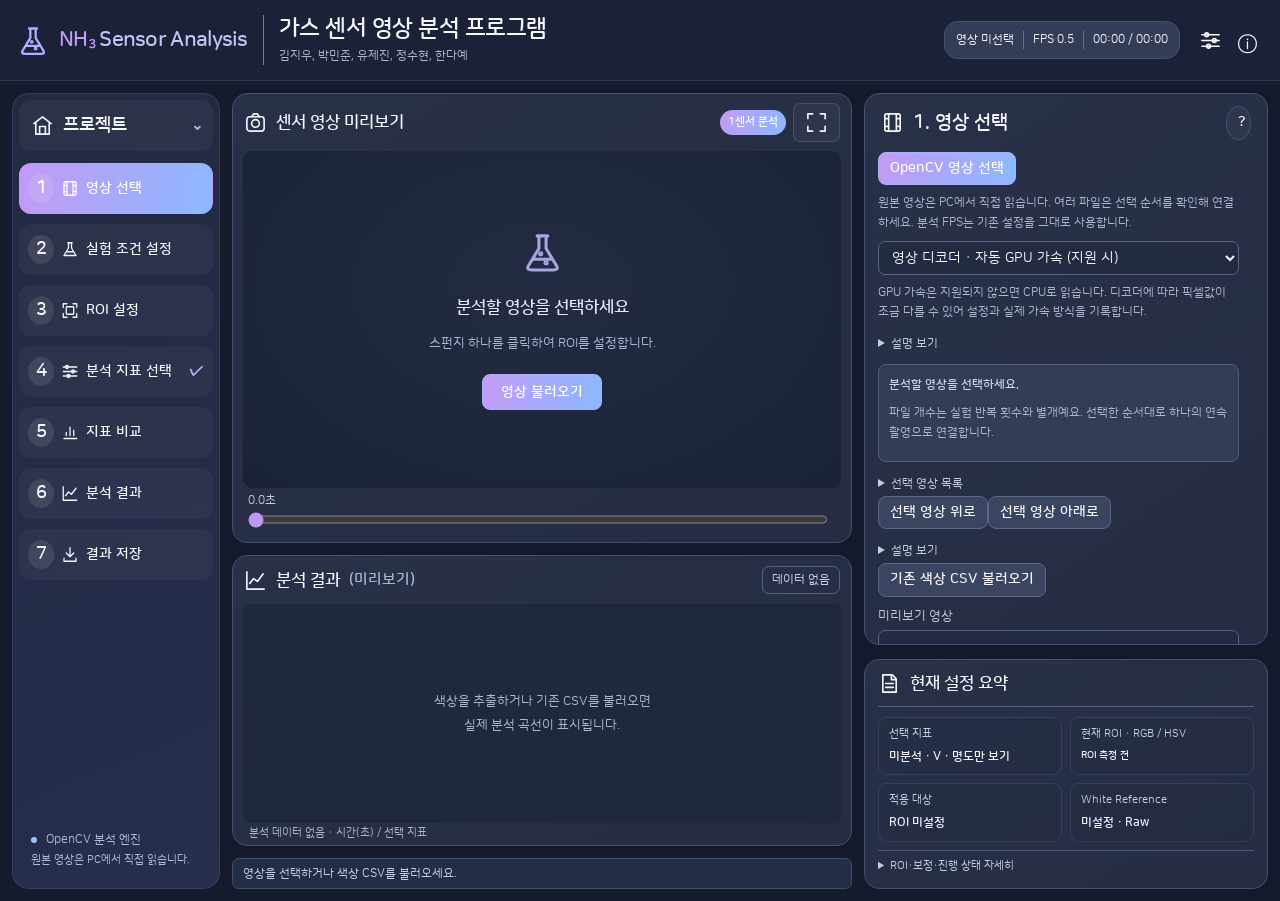
==== commit aa69c1a8: "Preserve calibration choices and rank candidates across the full experiment" ====
--- a/frontend/index.html
+++ b/frontend/index.html
@@ -1,2 +1,2 @@
 <!DOCTYPE html>
-<html lang="ko" class="nh3-booting" data-startup-message="NH₃ Sensor Analysis · 화면 준비 중"><head><meta><title>NH₃ Sensor Analysis</title><style id="startupGate">html.nh3-booting{background:#151a2d}html.nh3-booting body{visibility:hidden!important}html.nh3-booting::after{content:attr(data-startup-message);position:fixed;inset:0;display:grid;place-items:center;background:#151a2d;color:#acb6cd;font:15px 'Malgun Gothic',sans-serif;z-index:2147483647}</style><link rel="stylesheet" href="components.css"><link rel="stylesheet" href="dashboard.css"></head><body><header id="dashboardHeader"><div class="dashboardBrand"><svg class="brandFlask" viewBox="0 0 24 24" fill="none" stroke="currentColor" stroke-width="1.7" stroke-linecap="round" stroke-linejoin="round" aria-hidden="true"><path d="M9 3h6M10 3v7L4 20q-1 2 2 2h12q3 0 2-2l-6-10V3M7 16h10"></path><circle cx="11" cy="13" r=".6"></circle><circle cx="14" cy="18" r=".6"></circle></svg><span>NH₃ <b>Sensor Analysis</b></span></div><div class="dashboardTitle"><h1>가스 센서 영상 분석 프로그램</h1><p>김지우, 박민준, 유제진, 정수현, 한다예</p></div><div class="dashboardMeta"><span id="dashFile" title="">영상 미선택</span><span id="dashFPS">FPS 0.5</span><span id="dashTime">00:00 / 00:00</span></div><div class="dashboardHeaderActions"><button id="dashSettings" title="실험 조건 설정" aria-label="실험 조건 설정"><svg class="" viewBox="0 0 24 24" fill="none" stroke="currentColor" stroke-width="1.7" stroke-linecap="round" stroke-linejoin="round" aria-hidden="true"><path d="M3 6h18M3 12h18M3 18h18"></path><circle cx="8" cy="6" r="2"></circle><circle cx="16" cy="12" r="2"></circle><circle cx="10" cy="18" r="2"></circle></svg></button><button id="dashHelp" title="사용 안내" aria-label="사용 안내">ⓘ</button></div></header><div id="dashboard"><nav class="dashboardSidebar" aria-label="분석 단계"><h2><svg class="" viewBox="0 0 24 24" fill="none" stroke="currentColor" stroke-width="1.7" stroke-linecap="round" stroke-linejoin="round" aria-hidden="true"><path d="M3 10l9-7 9 7M5 9v12h14V9M9 21v-8h6v8"></path></svg>프로젝트 <span>⌄</span></h2><div id="dashboardSteps"><button class="stepButton" data-step="1" aria-current="false"><span class="stepNumber">1</span><svg class="" viewBox="0 0 24 24" fill="none" stroke="currentColor" stroke-width="1.7" stroke-linecap="round" stroke-linejoin="round" aria-hidden="true"><rect x="4" y="3" width="16" height="18" rx="2"></rect><path d="M8 3v18M16 3v18M4 8h4M4 16h4M16 8h4M16 16h4"></path></svg><span>영상 선택</span><span class="stepCheck" aria-hidden="true"></span></button><button class="stepButton" data-step="2" aria-current="false"><span class="stepNumber">2</span><svg class="" viewBox="0 0 24 24" fill="none" stroke="currentColor" stroke-width="1.7" stroke-linecap="round" stroke-linejoin="round" aria-hidden="true"><path d="M9 3h6M10 3v7L4 20h16L14 10V3M7 15h10"></path></svg><span>실험 조건 설정</span><span class="stepCheck" aria-hidden="true"></span></button><button class="stepButton" data-step="3" aria-current="false"><span class="stepNumber">3</span><svg class="" viewBox="0 0 24 24" fill="none" stroke="currentColor" stroke-width="1.7" stroke-linecap="round" stroke-linejoin="round" aria-hidden="true"><path d="M8 3H3v5M16 3h5v5M21 16v5h-5M8 21H3v-5"></path><rect x="7" y="7" width="10" height="10" rx="1"></rect></svg><span>ROI 설정</span><span class="stepCheck" aria-hidden="true"></span></button><button class="stepButton selected complete" data-step="4" aria-current="step"><span class="stepNumber">4</span><svg class="" viewBox="0 0 24 24" fill="none" stroke="currentColor" stroke-width="1.7" stroke-linecap="round" stroke-linejoin="round" aria-hidden="true"><path d="M3 6h18M3 12h18M3 18h18"></path><circle cx="8" cy="6" r="2"></circle><circle cx="16" cy="12" r="2"></circle><circle cx="10" cy="18" r="2"></circle></svg><span>분석 지표 선택</span><span class="stepCheck" aria-hidden="true">✓</span></button><button class="stepButton" data-step="5" aria-current="false"><span class="stepNumber">5</span><svg class="" viewBox="0 0 24 24" fill="none" stroke="currentColor" stroke-width="1.7" stroke-linecap="round" stroke-linejoin="round" aria-hidden="true"><path d="M4 20h17M7 16v-4M12 16V5M17 16V9"></path></svg><span>지표 비교</span><span class="stepCheck" aria-hidden="true"></span></button><button class="stepButton" data-step="6" aria-current="false"><span class="stepNumber">6</span><svg class="" viewBox="0 0 24 24" fill="none" stroke="currentColor" stroke-width="1.7" stroke-linecap="round" stroke-linejoin="round" aria-hidden="true"><path d="M3 3v18h18M6 15l4-5 4 3 6-8"></path></svg><span>분석 결과</span><span class="stepCheck" aria-hidden="true"></span></button><button class="stepButton" data-step="7" aria-current="false"><span class="stepNumber">7</span><svg class="" viewBox="0 0 24 24" fill="none" stroke="currentColor" stroke-width="1.7" stroke-linecap="round" stroke-linejoin="round" aria-hidden="true"><path d="M12 3v12m-5-5 5 5 5-5M4 17v4h16v-4"></path></svg><span>결과 저장</span><span class="stepCheck" aria-hidden="true"></span></button></div><div class="sidebarFoot"><span class="engineDot"></span> OpenCV 분석 엔진<br><small>원본 영상은 PC에서 직접 읽습니다.</small></div></nav><div class="dashboardCenter"><section class="dashboardVideo panel"><div class="panelHeading"><h2><svg class="" viewBox="0 0 24 24" fill="none" stroke="currentColor" stroke-width="1.7" stroke-linecap="round" stroke-linejoin="round" aria-hidden="true"><rect x="3" y="6" width="18" height="15" rx="3"></rect><path d="M8 6l2-3h4l2 3"></path><circle cx="12" cy="13" r="4"></circle></svg>센서 영상 미리보기</h2><div class="videoTools"><span class="sensorChip">1센서 분석</span><button id="dashFullscreen" title="영상 확대" aria-label="영상 확대"><svg class="" viewBox="0 0 24 24" fill="none" stroke="currentColor" stroke-width="1.7" stroke-linecap="round" stroke-linejoin="round" aria-hidden="true"><path d="M3 8V3h5M16 3h5v5M21 16v5h-5M8 21H3v-5"></path></svg></button></div></div><div id="dashboardViewport"><div id="dashVideoEmpty"><span><svg class="brandFlask" viewBox="0 0 24 24" fill="none" stroke="currentColor" stroke-width="1.7" stroke-linecap="round" stroke-linejoin="round" aria-hidden="true"><path d="M9 3h6M10 3v7L4 20q-1 2 2 2h12q3 0 2-2l-6-10V3M7 16h10"></path><circle cx="11" cy="13" r=".6"></circle><circle cx="14" cy="18" r=".6"></circle></svg></span><strong>분석할 영상을 선택하세요</strong><p>스펀지 하나를 클릭하여 ROI를 설정합니다.</p><button id="dashEmptyOpen" class="primary">영상 불러오기</button></div><canvas id="frame" width="960" height="540"></canvas></div><div id="dashboardScrub"><div class="videoScrub"><div><label><span id="previewLabel">0.0초 (0분 0초)</span></label><input id="previewTime" type="range" value="0" min="0" max="901.1999999999999" step="0.2" oninput="scrubPreview()"></div><span id="videoDurationLabel" class="hint">전체 길이 901.3초 (15분 1초)</span></div></div></section><section class="dashboardGraph panel"><div class="panelHeading"><h2><svg class="" viewBox="0 0 24 24" fill="none" stroke="currentColor" stroke-width="1.7" stroke-linecap="round" stroke-linejoin="round" aria-hidden="true"><path d="M3 3v18h18M6 15l4-5 4 3 6-8"></path></svg>분석 결과 <small>(미리보기)</small></h2><span id="dashGraphChannel">데이터 없음</span></div><div id="dashboardGraphBody"><div id="dashGraphEmpty">색상을 추출하거나 기존 CSV를 불러오면<br>실제 분석 곡선이 표시됩니다.</div><canvas id="plot" width="1000" height="300"></canvas></div><div id="dashboardPlotInfo"><p class="hint" id="plotinfo">X축: 영상 시작 후 시간(초) / Y축: 선택한 색상 지표값 · 7개 영상, 2,698개 표본</p></div></section><div id="dashboardStatus"><button id="dashQuickCancel" hidden>중지</button><div id="status" class="status">영상을 선택하거나 색상 CSV를 불러오세요.</div></div></div><aside class="dashboardRight"><section class="dashboardWork panel"><div class="panelHeading"><h2 id="dashboardWorkTitle"><svg class="" viewBox="0 0 24 24" fill="none" stroke="currentColor" stroke-width="1.7" stroke-linecap="round" stroke-linejoin="round" aria-hidden="true"><path d="M3 6h18M3 12h18M3 18h18"></path><circle cx="8" cy="6" r="2"></circle><circle cx="16" cy="12" r="2"></circle><circle cx="10" cy="18" r="2"></circle></svg><span>4. 분석 지표 선택</span></h2><button id="dashStepHelp" aria-label="현재 단계 안내" title="현재 단계 안내">?</button></div><div id="dashboardWorkBody" class="analysisGrid"><div class="dashboardStepPane" id="dashboardStep1" hidden=""><section class="card"><h2>1. 영상 선택</h2><input id="videoFiles" type="file" accept="video/*,.mp4,.mov,.avi,.mkv" multiple=""><details class="helpFold"><summary>설명 보기</summary><p class="hint">이 HTML 하나를 친구에게 보내면 됩니다. 영상은 브라우저 안에서 처리하며 서버에 업로드하지 않습니다.</p></details><div id="videoSummary" class="hint"></div><details><summary>선택 영상 목록</summary><ol id="fileList" class="hint"><li>VID-0000.mp4</li><li>VID-0001.mp4</li><li>VID-0002.mp4</li><li>VID-0003.mp4</li><li>VID-0004.mp4</li><li>VID-0005.mp4</li><li>VID-0006.mp4</li></ol></details><button onclick="moveFile(-1)">선택 영상 위로</button><button onclick="moveFile(1)">선택 영상 아래로</button><details class="helpFold"><summary>설명 보기</summary><p class="hint">파일 순서대로 연속 촬영으로 연결합니다. 재생은 브라우저가 지원하는 코덱이어야 합니다. 원본 HEVC(H.265)는 PC에 따라 재생되지 않을 수 있습니다.</p></details><button onclick="document.getElementById('csvFile').click()">기존 색상 CSV 불러오기</button><input id="csvFile" type="file" accept=".csv" hidden=""><label>미리보기 영상</label><select id="previewVideo" onchange="$('previewTime').value=0;showPreview()"><option value="0">VID-0000.mp4</option><option value="1">VID-0001.mp4</option><option value="2">VID-0002.mp4</option><option value="3">VID-0003.mp4</option><option value="4">VID-0004.mp4</option><option value="5">VID-0005.mp4</option><option value="6">VID-0006.mp4</option></select></section></div><div class="dashboardStepPane" id="dashboardStep2" hidden=""><section class="card"><h2>2. 분석 및 실험 조건</h2><div class="row"><div><label>분석 FPS</label><input id="fps" type="number" value="0.5" min="0.01" max="30" step="0.1"></div><div><label>가장자리 제외(px)</label><input id="edge" type="number" value="8" min="0" max="80"></div></div><details class="helpFold"><summary>설명 보기</summary><p class="hint">0.5fps = 약 2초마다 1장. 분석 화면은 960×540이며 픽셀 설정도 이 크기 기준입니다.</p></details><input id="initial" type="hidden" value="0"><input id="on" type="hidden" value="500"><input id="off" type="hidden" value="1000"><input id="cycles" type="hidden" value="1"><label>평균 구간(초)</label><input id="baseline_window" type="number" value="30" min="1"><h3>기계 실행 순서</h3><label>첫 주입 시작(영상 기준 초 · 선택 입력)</label><input id="firstInjection" type="number" min="0" value="" placeholder="비워두면 자동 추정 · 직접 입력 시 우선 적용" onchange="estimatedFirst=null;updateFirstInjection()"><p class="hint" id="firstTimingNote">비워두면 색 변화로 주입 시작과 t90를 자동 계산합니다. 시작 시각을 알고 있다면 입력하세요.</p><details class="helpFold"><summary>설명 보기</summary><p class="hint">농도와 주입·제거·회복 지속시간을 입력하면 다음 구간이 연속으로 이어집니다.</p></details><div style="overflow:auto"><table id="planTable"><thead><tr><th>#</th><th>농도<br>ppm</th><th>가스 주입<br>지속시간(초)</th><th>제거·회복<br>지속시간(초)</th><th>자동 계산<br>구간(초)</th><th></th></tr></thead><tbody id="planRows"></tbody></table></div><p class="hint" id="planEmpty" hidden="">+ 실험 구간 추가로 기계에 입력한 지속시간을 적으세요. 제거·회복 종료는 센서의 실제 회복 완료와 별개입니다.</p><button onclick="addCycle()">+ 실험 구간 추가</button><label>회복 시간 판정 기준(%)</label><input id="recovery_percent" type="number" min="1" max="99" step="1" value="80"><details class="helpFold"><summary>설명 보기</summary><p class="hint">예: 80%는 주입으로 변한 색이 원래 색 쪽으로 80% 돌아오는 시점입니다. 반응 시간은 t90 기준을 유지합니다.</p></details><p class="hint" id="averageHelp">주입 직전·주입 끝·회복 끝의 최대 30초를 평균합니다.</p><p class="hint" id="schedule">3개 실험 구간 · 연속 촬영 시작=0초</p><div id="experimentTimeline"><div class="phaseRow"><b>1회</b><div class="phaseGas" style="flex: 500 1 0%;">30 ppm · 주입 1009.3~1509.3초</div><div class="phaseAir" style="flex: 1000 1 0%;">회복 1509.3~2509.3초</div></div><div class="phaseRow"><b>2회</b><div class="phaseGas" style="flex: 500 1 0%;">30 ppm · 주입 2509.3~3009.3초</div><div class="phaseAir" style="flex: 1000 1 0%;">회복 3009.3~4009.3초</div></div><div class="phaseRow"><b>3회</b><div class="phaseGas" style="flex: 500 1 0%;">30 ppm · 주입 4009.3~4509.3초</div><div class="phaseAir" style="flex: 1000 1 0%;">회복 4509.3~5509.3초</div></div></div><p id="coverageNote" hidden=""></p><input id="confirmed" type="checkbox" hidden=""><details class="helpFold"><summary>설명 보기</summary><p class="hint">기본 시간은 이전 영상의 색 변화로 추정한 예시입니다. 확인 전에는 반응·회복 시간이 가정에 따른 값으로 표시됩니다.</p></details><button class="primary" id="start" onclick="start()">색상 추출 시작</button><button onclick="cancelAnalysis()">분석 중지</button></section></div><div class="dashboardStepPane" id="dashboardStep3" hidden=""><section class="card roiCard"><h2>3. 분석 영역 설정</h2><div class="row"><div></div></div><div class="roiButtons"><button class="primary" id="autoROI" onclick="autoSensor()">센서 자동 지정</button><button onclick="editSensor()">센서 윤곽 직접 지정</button><button onclick="if(roiLocked)lockROI();setROIMode('white')">흰색 기준 드래그</button><button onclick="if(roiLocked)lockROI();sensor=[];drawFrame()">센서 점 초기화</button></div><p class="hint" id="roiHint">흰색 기준 영역을 드래그하세요.</p><details class="helpFold"><summary>설명 보기</summary><p class="hint">ROI는 모든 영상에 같은 위치로 적용됩니다. 중간·끝 화면에서도 센서 안에 남아 있는지 확인하세요.</p></details><section class="card dashboardProgress" id="progressCard" aria-live="polite"><div class="progressRow"><strong>색상 추출 진행률</strong><span id="progressPercent" class="progressPercent">100.0%</span></div><progress id="overallProgress" max="100" value="100" aria-label="전체 색상 추출 진행률"></progress><div class="progressRow"><span id="progressVideo">영상 7 / 7 · VID-0006.mp4</span><span id="videoPercent">100.0%</span></div><p id="progressDetail" hidden=""></p><progress id="videoProgress" max="100" value="100" aria-label="현재 영상 색상 추출 진행률"></progress></section></section></div><div class="dashboardStepPane" id="dashboardStep4"><section class="card metricChoice"><h2>4. 분석 지표 선택</h2><details class="helpFold"><summary>설명 보기</summary><p class="hint">각 색상 성분을 어느 비중으로 섞을지 조절하세요. 양수는 해당 값, 음수는 감소 방향을 사용합니다.</p></details><div id="combinationCard" class="mixCard"><strong>선택한 분석 지표</strong><h3 id="mixName">H(색조) 기반 지표 100%</h3><div id="mixBar" class="mixBar"><div title="H(색조) 기반 지표 100%" style="background: rgb(139, 92, 198); flex: 100 1 0%;">H 100%</div></div><p id="mixHelp" class="hint">R/G/B는 빨강·초록·파랑 채널, H는 색조, S는 채도, V는 명도입니다. H 기반 지표는 색조를 수식으로 변환한 값이며 B 채널과 다릅니다. 비중은 계산 가중치입니다.</p><details><summary>정확한 계산식 보기</summary><p id="mixFormula" class="hint">계산식: 1.00 × cos(H−240°)</p><details class="helpFold"><summary>설명 보기</summary><p class="hint">R/G/B는 255로 나눈 값, S는 색 선명도, V는 전체 밝기입니다. H 기반 지표 = cos(H−240°). H는 0~360°의 색조 각도이며 각도의 경계(0°=360°)를 처리하려고 변환합니다. 기준 각도 240°는 파랑 색조입니다. B는 픽셀의 파랑 채널 강도(0~255)로, 이 변환값과 다릅니다. 비중은 수식에 적용하는 가중치입니다.</p></details></details></div><div id="sliders"><div class="slider"><span class="channelLabel"><span class="channelDot" style="background: rgb(216, 77, 80);">R</span><b>R(red) 성분</b></span><input type="range" min="-1" max="1" step="0.05" style="accent-color: rgb(216, 77, 80);"><span>0.00</span></div><div class="slider"><span class="channelLabel"><span class="channelDot" style="background: rgb(35, 137, 106);">G</span><b>G(green) 성분</b></span><input type="range" min="-1" max="1" step="0.05" style="accent-color: rgb(35, 137, 106);"><span>0.00</span></div><div class="slider"><span class="channelLabel"><span class="channelDot" style="background: rgb(52, 125, 224);">B</span><b>B(blue) 성분</b></span><input type="range" min="-1" max="1" step="0.05" style="accent-color: rgb(52, 125, 224);"><span>0.00</span></div><div class="slider"><span class="channelLabel"><span class="channelDot" style="background: rgb(139, 92, 198);">H</span><b>H(색조) 기반 지표</b></span><input type="range" min="-1" max="1" step="0.05" style="accent-color: rgb(139, 92, 198);"><span>1.00</span></div><div class="slider"><span class="channelLabel"><span class="channelDot" style="background: rgb(206, 135, 45);">S</span><b>S(채도) 선명도</b></span><input type="range" min="-1" max="1" step="0.05" style="accent-color: rgb(206, 135, 45);"><span>0.00</span></div><div class="slider"><span class="channelLabel"><span class="channelDot" style="background: rgb(96, 125, 139);">V</span><b>V(명도) 밝기</b></span><input type="range" min="-1" max="1" step="0.05" style="accent-color: rgb(96, 125, 139);"><span>0.00</span></div></div><button onclick="applyBRPreset()">−R:B = 1:1</button><button class="primary" onclick="window.evaluate()">이 조합으로 결과 보기</button></section></div><div class="dashboardStepPane" id="dashboardStep5" hidden=""><section class="card candidateChoice"><h2>5. 분석 지표 비교</h2><label>후보 평가 기준</label><select id="evaluationMode" onchange="if(rows.length)recommend()"><option value="balanced">종합 평가</option><option value="amplitude">반응 크기 우선</option><option value="stability">반복 안정성 우선</option><option value="speed">반응·회복 속도 우선</option></select><p class="hint">같은 농도끼리 비교합니다. 순위는 현재 데이터의 탐색 결과입니다.</p><details><summary>지표 저장·불러오기 / 성능 비교 그래프</summary><button onclick="saveMetric()">선택한 지표 JSON 저장</button><button onclick="$('metricFile').click()">저장한 지표 적용</button><input id="metricFile" type="file" accept=".json" hidden=""><canvas id="candidatePlot" width="1000" height="300"></canvas><p id="candidateLegend" class="hint"></p></details><button class="primary" onclick="recommend()">후보 비교하고 추천</button><details class="helpFold"><summary>설명 보기</summary><p class="hint">색 변화가 크고, 기준색이 안정적이며, 반복마다 비슷하게 반응하는 조합을 비교합니다. 반응 속도와 회복 정도도 함께 봅니다. 현재 데이터의 후보이며, 최종 지표는 별도 반복 실험에서 확인하세요.</p></details><p id="rankNote" class="hint">현재 영상에서 변화폭·기준값 안정성·반복 간 차이·반응 시간·회복 정도를 함께 비교한 탐색용 순서예요.</p><div style="overflow:auto"><table id="rankTable"><thead><tr><th>순서</th><th>섞는 색상값과 비중</th><th title="작을수록 반복별 변화폭이 비슷함">반응폭 CV</th><th>변화폭</th><th>반응 t90</th><th id="recoveryRankLabel">회복 t80</th><th>회복률</th><th>계산 자료</th></tr></thead><tbody id="rank"><tr><td>1</td><td><b>H(색조) 기반 지표 100%</b></td><td title="반복별 변화폭의 차이(CV). 작을수록 비슷한 크기로 반응합니다.">12.9%</td><td>1.750</td><td>253.2초 (3회)</td><td>341.6초 (3회)</td><td>95.3%</td><td><details><summary>3회 사용</summary><div class="hint">비교 점수 3.931 · 같은 데이터에서 평가한 탐색용 점수</div></details></td><td><button>이 조합 적용</button></td></tr><tr><td>2</td><td><b>R(red) 성분 감소 10% + H(색조) 기반 지표 90%</b></td><td title="반복별 변화폭의 차이(CV). 작을수록 비슷한 크기로 반응합니다.">12.5%</td><td>1.591</td><td>253.2초 (3회)</td><td>344.8초 (3회)</td><td>94.9%</td><td><details><summary>3회 사용</summary><div class="hint">비교 점수 3.921 · 같은 데이터에서 평가한 탐색용 점수</div></details></td><td><button>이 조합 적용</button></td></tr><tr><td>3</td><td><b>R(red) 성분 감소 20% + H(색조) 기반 지표 80%</b></td><td title="반복별 변화폭의 차이(CV). 작을수록 비슷한 크기로 반응합니다.">12.0%</td><td>1.433</td><td>253.9초 (3회)</td><td>350.5초 (3회)</td><td>94.5%</td><td><details><summary>3회 사용</summary><div class="hint">비교 점수 3.898 · 같은 데이터에서 평가한 탐색용 점수</div></details></td><td><button>이 조합 적용</button></td></tr><tr><td>4</td><td><b>R(red) 성분 감소 30% + H(색조) 기반 지표 70%</b></td><td title="반복별 변화폭의 차이(CV). 작을수록 비슷한 크기로 반응합니다.">11.4%</td><td>1.274</td><td>253.2초 (3회)</td><td>360.7초 (3회)</td><td>94.0%</td><td><details><summary>3회 사용</summary><div class="hint">비교 점수 3.866 · 같은 데이터에서 평가한 탐색용 점수</div></details></td><td><button>이 조합 적용</button></td></tr><tr><td>5</td><td><b>R(red) 성분 감소 40% + H(색조) 기반 지표 60%</b></td><td title="반복별 변화폭의 차이(CV). 작을수록 비슷한 크기로 반응합니다.">10.6%</td><td>1.115</td><td>253.2초 (3회)</td><td>372.8초 (3회)</td><td>93.3%</td><td><details><summary>3회 사용</summary><div class="hint">비교 점수 3.822 · 같은 데이터에서 평가한 탐색용 점수</div></details></td><td><button>이 조합 적용</button></td></tr><tr><td>6</td><td><b>R(red) 성분 감소 50% + H(색조) 기반 지표 50%</b></td><td title="반복별 변화폭의 차이(CV). 작을수록 비슷한 크기로 반응합니다.">9.7%</td><td>0.957</td><td>252.4초 (3회)</td><td>385.5초 (3회)</td><td>92.3%</td><td><details><summary>3회 사용</summary><div class="hint">비교 점수 3.773 · 같은 데이터에서 평가한 탐색용 점수</div></details></td><td><button>이 조합 적용</button></td></tr><tr><td>7</td><td><b>R(red) 성분 감소 60% + H(색조) 기반 지표 40%</b></td><td title="반복별 변화폭의 차이(CV). 작을수록 비슷한 크기로 반응합니다.">8.5%</td><td>0.798</td><td>251.7초 (3회)</td><td>410.4초 (3회)</td><td>91.1%</td><td><details><summary>3회 사용</summary><div class="hint">비교 점수 3.679 · 같은 데이터에서 평가한 탐색용 점수</div></details></td><td><button>이 조합 적용</button></td></tr><tr><td>8</td><td><b>R(red) 성분 감소 70% + H(색조) 기반 지표 30%</b></td><td title="반복별 변화폭의 차이(CV). 작을수록 비슷한 크기로 반응합니다.">7.1%</td><td>0.639</td><td>252.1초 (3회)</td><td>470.5초 (3회)</td><td>89.2%</td><td><details><summary>3회 사용</summary><div class="hint">비교 점수 3.467 · 같은 데이터에서 평가한 탐색용 점수</div></details></td><td><button>이 조합 적용</button></td></tr><tr><td>9</td><td><b>R(red) 성분 감소 80% + H(색조) 기반 지표 20%</b></td><td title="반복별 변화폭의 차이(CV). 작을수록 비슷한 크기로 반응합니다.">7.0%</td><td>0.481</td><td>251.0초 (3회)</td><td>657.6초 (3회)</td><td>86.1%</td><td><details><summary>3회 사용</summary><div class="hint">비교 점수 2.946 · 같은 데이터에서 평가한 탐색용 점수</div></details></td><td><button>이 조합 적용</button></td></tr><tr><td>10</td><td><b>R(red) 성분 감소 90% + H(색조) 기반 지표 10%</b></td><td title="반복별 변화폭의 차이(CV). 작을수록 비슷한 크기로 반응합니다.">12.7%</td><td>0.322</td><td>249.1초 (3회)</td><td>897.3초 (1회)</td><td>80.0%</td><td><details><summary>3회 사용</summary><div class="hint">비교 점수 2.179 · 같은 데이터에서 평가한 탐색용 점수</div></details></td><td><button>이 조합 적용</button></td></tr></tbody></table></div><details><summary>추천 점수 정의</summary><p class="hint">log(1+중앙 변화폭/SD) × 변화 방향 일치도 × (0.5+0.5×회복률) ÷ [(1+변화량 CV)×(1+평균 반응t90/주입시간)×(1+평균 설정 회복 시간/회복시간)]. 회복률은 점수에서만 0~1로 제한합니다. 90% 도달 미확인 시간은 점수 계산에 해당 주입/회복 구간 길이를 사용합니다. 점수는 검증된 감도나 정확도가 아닙니다. 설정과 함께 결과 파일에 보존됩니다.</p></details><p id="warnings" class="hint"></p></section></div><div class="dashboardStepPane" id="dashboardStep6" hidden=""><section class="card" id="keyMetrics"><h2>분석 요약</h2><details class="helpFold"><summary>설명 보기</summary><p class="hint">촬영 범위가 충분한 반복의 평균입니다. 값이 없는 시간은 평균에서 제외하며, 확인 횟수를 함께 표시합니다.</p></details><div class="metricGrid"><div><span>색 변화폭 |Δ|</span><strong id="keyAmplitude">1.750</strong><small>클수록 같은 농도에서 색 변화가 큼</small></div><div><span>90% 반응 시간</span><strong id="keyResponse">253.2초 (4분 13초)</strong><small id="keyResponseNote">90% 도달 확인 3/3회</small></div><div><span>회복 시간 · <span id="recoveryMetricLabel">t80</span></span><strong id="keyRecovery">341.6초 (5분 42초)</strong><small id="keyRecoveryNote">80% 회복 확인 3/3회</small></div><div><span>반응폭 변동계수 · CV</span><strong id="keyCV">12.9%</strong><small>작을수록 같은 농도에서 반복별 변화폭이 비슷함</small></div><div><span>Signal / Baseline SD</span><strong id="keySNR">26436.2</strong><small>클수록 주입 전 표준편차 대비 변화가 큼</small></div></div><details class="helpFold"><summary>설명 보기</summary><p class="hint">변화폭은 선택한 조합의 단위입니다. 농도별 감도는 여러 농도 실험 후 평가하며, 이 화면은 현재 실험의 후보 지표를 비교합니다.</p></details></section><section class="card" id="selectedResults"><h2>6. 선택 지표의 분석 결과</h2><div class="resultGrid"><div class="resultGraph"><div class="legend"><span class="gas">가스 주입 구간</span><span class="air">제거 후 회복 구간</span><span class="boundary">영상 파일 연결 지점</span></div><div id="sensorPhotoAction" style="margin-top:8px;display:flex;justify-content:flex-start"><button class="primary" style="margin:0;padding:7px 12px;font-size:13px" onclick="openSensorPhotos()">피크·회복 센서 사진 보기</button></div></div><div class="resultNumbers"><p id="timeBasis" class="basis ">입력한 주입·제거 시간 가정 기준 · 실제 기록을 확인하세요.</p><div class="summaryGrid" hidden="" style="display:none"><div><span>주입·회복까지 촬영한 반복</span><strong id="summaryCycles">3 / 3회</strong></div><div><span><span id="recoverySummaryLabel">80% 회복 확인</span></span><strong id="summaryRecovered">3 / 3회</strong></div><div><span>회복 구간 끝의 평균 회복률</span><strong id="summaryRecovery">95.3%</strong></div></div><p id="recoveryExplanation" class="hint">촬영이 충분한 반복에서 설정 기준의 회복 여부를 확인했어요.</p><div style="overflow:auto" id="cycleTable"><table><thead><tr><th>반복</th><th title="주입 끝 평균 − 주입 직전 평균">색 변화폭</th><th title="작을수록 기준 구간의 색이 안정적">Baseline SD<br>주입 전 표준편차</th><th>90% 변하는 데<br>걸린 시간</th><th><span id="recoveryTableLabel">80% 회복 시간</span></th><th>최종 회복률<br>(Recovery %)</th><th>회복 구간<br>촬영 완료 여부</th></tr></thead><tbody id="cycleRows"><tr><td>1회 · 30 ppm</td><td>1.491</td><td>0.00002</td><td class="timeGood">460.0초</td><td class="timeGood">84.9초</td><td title="회복 구간 마지막 평균색이 주입 전 색으로 얼마나 돌아왔는지입니다. 100%가 원래 색이며 초과·음수도 그대로 표시합니다."><b>98.0%</b><div class="recoveryTrack"><div style="width: 98.0432%; background: rgb(35, 137, 106);"></div></div></td><td>설정한 회복 종료까지 촬영됨</td></tr><tr><td>2회 · 30 ppm</td><td>1.912</td><td>0.00020</td><td class="timeGood">194.9초</td><td class="timeGood">350.0초</td><td title="회복 구간 마지막 평균색이 주입 전 색으로 얼마나 돌아왔는지입니다. 100%가 원래 색이며 초과·음수도 그대로 표시합니다."><b>94.9%</b><div class="recoveryTrack"><div style="width: 94.8672%; background: rgb(35, 137, 106);"></div></div></td><td>설정한 회복 종료까지 촬영됨</td></tr><tr><td>3회 · 30 ppm</td><td>1.846</td><td>0.00305</td><td class="timeGood">104.7초</td><td class="timeGood">590.1초</td><td title="회복 구간 마지막 평균색이 주입 전 색으로 얼마나 돌아왔는지입니다. 100%가 원래 색이며 초과·음수도 그대로 표시합니다."><b>93.0%</b><div class="recoveryTrack"><div style="width: 93.0157%; background: rgb(35, 137, 106);"></div></div></td><td>설정한 회복 종료까지 촬영됨</td></tr></tbody></table></div><details><summary>표의 값은 무엇을 뜻하나요?</summary><p class="hint">색 변화폭: 주입 끝 색 − 주입 직전 색.<br>Baseline SD(주입 전 표준편차): 작을수록 주입 전 색이 안정적.<br>90% 변화 시간: 주입 시작부터 색 변화폭의 90%에 도달할 때까지.<br>회복 시간: 제거 시작부터 설정한 비율만큼 변화가 돌아올 때까지.<br>최종 회복률(Recovery %): 회복 마지막 평균값으로 계산하며 100%는 원래 색, 100% 미만이면 일부 변화가 남아 있습니다.<br>시간은 기준을 만족한 표본 3개가 연속 확인돼야 표시합니다. 촬영 완료 여부는 입력한 회복 종료 시점까지 영상이 있다는 뜻이며, 센서가 완전히 회복했다는 뜻은 아닙니다.</p></details></div></div><details class="v2Full" id="overlayPanel"><summary>같은 농도의 반복 반응 비교</summary><label>비교 농도</label><select id="overlayConcentration" onchange="renderOverlays()"></select><div class="v2Plots"><div><h3>주입 반응 중첩</h3><canvas id="responseOverlay" width="1000" height="300"></canvas><p class="hint">X축: 가스 주입 후 시간(초) / Y축: 각 회차 주입 전 대비 변화량</p></div><div><h3>제거 후 회복 중첩</h3><canvas id="recoveryOverlay" width="1000" height="300"></canvas><p class="hint">X축: 가스 제거 후 시간(초) / Y축: 각 회차 주입 전 대비 변화량</p></div></div><p id="overlayLegend" class="hint"></p><div id="repeatSummary" class="v2Table"></div><p class="hint">CV는 같은 농도에서 완료된 반복 2회 이상일 때 계산합니다. 0에 가까운 평균, 부족한 표본에서는 계산하지 않습니다.</p></details></section><section class="card v2Full" id="qualityCard"><h2>데이터 품질 검사</h2><p id="qualitySummary" class="hint">추출 후 조명 안정성과 선택 지표의 큰 튐을 확인합니다.</p><div class="qualityCoreItem"><h3>1. 조명 안정성</h3><p id="qualityWhiteState" class="basis">데이터 없음</p><details><summary>White RGB 그래프·발생 시각 보기</summary><canvas id="whitePlot" width="1000" height="300"></canvas><p class="hint">X축: 영상 시간(초) / Y축: White Reference RGB 평균값(0–255)</p><div id="qualityWhiteList" class="v2Table"></div></details></div><div class="qualityCoreItem"><h3>2. 색상 데이터 이상 변화</h3><p id="qualitySignalState" class="basis">데이터 없음</p><details><summary>선택 지표 그래프·발생 시각 보기</summary><canvas id="qualitySignalPlot" width="1000" height="300"></canvas><p id="qualitySignalAxis" class="hint">선택한 RGB/HSV 분석 지표에서 순간적으로 크게 튀는 시점을 확인합니다.</p><div id="qualityAnomalies" class="v2Table"></div></details></div><details id="qualityAdvanced"><summary>상세 설정·검사 기준</summary><label for="qualitySensitivity">색상 튐 감지 민감도</label><select id="qualitySensitivity" onchange="refreshV2()"><option value="standard" selected="">표준</option><option value="sensitive">민감하게</option><option value="relaxed">큰 튐 위주</option></select><p class="hint">White는 초기 RGB 대비 10% 변화와 직전 RGB의 큰 변화를 하나로 검사합니다. 심각한 포화·보정 불가도 같은 항목에서 확인합니다. 색상 튐은 MAD와 주변 표본을 비교하고, 지속적인 주입·제거 반응은 순간 오류와 구분합니다. 이 기준은 품질 합격 판정이 아닙니다.</p><p id="qualityNotes" class="hint"></p><p id="qualityReviewComparison" class="hint"></p></details><p class="hint">원본 영상과 그래프를 확인한 후 유지 또는 제외하세요. 자동 삭제·보간은 하지 않습니다.</p><span id="qualityCalibrationAnchor" hidden=""></span></section><section class="card v2Full" id="calibrationCard"><h2>농도별 분석</h2><p id="calibrationSummary" class="hint">서로 다른 농도 데이터가 있으면 검량선을 계산합니다.</p><details><summary>농도별 평균·검량선 보기</summary><canvas id="calibrationPlot" width="1000" height="300"></canvas><p class="hint">X축: NH₃ 농도(ppm) / Y축: 선택 지표의 Response(주입 끝 − 주입 전). 오차 막대는 같은 농도 반복의 표본 SD입니다.</p><div id="calibrationTable" class="v2Table"></div><p id="calibrationNote" class="hint"></p></details></section></div><div class="dashboardStepPane" id="dashboardStep7" hidden=""><section class="card exportCard"><h2>결과 저장</h2><div id="saveFeedback" aria-live="polite">아직 이 화면에서 결과를 저장하지 않았습니다.</div><input id="chooseSaveLocation" type="checkbox" hidden=""><button class="primary" id="export" onclick="exportResults()">결과 ZIP 다운로드</button><button onclick="downloadCSV()">CSV 다운로드</button><button onclick="downloadExcel()">엑셀 다운로드</button><button onclick="openReportSettings()">결과보고서 PDF</button><details class="helpFold"><summary>설명 보기</summary><p class="hint">원본/보정 RGB·HSV, 선택 조합, 사이클별 결과, 후보 순위, 설정을 저장합니다.</p></details></section></div></div></section><section class="dashboardSummary panel"><h2><svg class="" viewBox="0 0 24 24" fill="none" stroke="currentColor" stroke-width="1.7" stroke-linecap="round" stroke-linejoin="round" aria-hidden="true"><path d="M5 3h10l4 4v14H5zM14 3v5h5M8 12h8M8 16h8"></path></svg>현재 설정 요약</h2><div class="summaryCells"><div><span>선택 지표</span><strong id="dashSummaryMetric">미분석 · V · 명도만 보기</strong></div><div><span>현재 ROI · RGB / HSV</span><strong id="dashSummaryWeights">ROI 측정 전</strong></div><div><span>적용 대상</span><strong id="dashSummaryTarget">ROI 미설정</strong></div><div><span>White Reference</span><strong id="dashSummaryWhite">배경 사각형 · 위치 확인 · 추출 전</strong></div></div></section></aside></div><dialog id="sensorPhotos"><div class="photoHeader"><h2>회차별 센서 사진</h2><button onclick="$('sensorPhotos').close()">닫기</button></div><nav id="photoTabs"></nav><p id="photoMetric" class="hint"></p><p id="photoStatus" class="hint" aria-live="polite"></p><div id="photoCards"></div></dialog><video id="decoder" muted="" playsinline="" preload="auto" style="position:fixed;bottom:0;right:0;width:2px;height:2px;pointer-events:none;opacity:.02"></video><script src="js/legacy-00.js"></script><script src="js/legacy-01.js"></script><script src="js/legacy-02.js"></script><dialog id="reportDialog" class="reportDialog"><div class="reportTop"><h2>결과보고서 PDF</h2><button onclick="$('reportDialog').close()">닫기</button></div><div id="reportForm"><div class="row"><div><label>실험 날짜</label><input id="reportDate" type="date"></div><div><label>센서 ID</label><input id="reportSensor" placeholder="시편 이름이나 실험 차수"></div></div><label>실험자 / 실험팀</label><input id="reportTeam" placeholder="미기록"><div class="row"><div><label>측정 온도(℃) · 선택</label><input id="reportTemp" type="number" step="any"></div><div><label>상대습도(%RH) · 선택</label><input id="reportRH" type="number" min="0" max="100" step="any"></div></div><div class="reportOptions"><label><input id="reportPhotos" type="checkbox">센서 반응 전·후 사진 포함(원본 영상 필요)</label><label><input id="reportQuality" type="checkbox" checked="">데이터 품질 검사 포함</label><label><input id="reportCandidates" type="checkbox" checked="">RGB/HSV 비교 포함</label><label><input id="reportConclusionInclude" type="checkbox" checked="">종합 분석 및 결론 포함</label></div><label>종합 분석 및 결론 · 직접 수정 가능</label><textarea id="reportConclusion" rows="7"></textarea><button onclick="resetReportConclusion()">현재 결과로 결론 다시 작성</button><p class="hint">입력하지 않은 정보는 ‘미기록’으로 표시합니다. 기본 3페이지이며 농도별 분석·사진·긴 표는 별도 페이지로 추가됩니다.</p><button class="primary" id="reportPreviewButton" onclick="makeReportPreview()">보고서 미리보기</button></div><p id="reportStatus" class="hint" aria-live="polite"></p><div id="reportPreviewControls" hidden=""><button onclick="$('reportForm').hidden=false">실험 정보·결론 수정</button><button class="primary" onclick="printReport()">PDF로 저장</button><p class="hint">인쇄창에서 ‘PDF로 저장’을 선택하세요. 용지 A4, 배율 100%, 머리글·바닥글 끄기, 배경 그래픽 켜기를 권장합니다.</p></div><iframe id="reportPreview" title="A4 결과보고서 미리보기" hidden=""></iframe></dialog><script src="js/legacy-03.js"></script><script src="js/legacy-04.js"></script><script src="js/legacy-06.js"></script><script src="js/legacy-07.js"></script><dialog id="qualityReviewDialog"><div class="photoHeader"><h2>이상 시점 장면 확인</h2><button onclick="closeQualityReview()">닫기</button></div><p id="qualityReviewEvent" class="hint"></p><p id="qualityReviewTime"></p><div id="qualityReviewPosition"></div><div class="qualityContextPlots"><div><span>White Reference RGB</span><canvas id="qualityReviewWhitePlot" width="1000" height="180"></canvas></div><div><span>보정된 선택 지표 · 제외 전 원본</span><canvas id="qualityReviewSignalPlot" width="1000" height="180"></canvas></div></div><p class="hint qualityGraphLegend">● 경고 표본 · 빨간 실선: 선택한 경고 시각 · 회색 점선: 현재 사진 시각 / X축: 전체 영상 시간(초)</p><div id="qualityReviewPhotos"></div><div class="qualityScrubWrap"><span id="qualityReviewAnchorMark" title="경고 감지 시각">▼</span><input id="qualityReviewSlider" type="range" min="0" max="0" step="1" value="0" aria-label="경고 주변 색상 표본" oninput="qualityScrub()"></div><div class="qualityFocusTools"><button onclick="qualityMoveSample(-1)">‹ 이전 표본</button><button onclick="qualityReturnAnchor()">경고 시점으로</button><button onclick="qualityMoveSample(1)">다음 표본 ›</button><span id="qualityReviewWindow" class="hint"></span></div><p class="hint">슬라이더로 주변 표본을 확인하세요. 녹색 선은 센서 ROI, 흰색 선은 White Reference입니다. CSV에 원래 ROI가 없으면 선을 표시하지 않습니다.</p><p id="qualityReviewDetails" class="hint"></p><p id="qualityReviewComment" class="hint"></p><label>검토 사유 · 제외 시 필수</label><textarea id="qualityReviewReason" placeholder="예: 손 가림 / 반사 / 실제 센서 변화 / 원인 미확인"></textarea><div id="qualityReviewActions"><button onclick="decideQualityReview('keep')">정상 변화 · 유지</button><button class="reviewExclude" onclick="decideQualityReview('exclude')">촬영 오류 · 제외</button><button onclick="decideQualityReview('unknown')">원인 미확인 · 유지</button><button onclick="decideQualityReview('')">판정 취소</button></div><p id="qualityReviewState" class="hint"></p><p class="hint">판정은 현재 표본 1개에만 적용합니다. 원본은 보존하고 제외 전후 결과를 비교합니다. 페이지를 닫기 전 CSV 또는 Excel·ZIP으로 저장하세요.</p></dialog><script src="js/legacy-08.js"></script><script src="js/legacy-09.js"></script><script src="js/legacy-10.js"></script><script src="js/legacy-11.js"></script><script src="js/legacy-12.js"></script><script src="js/legacy-13.js"></script><script src="js/legacy-14.js"></script><script src="js/legacy-15.js"></script><script src="js/legacy-16.js"></script><script src="js/legacy-17.js"></script><script src="js/legacy-18.js"></script><script src="js/desktop.js"></script><script src="js/dashboard.js"></script></body></html>+<html data-theme="dark" data-dashboard-theme="dark" lang="ko" class="nh3-booting" data-startup-message="NH₃ Sensor Analysis · 화면 준비 중"><head><meta><title>NH₃ Sensor Analysis</title><style id="startupGate">html.nh3-booting{background:#151a2d}html.nh3-booting body{visibility:hidden!important}html.nh3-booting::after{content:attr(data-startup-message);position:fixed;inset:0;display:grid;place-items:center;background:#151a2d;color:#acb6cd;font:15px 'Malgun Gothic',sans-serif;z-index:2147483647}</style><link rel="stylesheet" href="components.css"><link rel="stylesheet" href="dashboard.css"></head><body><header id="dashboardHeader"><div class="dashboardBrand"><svg class="brandFlask" viewBox="0 0 24 24" fill="none" stroke="currentColor" stroke-width="1.7" stroke-linecap="round" stroke-linejoin="round" aria-hidden="true"><path d="M9 3h6M10 3v7L4 20q-1 2 2 2h12q3 0 2-2l-6-10V3M7 16h10"></path><circle cx="11" cy="13" r=".6"></circle><circle cx="14" cy="18" r=".6"></circle></svg><span>NH₃ <b>Sensor Analysis</b></span></div><div class="dashboardTitle"><h1>가스 센서 영상 분석 프로그램</h1><p>김지우, 박민준, 유제진, 정수현, 한다예</p></div><div class="dashboardMeta"><span id="dashFile" title="">영상 미선택</span><span id="dashFPS">FPS 0.5</span><span id="dashTime">00:00 / 00:00</span></div><div class="dashboardHeaderActions"><button id="dashSettings" title="실험 조건 설정" aria-label="실험 조건 설정"><svg class="" viewBox="0 0 24 24" fill="none" stroke="currentColor" stroke-width="1.7" stroke-linecap="round" stroke-linejoin="round" aria-hidden="true"><path d="M3 6h18M3 12h18M3 18h18"></path><circle cx="8" cy="6" r="2"></circle><circle cx="16" cy="12" r="2"></circle><circle cx="10" cy="18" r="2"></circle></svg></button><button id="dashHelp" title="사용 안내" aria-label="사용 안내">ⓘ</button></div></header><div id="dashboard"><nav class="dashboardSidebar" aria-label="분석 단계"><h2><svg class="" viewBox="0 0 24 24" fill="none" stroke="currentColor" stroke-width="1.7" stroke-linecap="round" stroke-linejoin="round" aria-hidden="true"><path d="M3 10l9-7 9 7M5 9v12h14V9M9 21v-8h6v8"></path></svg>프로젝트 <span>⌄</span></h2><div id="dashboardSteps"><button class="stepButton" data-step="1" aria-current="false"><span class="stepNumber">1</span><svg class="" viewBox="0 0 24 24" fill="none" stroke="currentColor" stroke-width="1.7" stroke-linecap="round" stroke-linejoin="round" aria-hidden="true"><rect x="4" y="3" width="16" height="18" rx="2"></rect><path d="M8 3v18M16 3v18M4 8h4M4 16h4M16 8h4M16 16h4"></path></svg><span>영상 선택</span><span class="stepCheck" aria-hidden="true"></span></button><button class="stepButton" data-step="2" aria-current="false"><span class="stepNumber">2</span><svg class="" viewBox="0 0 24 24" fill="none" stroke="currentColor" stroke-width="1.7" stroke-linecap="round" stroke-linejoin="round" aria-hidden="true"><path d="M9 3h6M10 3v7L4 20h16L14 10V3M7 15h10"></path></svg><span>실험 조건 설정</span><span class="stepCheck" aria-hidden="true"></span></button><button class="stepButton" data-step="3" aria-current="false"><span class="stepNumber">3</span><svg class="" viewBox="0 0 24 24" fill="none" stroke="currentColor" stroke-width="1.7" stroke-linecap="round" stroke-linejoin="round" aria-hidden="true"><path d="M8 3H3v5M16 3h5v5M21 16v5h-5M8 21H3v-5"></path><rect x="7" y="7" width="10" height="10" rx="1"></rect></svg><span>ROI 설정</span><span class="stepCheck" aria-hidden="true"></span></button><button class="stepButton selected complete" data-step="4" aria-current="step"><span class="stepNumber">4</span><svg class="" viewBox="0 0 24 24" fill="none" stroke="currentColor" stroke-width="1.7" stroke-linecap="round" stroke-linejoin="round" aria-hidden="true"><path d="M3 6h18M3 12h18M3 18h18"></path><circle cx="8" cy="6" r="2"></circle><circle cx="16" cy="12" r="2"></circle><circle cx="10" cy="18" r="2"></circle></svg><span>분석 지표 선택</span><span class="stepCheck" aria-hidden="true">✓</span></button><button class="stepButton" data-step="5" aria-current="false"><span class="stepNumber">5</span><svg class="" viewBox="0 0 24 24" fill="none" stroke="currentColor" stroke-width="1.7" stroke-linecap="round" stroke-linejoin="round" aria-hidden="true"><path d="M4 20h17M7 16v-4M12 16V5M17 16V9"></path></svg><span>지표 비교</span><span class="stepCheck" aria-hidden="true"></span></button><button class="stepButton" data-step="6" aria-current="false"><span class="stepNumber">6</span><svg class="" viewBox="0 0 24 24" fill="none" stroke="currentColor" stroke-width="1.7" stroke-linecap="round" stroke-linejoin="round" aria-hidden="true"><path d="M3 3v18h18M6 15l4-5 4 3 6-8"></path></svg><span>분석 결과</span><span class="stepCheck" aria-hidden="true"></span></button><button class="stepButton" data-step="7" aria-current="false"><span class="stepNumber">7</span><svg class="" viewBox="0 0 24 24" fill="none" stroke="currentColor" stroke-width="1.7" stroke-linecap="round" stroke-linejoin="round" aria-hidden="true"><path d="M12 3v12m-5-5 5 5 5-5M4 17v4h16v-4"></path></svg><span>결과 저장</span><span class="stepCheck" aria-hidden="true"></span></button></div><div class="sidebarFoot"><span class="engineDot"></span> OpenCV 분석 엔진<br><small>원본 영상은 PC에서 직접 읽습니다.</small></div></nav><div class="dashboardCenter"><section class="dashboardVideo panel"><div class="panelHeading"><h2><svg class="" viewBox="0 0 24 24" fill="none" stroke="currentColor" stroke-width="1.7" stroke-linecap="round" stroke-linejoin="round" aria-hidden="true"><rect x="3" y="6" width="18" height="15" rx="3"></rect><path d="M8 6l2-3h4l2 3"></path><circle cx="12" cy="13" r="4"></circle></svg>센서 영상 미리보기</h2><div class="videoTools"><span class="sensorChip">1센서 분석</span><button id="dashFullscreen" title="영상 확대" aria-label="영상 확대"><svg class="" viewBox="0 0 24 24" fill="none" stroke="currentColor" stroke-width="1.7" stroke-linecap="round" stroke-linejoin="round" aria-hidden="true"><path d="M3 8V3h5M16 3h5v5M21 16v5h-5M8 21H3v-5"></path></svg></button></div></div><div id="dashboardViewport"><div id="dashVideoEmpty"><span><svg class="brandFlask" viewBox="0 0 24 24" fill="none" stroke="currentColor" stroke-width="1.7" stroke-linecap="round" stroke-linejoin="round" aria-hidden="true"><path d="M9 3h6M10 3v7L4 20q-1 2 2 2h12q3 0 2-2l-6-10V3M7 16h10"></path><circle cx="11" cy="13" r=".6"></circle><circle cx="14" cy="18" r=".6"></circle></svg></span><strong>분석할 영상을 선택하세요</strong><p>스펀지 하나를 클릭하여 ROI를 설정합니다.</p><button id="dashEmptyOpen" class="primary">영상 불러오기</button></div><canvas id="frame" width="960" height="540"></canvas></div><div id="dashboardScrub"><div class="videoScrub"><div><label><span id="previewLabel">0.0초 (0분 0초)</span></label><input id="previewTime" type="range" value="0" min="0" max="901.1999999999999" step="0.2" oninput="scrubPreview()"></div><span id="videoDurationLabel" class="hint">전체 길이 901.3초 (15분 1초)</span></div></div></section><section class="dashboardGraph panel"><div class="panelHeading"><h2><svg class="" viewBox="0 0 24 24" fill="none" stroke="currentColor" stroke-width="1.7" stroke-linecap="round" stroke-linejoin="round" aria-hidden="true"><path d="M3 3v18h18M6 15l4-5 4 3 6-8"></path></svg>분석 결과 <small>(미리보기)</small></h2><span id="dashGraphChannel">데이터 없음</span></div><div id="dashboardGraphBody"><div id="dashGraphEmpty">색상을 추출하거나 기존 CSV를 불러오면<br>실제 분석 곡선이 표시됩니다.</div><canvas id="plot" width="1000" height="300"></canvas></div><div id="dashboardPlotInfo"><p class="hint" id="plotinfo">X축: 영상 시작 후 시간(초) / Y축: 선택한 색상 지표값 · 7개 영상, 2,698개 표본</p></div></section><div id="dashboardStatus"><button id="dashQuickCancel" hidden>중지</button><div id="status" class="status">영상을 선택하거나 색상 CSV를 불러오세요.</div></div></div><aside class="dashboardRight"><section class="dashboardWork panel"><div class="panelHeading"><h2 id="dashboardWorkTitle"><svg class="" viewBox="0 0 24 24" fill="none" stroke="currentColor" stroke-width="1.7" stroke-linecap="round" stroke-linejoin="round" aria-hidden="true"><path d="M3 6h18M3 12h18M3 18h18"></path><circle cx="8" cy="6" r="2"></circle><circle cx="16" cy="12" r="2"></circle><circle cx="10" cy="18" r="2"></circle></svg><span>4. 분석 지표 선택</span></h2><button id="dashStepHelp" aria-label="현재 단계 안내" title="현재 단계 안내">?</button></div><div id="dashboardWorkBody" class="analysisGrid"><div class="dashboardStepPane" id="dashboardStep1" hidden=""><section class="card"><h2>1. 영상 선택</h2><input id="videoFiles" type="file" accept="video/*,.mp4,.mov,.avi,.mkv" multiple=""><details class="helpFold"><summary>설명 보기</summary><p class="hint">이 HTML 하나를 친구에게 보내면 됩니다. 영상은 브라우저 안에서 처리하며 서버에 업로드하지 않습니다.</p></details><div id="videoSummary" class="hint"></div><details><summary>선택 영상 목록</summary><ol id="fileList" class="hint"><li>VID-0000.mp4</li><li>VID-0001.mp4</li><li>VID-0002.mp4</li><li>VID-0003.mp4</li><li>VID-0004.mp4</li><li>VID-0005.mp4</li><li>VID-0006.mp4</li></ol></details><button onclick="moveFile(-1)">선택 영상 위로</button><button onclick="moveFile(1)">선택 영상 아래로</button><details class="helpFold"><summary>설명 보기</summary><p class="hint">파일 순서대로 연속 촬영으로 연결합니다. 재생은 브라우저가 지원하는 코덱이어야 합니다. 원본 HEVC(H.265)는 PC에 따라 재생되지 않을 수 있습니다.</p></details><button onclick="document.getElementById('csvFile').click()">기존 색상 CSV 불러오기</button><input id="csvFile" type="file" accept=".csv" hidden=""><label>미리보기 영상</label><select id="previewVideo" onchange="$('previewTime').value=0;previewFileChanged()"><option value="0">VID-0000.mp4</option><option value="1">VID-0001.mp4</option><option value="2">VID-0002.mp4</option><option value="3">VID-0003.mp4</option><option value="4">VID-0004.mp4</option><option value="5">VID-0005.mp4</option><option value="6">VID-0006.mp4</option></select></section></div><div class="dashboardStepPane" id="dashboardStep2" hidden=""><section class="card"><h2>2. 분석 및 실험 조건</h2><div class="row"><div><label>분석 FPS</label><input id="fps" type="number" value="0.5" min="0.01" max="30" step="0.1"></div><div><label>가장자리 제외(px)</label><input id="edge" type="number" value="8" min="0" max="80"></div></div><details class="helpFold"><summary>설명 보기</summary><p class="hint">0.5fps = 약 2초마다 1장. 분석 화면은 960×540이며 픽셀 설정도 이 크기 기준입니다.</p></details><input id="initial" type="hidden" value="0"><input id="on" type="hidden" value="500"><input id="off" type="hidden" value="1000"><input id="cycles" type="hidden" value="1"><label>평균 구간(초)</label><input id="baseline_window" type="number" value="30" min="1"><h3>기계 실행 순서</h3><label>첫 주입 시작(영상 기준 초 · 선택 입력)</label><input id="firstInjection" type="number" min="0" value="" placeholder="비워두면 자동 추정 · 직접 입력 시 우선 적용" onchange="estimatedFirst=null;updateFirstInjection()"><p class="hint" id="firstTimingNote">비워두면 색 변화로 주입 시작과 t90를 자동 계산합니다. 시작 시각을 알고 있다면 입력하세요.</p><details class="helpFold"><summary>설명 보기</summary><p class="hint">농도와 주입·제거·회복 지속시간을 입력하면 다음 구간이 연속으로 이어집니다.</p></details><div style="overflow:auto"><table id="planTable"><thead><tr><th>#</th><th>농도<br>ppm</th><th>가스 주입<br>지속시간(초)</th><th>제거·회복<br>지속시간(초)</th><th></th></tr></thead><tbody id="planRows"></tbody></table></div><p class="hint" id="planEmpty" hidden="">+ 실험 구간 추가로 기계에 입력한 지속시간을 적으세요. 제거·회복 종료는 센서의 실제 회복 완료와 별개입니다.</p><button onclick="addCycle()">+ 실험 구간 추가</button><label>회복 시간 판정 기준(%)</label><input id="recovery_percent" type="number" min="1" max="99" step="1" value="80"><details class="helpFold"><summary>설명 보기</summary><p class="hint">예: 80%는 주입으로 변한 색이 원래 색 쪽으로 80% 돌아오는 시점입니다. 반응 시간은 t90 기준을 유지합니다.</p></details><p class="hint" id="averageHelp">주입 직전·주입 끝·회복 끝의 최대 30초를 평균합니다.</p><p class="hint" id="schedule">3개 실험 구간 · 연속 촬영 시작=0초</p><div id="experimentTimeline"><div class="phaseRow"><b>1회</b><div class="phaseGas" style="flex: 500 1 0%;">30 ppm · 주입 1009.3~1509.3초</div><div class="phaseAir" style="flex: 1000 1 0%;">회복 1509.3~2509.3초</div></div><div class="phaseRow"><b>2회</b><div class="phaseGas" style="flex: 500 1 0%;">30 ppm · 주입 2509.3~3009.3초</div><div class="phaseAir" style="flex: 1000 1 0%;">회복 3009.3~4009.3초</div></div><div class="phaseRow"><b>3회</b><div class="phaseGas" style="flex: 500 1 0%;">30 ppm · 주입 4009.3~4509.3초</div><div class="phaseAir" style="flex: 1000 1 0%;">회복 4509.3~5509.3초</div></div></div><p id="coverageNote" hidden=""></p><input id="confirmed" type="checkbox" hidden=""><details class="helpFold"><summary>설명 보기</summary><p class="hint">기본 시간은 이전 영상의 색 변화로 추정한 예시입니다. 확인 전에는 반응·회복 시간이 가정에 따른 값으로 표시됩니다.</p></details><button class="primary" id="start" onclick="start()">색상 추출 시작</button><button onclick="cancelAnalysis()">분석 중지</button></section></div><div class="dashboardStepPane" id="dashboardStep3" hidden=""><section class="card roiCard"><h2>3. 분석 영역 설정</h2><div class="row"><div></div></div><div class="roiButtons"><button class="primary" id="autoROI" onclick="autoSensor()">센서 자동 지정</button><button onclick="editSensor()">센서 윤곽 직접 지정</button><button onclick="if(roiLocked)lockROI();setROIMode('white')">흰색 기준 드래그</button><button onclick="if(roiLocked)lockROI();sensor=[];drawFrame()">센서 점 초기화</button></div><p class="hint" id="roiHint">흰색 기준 영역을 드래그하세요.</p><details class="helpFold"><summary>설명 보기</summary><p class="hint">ROI는 모든 영상에 같은 위치로 적용됩니다. 중간·끝 화면에서도 센서 안에 남아 있는지 확인하세요.</p></details><section class="card dashboardProgress" id="progressCard" aria-live="polite"><div class="progressRow"><strong>색상 추출 진행률</strong><span id="progressPercent" class="progressPercent">100.0%</span></div><progress id="overallProgress" max="100" value="100" aria-label="전체 색상 추출 진행률"></progress><div class="progressRow"><span id="progressVideo">영상 7 / 7 · VID-0006.mp4</span><span id="videoPercent">100.0%</span></div><p id="progressDetail" hidden=""></p><progress id="videoProgress" max="100" value="100" aria-label="현재 영상 색상 추출 진행률"></progress></section></section></div><div class="dashboardStepPane" id="dashboardStep4"><section class="card metricChoice"><h2>4. 분석 지표 선택</h2><details class="helpFold"><summary>설명 보기</summary><p class="hint">각 색상 성분을 어느 비중으로 섞을지 조절하세요. 양수는 해당 값, 음수는 감소 방향을 사용합니다.</p></details><div id="combinationCard" class="mixCard"><strong>선택한 분석 지표</strong><h3 id="mixName">H(색조) 기반 지표 100%</h3><div id="mixBar" class="mixBar"><div title="H(색조) 기반 지표 100%" style="background: rgb(139, 92, 198); flex: 100 1 0%;">H 100%</div></div><p id="mixHelp" class="hint">R/G/B는 빨강·초록·파랑 채널, H는 색조, S는 채도, V는 명도입니다. H 기반 지표는 색조를 수식으로 변환한 값이며 B 채널과 다릅니다. 비중은 계산 가중치입니다.</p><details><summary>정확한 계산식 보기</summary><p id="mixFormula" class="hint">계산식: 1.00 × cos(H−240°)</p><details class="helpFold"><summary>설명 보기</summary><p class="hint">R/G/B는 255로 나눈 값, S는 색 선명도, V는 전체 밝기입니다. H 기반 지표 = cos(H−240°). H는 0~360°의 색조 각도이며 각도의 경계(0°=360°)를 처리하려고 변환합니다. 기준 각도 240°는 파랑 색조입니다. B는 픽셀의 파랑 채널 강도(0~255)로, 이 변환값과 다릅니다. 비중은 수식에 적용하는 가중치입니다.</p></details></details></div><div id="sliders"><div class="slider"><span class="channelLabel"><span class="channelDot" style="background: rgb(216, 77, 80);">R</span><b>R(red) 성분</b></span><input type="range" min="-1" max="1" step="0.05" style="accent-color: rgb(216, 77, 80);"><span>0.00</span></div><div class="slider"><span class="channelLabel"><span class="channelDot" style="background: rgb(35, 137, 106);">G</span><b>G(green) 성분</b></span><input type="range" min="-1" max="1" step="0.05" style="accent-color: rgb(35, 137, 106);"><span>0.00</span></div><div class="slider"><span class="channelLabel"><span class="channelDot" style="background: rgb(52, 125, 224);">B</span><b>B(blue) 성분</b></span><input type="range" min="-1" max="1" step="0.05" style="accent-color: rgb(52, 125, 224);"><span>0.00</span></div><div class="slider"><span class="channelLabel"><span class="channelDot" style="background: rgb(139, 92, 198);">H</span><b>H(색조) 기반 지표</b></span><input type="range" min="-1" max="1" step="0.05" style="accent-color: rgb(139, 92, 198);"><span>1.00</span></div><div class="slider"><span class="channelLabel"><span class="channelDot" style="background: rgb(206, 135, 45);">S</span><b>S(채도) 선명도</b></span><input type="range" min="-1" max="1" step="0.05" style="accent-color: rgb(206, 135, 45);"><span>0.00</span></div><div class="slider"><span class="channelLabel"><span class="channelDot" style="background: rgb(96, 125, 139);">V</span><b>V(명도) 밝기</b></span><input type="range" min="-1" max="1" step="0.05" style="accent-color: rgb(96, 125, 139);"><span>0.00</span></div></div><button onclick="applyBRPreset()">−R:B = 1:1</button><button class="primary" onclick="window.evaluate()">이 조합으로 결과 보기</button></section></div><div class="dashboardStepPane" id="dashboardStep5" hidden=""><section class="card candidateChoice"><h2>5. 분석 지표 비교</h2><label>후보 평가 기준</label><select id="evaluationMode" onchange="if(rows.length)recommend()"><option value="balanced">종합 평가</option><option value="amplitude">반응 크기 우선</option><option value="stability">반복 안정성 우선</option><option value="speed">반응·회복 속도 우선</option></select><p class="hint">전체 농도 구간을 함께 비교합니다. 순위는 현재 실험 데이터 기준입니다.</p><details><summary>지표 저장·불러오기 / 성능 비교 그래프</summary><button onclick="saveMetric()">선택한 지표 JSON 저장</button><button onclick="$('metricFile').click()">저장한 지표 적용</button><input id="metricFile" type="file" accept=".json" hidden=""><canvas id="candidatePlot" width="1000" height="300"></canvas><p id="candidateLegend" class="hint"></p></details><button class="primary" onclick="recommend()">후보 비교하고 추천</button><details class="helpFold"><summary>설명 보기</summary><p class="hint">색 변화가 크고, 기준색이 안정적이며, 반복마다 비슷하게 반응하는 조합을 비교합니다. 반응 속도와 회복 정도도 함께 봅니다. 현재 데이터의 후보이며, 최종 지표는 별도 반복 실험에서 확인하세요.</p></details><p id="rankNote" class="hint">현재 영상에서 변화폭·기준값 안정성·반복 간 차이·반응 시간·회복 정도를 함께 비교한 탐색용 순서예요.</p><div style="overflow:auto"><table id="rankTable"><thead><tr><th>#</th><th>지표</th><th>점수</th><th>SNR</th></tr></thead><tbody id="rank"><tr><td>1</td><td><b>H(색조) 기반 지표 100%</b></td><td title="반복별 변화폭의 차이(CV). 작을수록 비슷한 크기로 반응합니다.">12.9%</td><td>1.750</td><td>253.2초 (3회)</td><td>341.6초 (3회)</td><td>95.3%</td><td><details><summary>3회 사용</summary><div class="hint">비교 점수 3.931 · 같은 데이터에서 평가한 탐색용 점수</div></details></td><td><button>이 조합 적용</button></td></tr><tr><td>2</td><td><b>R(red) 성분 감소 10% + H(색조) 기반 지표 90%</b></td><td title="반복별 변화폭의 차이(CV). 작을수록 비슷한 크기로 반응합니다.">12.5%</td><td>1.591</td><td>253.2초 (3회)</td><td>344.8초 (3회)</td><td>94.9%</td><td><details><summary>3회 사용</summary><div class="hint">비교 점수 3.921 · 같은 데이터에서 평가한 탐색용 점수</div></details></td><td><button>이 조합 적용</button></td></tr><tr><td>3</td><td><b>R(red) 성분 감소 20% + H(색조) 기반 지표 80%</b></td><td title="반복별 변화폭의 차이(CV). 작을수록 비슷한 크기로 반응합니다.">12.0%</td><td>1.433</td><td>253.9초 (3회)</td><td>350.5초 (3회)</td><td>94.5%</td><td><details><summary>3회 사용</summary><div class="hint">비교 점수 3.898 · 같은 데이터에서 평가한 탐색용 점수</div></details></td><td><button>이 조합 적용</button></td></tr><tr><td>4</td><td><b>R(red) 성분 감소 30% + H(색조) 기반 지표 70%</b></td><td title="반복별 변화폭의 차이(CV). 작을수록 비슷한 크기로 반응합니다.">11.4%</td><td>1.274</td><td>253.2초 (3회)</td><td>360.7초 (3회)</td><td>94.0%</td><td><details><summary>3회 사용</summary><div class="hint">비교 점수 3.866 · 같은 데이터에서 평가한 탐색용 점수</div></details></td><td><button>이 조합 적용</button></td></tr><tr><td>5</td><td><b>R(red) 성분 감소 40% + H(색조) 기반 지표 60%</b></td><td title="반복별 변화폭의 차이(CV). 작을수록 비슷한 크기로 반응합니다.">10.6%</td><td>1.115</td><td>253.2초 (3회)</td><td>372.8초 (3회)</td><td>93.3%</td><td><details><summary>3회 사용</summary><div class="hint">비교 점수 3.822 · 같은 데이터에서 평가한 탐색용 점수</div></details></td><td><button>이 조합 적용</button></td></tr><tr><td>6</td><td><b>R(red) 성분 감소 50% + H(색조) 기반 지표 50%</b></td><td title="반복별 변화폭의 차이(CV). 작을수록 비슷한 크기로 반응합니다.">9.7%</td><td>0.957</td><td>252.4초 (3회)</td><td>385.5초 (3회)</td><td>92.3%</td><td><details><summary>3회 사용</summary><div class="hint">비교 점수 3.773 · 같은 데이터에서 평가한 탐색용 점수</div></details></td><td><button>이 조합 적용</button></td></tr><tr><td>7</td><td><b>R(red) 성분 감소 60% + H(색조) 기반 지표 40%</b></td><td title="반복별 변화폭의 차이(CV). 작을수록 비슷한 크기로 반응합니다.">8.5%</td><td>0.798</td><td>251.7초 (3회)</td><td>410.4초 (3회)</td><td>91.1%</td><td><details><summary>3회 사용</summary><div class="hint">비교 점수 3.679 · 같은 데이터에서 평가한 탐색용 점수</div></details></td><td><button>이 조합 적용</button></td></tr><tr><td>8</td><td><b>R(red) 성분 감소 70% + H(색조) 기반 지표 30%</b></td><td title="반복별 변화폭의 차이(CV). 작을수록 비슷한 크기로 반응합니다.">7.1%</td><td>0.639</td><td>252.1초 (3회)</td><td>470.5초 (3회)</td><td>89.2%</td><td><details><summary>3회 사용</summary><div class="hint">비교 점수 3.467 · 같은 데이터에서 평가한 탐색용 점수</div></details></td><td><button>이 조합 적용</button></td></tr><tr><td>9</td><td><b>R(red) 성분 감소 80% + H(색조) 기반 지표 20%</b></td><td title="반복별 변화폭의 차이(CV). 작을수록 비슷한 크기로 반응합니다.">7.0%</td><td>0.481</td><td>251.0초 (3회)</td><td>657.6초 (3회)</td><td>86.1%</td><td><details><summary>3회 사용</summary><div class="hint">비교 점수 2.946 · 같은 데이터에서 평가한 탐색용 점수</div></details></td><td><button>이 조합 적용</button></td></tr><tr><td>10</td><td><b>R(red) 성분 감소 90% + H(색조) 기반 지표 10%</b></td><td title="반복별 변화폭의 차이(CV). 작을수록 비슷한 크기로 반응합니다.">12.7%</td><td>0.322</td><td>249.1초 (3회)</td><td>897.3초 (1회)</td><td>80.0%</td><td><details><summary>3회 사용</summary><div class="hint">비교 점수 2.179 · 같은 데이터에서 평가한 탐색용 점수</div></details></td><td><button>이 조합 적용</button></td></tr></tbody></table></div><details><summary>추천 점수 정의</summary><p class="hint">log(1+중앙 변화폭/SD) × 변화 방향 일치도 × (0.5+0.5×회복률) ÷ [(1+변화량 CV)×(1+평균 반응t90/주입시간)×(1+평균 설정 회복 시간/회복시간)]. 회복률은 점수에서만 0~1로 제한합니다. 90% 도달 미확인 시간은 점수 계산에 해당 주입/회복 구간 길이를 사용합니다. 점수는 검증된 감도나 정확도가 아닙니다. 설정과 함께 결과 파일에 보존됩니다.</p></details><p id="warnings" class="hint"></p></section></div><div class="dashboardStepPane" id="dashboardStep6" hidden=""><section class="card" id="keyMetrics"><h2>분석 요약</h2><details class="helpFold"><summary>설명 보기</summary><p class="hint">촬영 범위가 충분한 반복의 평균입니다. 값이 없는 시간은 평균에서 제외하며, 확인 횟수를 함께 표시합니다.</p></details><div class="metricGrid"><div><span>색 변화폭 |Δ|</span><strong id="keyAmplitude">1.750</strong><small>클수록 같은 농도에서 색 변화가 큼</small></div><div><span>90% 반응 시간</span><strong id="keyResponse">253.2초 (4분 13초)</strong><small id="keyResponseNote">90% 도달 확인 3/3회</small></div><div><span>회복 시간 · <span id="recoveryMetricLabel">t80</span></span><strong id="keyRecovery">341.6초 (5분 42초)</strong><small id="keyRecoveryNote">80% 회복 확인 3/3회</small></div><div><span>반응폭 변동계수 · CV</span><strong id="keyCV">12.9%</strong><small>작을수록 같은 농도에서 반복별 변화폭이 비슷함</small></div><div><span>Signal / Baseline SD</span><strong id="keySNR">26436.2</strong><small>클수록 주입 전 표준편차 대비 변화가 큼</small></div></div><details class="helpFold"><summary>설명 보기</summary><p class="hint">변화폭은 선택한 조합의 단위입니다. 농도별 감도는 여러 농도 실험 후 평가하며, 이 화면은 현재 실험의 후보 지표를 비교합니다.</p></details></section><section class="card" id="selectedResults"><h2>6. 선택 지표의 분석 결과</h2><div class="resultGrid"><div class="resultGraph"><div class="legend"><span class="gas">가스 주입 구간</span><span class="air">제거 후 회복 구간</span><span class="boundary">영상 파일 연결 지점</span></div><div id="sensorPhotoAction" style="margin-top:8px;display:flex;justify-content:flex-start"><button class="primary" style="margin:0;padding:7px 12px;font-size:13px" onclick="openSensorPhotos()">피크·회복 센서 사진 보기</button></div></div><div class="resultNumbers"><p id="timeBasis" class="basis ">입력한 주입·제거 시간 가정 기준 · 실제 기록을 확인하세요.</p><div class="summaryGrid" hidden="" style="display:none"><div><span>주입·회복까지 촬영한 반복</span><strong id="summaryCycles">3 / 3회</strong></div><div><span><span id="recoverySummaryLabel">80% 회복 확인</span></span><strong id="summaryRecovered">3 / 3회</strong></div><div><span>회복 구간 끝의 평균 회복률</span><strong id="summaryRecovery">95.3%</strong></div></div><p id="recoveryExplanation" class="hint">촬영이 충분한 반복에서 설정 기준의 회복 여부를 확인했어요.</p><div style="overflow:auto" id="cycleTable"><table><thead><tr><th>반복</th><th title="주입 끝 평균 − 주입 직전 평균">색 변화폭</th><th title="작을수록 기준 구간의 색이 안정적">Baseline SD<br>주입 전 표준편차</th><th>90% 변하는 데<br>걸린 시간</th><th><span id="recoveryTableLabel">80% 회복 시간</span></th><th>최종 회복률<br>(Recovery %)</th><th>회복 구간<br>촬영 완료 여부</th></tr></thead><tbody id="cycleRows"><tr><td>1회 · 30 ppm</td><td>1.491</td><td>0.00002</td><td class="timeGood">460.0초</td><td class="timeGood">84.9초</td><td title="회복 구간 마지막 평균색이 주입 전 색으로 얼마나 돌아왔는지입니다. 100%가 원래 색이며 초과·음수도 그대로 표시합니다."><b>98.0%</b><div class="recoveryTrack"><div style="width: 98.0432%; background: rgb(35, 137, 106);"></div></div></td><td>설정한 회복 종료까지 촬영됨</td></tr><tr><td>2회 · 30 ppm</td><td>1.912</td><td>0.00020</td><td class="timeGood">194.9초</td><td class="timeGood">350.0초</td><td title="회복 구간 마지막 평균색이 주입 전 색으로 얼마나 돌아왔는지입니다. 100%가 원래 색이며 초과·음수도 그대로 표시합니다."><b>94.9%</b><div class="recoveryTrack"><div style="width: 94.8672%; background: rgb(35, 137, 106);"></div></div></td><td>설정한 회복 종료까지 촬영됨</td></tr><tr><td>3회 · 30 ppm</td><td>1.846</td><td>0.00305</td><td class="timeGood">104.7초</td><td class="timeGood">590.1초</td><td title="회복 구간 마지막 평균색이 주입 전 색으로 얼마나 돌아왔는지입니다. 100%가 원래 색이며 초과·음수도 그대로 표시합니다."><b>93.0%</b><div class="recoveryTrack"><div style="width: 93.0157%; background: rgb(35, 137, 106);"></div></div></td><td>설정한 회복 종료까지 촬영됨</td></tr></tbody></table></div><details><summary>표의 값은 무엇을 뜻하나요?</summary><p class="hint">색 변화폭: 주입 끝 색 − 주입 직전 색.<br>Baseline SD(주입 전 표준편차): 작을수록 주입 전 색이 안정적.<br>90% 변화 시간: 주입 시작부터 색 변화폭의 90%에 도달할 때까지.<br>회복 시간: 제거 시작부터 설정한 비율만큼 변화가 돌아올 때까지.<br>최종 회복률(Recovery %): 회복 마지막 평균값으로 계산하며 100%는 원래 색, 100% 미만이면 일부 변화가 남아 있습니다.<br>시간은 기준을 만족한 표본 3개가 연속 확인돼야 표시합니다. 촬영 완료 여부는 입력한 회복 종료 시점까지 영상이 있다는 뜻이며, 센서가 완전히 회복했다는 뜻은 아닙니다.</p></details></div></div><details class="v2Full" id="overlayPanel"><summary>같은 농도의 반복 반응 비교</summary><label>비교 농도</label><select id="overlayConcentration" onchange="renderOverlays()"></select><div class="v2Plots"><div><h3>주입 반응 중첩</h3><canvas id="responseOverlay" width="1000" height="300"></canvas><p class="hint">X축: 가스 주입 후 시간(초) / Y축: 각 회차 주입 전 대비 변화량</p></div><div><h3>제거 후 회복 중첩</h3><canvas id="recoveryOverlay" width="1000" height="300"></canvas><p class="hint">X축: 가스 제거 후 시간(초) / Y축: 각 회차 주입 전 대비 변화량</p></div></div><p id="overlayLegend" class="hint"></p><div id="repeatSummary" class="v2Table"></div><p class="hint">CV는 같은 농도에서 완료된 반복 2회 이상일 때 계산합니다. 0에 가까운 평균, 부족한 표본에서는 계산하지 않습니다.</p></details></section><section class="card v2Full" id="qualityCard"><h2>데이터 품질 검사</h2><p id="qualitySummary" class="hint">추출 후 조명 안정성과 선택 지표의 큰 튐을 확인합니다.</p><div class="qualityCoreItem"><h3>1. 조명 안정성</h3><p id="qualityWhiteState" class="basis">데이터 없음</p><details><summary>White RGB 그래프·발생 시각 보기</summary><canvas id="whitePlot" width="1000" height="300"></canvas><p class="hint">X축: 영상 시간(초) / Y축: White Reference RGB 평균값(0–255)</p><div id="qualityWhiteList" class="v2Table"></div></details></div><div class="qualityCoreItem"><h3>2. 색상 데이터 이상 변화</h3><p id="qualitySignalState" class="basis">데이터 없음</p><details><summary>선택 지표 그래프·발생 시각 보기</summary><canvas id="qualitySignalPlot" width="1000" height="300"></canvas><p id="qualitySignalAxis" class="hint">선택한 RGB/HSV 분석 지표에서 순간적으로 크게 튀는 시점을 확인합니다.</p><div id="qualityAnomalies" class="v2Table"></div></details></div><details id="qualityAdvanced"><summary>상세 설정·검사 기준</summary><label for="qualitySensitivity">색상 튐 감지 민감도</label><select id="qualitySensitivity" onchange="refreshV2()"><option value="standard" selected="">표준</option><option value="sensitive">민감하게</option><option value="relaxed">큰 튐 위주</option></select><p class="hint">White는 초기 RGB 대비 10% 변화와 직전 RGB의 큰 변화를 하나로 검사합니다. 심각한 포화·보정 불가도 같은 항목에서 확인합니다. 색상 튐은 MAD와 주변 표본을 비교하고, 지속적인 주입·제거 반응은 순간 오류와 구분합니다. 이 기준은 품질 합격 판정이 아닙니다.</p><p id="qualityNotes" class="hint"></p><p id="qualityReviewComparison" class="hint"></p></details><p class="hint">원본 영상과 그래프를 확인한 후 유지 또는 제외하세요. 자동 삭제·보간은 하지 않습니다.</p><span id="qualityCalibrationAnchor" hidden=""></span></section><section class="card v2Full" id="calibrationCard"><h2>농도별 분석</h2><p id="calibrationSummary" class="hint">서로 다른 농도 데이터가 있으면 검량선을 계산합니다.</p><details><summary>농도별 평균·검량선 보기</summary><canvas id="calibrationPlot" width="1000" height="300"></canvas><p class="hint">X축: NH₃ 농도(ppm) / Y축: 선택 지표의 Response(주입 끝 − 주입 전). 오차 막대는 같은 농도 반복의 표본 SD입니다.</p><div id="calibrationTable" class="v2Table"></div><p id="calibrationNote" class="hint"></p></details></section></div><div class="dashboardStepPane" id="dashboardStep7" hidden=""><section class="card exportCard"><h2>결과 저장</h2><div id="saveFeedback" aria-live="polite">아직 이 화면에서 결과를 저장하지 않았습니다.</div><input id="chooseSaveLocation" type="checkbox" hidden=""><button class="primary" id="export" onclick="exportResults()">결과 ZIP 다운로드</button><button onclick="downloadCSV()">CSV 다운로드</button><button onclick="downloadExcel()">엑셀 다운로드</button><button onclick="openReportSettings()">결과보고서 PDF</button><details class="helpFold"><summary>설명 보기</summary><p class="hint">원본/보정 RGB·HSV, 선택 조합, 사이클별 결과, 후보 순위, 설정을 저장합니다.</p></details></section></div></div></section><section class="dashboardSummary panel"><h2><svg class="" viewBox="0 0 24 24" fill="none" stroke="currentColor" stroke-width="1.7" stroke-linecap="round" stroke-linejoin="round" aria-hidden="true"><path d="M5 3h10l4 4v14H5zM14 3v5h5M8 12h8M8 16h8"></path></svg>현재 설정 요약</h2><div class="summaryCells"><div><span>선택 지표</span><strong id="dashSummaryMetric">미분석 · V · 명도만 보기</strong></div><div><span>현재 ROI · RGB / HSV</span><strong id="dashSummaryWeights">ROI 측정 전</strong></div><div><span>적용 대상</span><strong id="dashSummaryTarget">ROI 미설정</strong></div><div><span>White Reference</span><strong id="dashSummaryWhite">배경 사각형 · 위치 확인 · 추출 전</strong></div></div></section></aside></div><dialog id="sensorPhotos"><div class="photoHeader"><h2>회차별 센서 사진</h2><button onclick="$('sensorPhotos').close()">닫기</button></div><nav id="photoTabs"></nav><p id="photoMetric" class="hint"></p><p id="photoStatus" class="hint" aria-live="polite"></p><div id="photoCards"></div></dialog><script src="js/timeline.js"></script><script src="js/core.js"></script><script src="js/quality.js"></script><dialog id="reportDialog" class="reportDialog"><div class="reportTop"><h2>결과보고서 PDF</h2><button onclick="$('reportDialog').close()">닫기</button></div><div id="reportForm"><div class="row"><div><label>실험 날짜</label><input id="reportDate" type="date"></div><div><label>센서 ID</label><input id="reportSensor" placeholder="시편 이름이나 실험 차수"></div></div><label>실험자 / 실험팀</label><input id="reportTeam" placeholder="미기록"><div class="row"><div><label>측정 온도(℃) · 선택</label><input id="reportTemp" type="number" step="any"></div><div><label>상대습도(%RH) · 선택</label><input id="reportRH" type="number" min="0" max="100" step="any"></div></div><div class="reportOptions"><label><input id="reportPhotos" type="checkbox">센서 반응 전·후 사진 포함(원본 영상 필요)</label><label><input id="reportQuality" type="checkbox" checked="">데이터 품질 검사 포함</label><label><input id="reportCandidates" type="checkbox" checked="">RGB/HSV 비교 포함</label><label><input id="reportConclusionInclude" type="checkbox" checked="">종합 분석 및 결론 포함</label></div><label>종합 분석 및 결론 · 직접 수정 가능</label><textarea id="reportConclusion" rows="7"></textarea><button onclick="resetReportConclusion()">현재 결과로 결론 다시 작성</button><p class="hint">입력하지 않은 정보는 ‘미기록’으로 표시합니다. 기본 3페이지이며 농도별 분석·사진·긴 표는 별도 페이지로 추가됩니다.</p><button class="primary" id="reportPreviewButton" onclick="makeReportPreview()">보고서 미리보기</button></div><p id="reportStatus" class="hint" aria-live="polite"></p><div id="reportPreviewControls" hidden=""><button onclick="$('reportForm').hidden=false">실험 정보·결론 수정</button><button class="primary" onclick="printReport()">PDF로 저장</button><p class="hint">인쇄창에서 ‘PDF로 저장’을 선택하세요. 용지 A4, 배율 100%, 머리글·바닥글 끄기, 배경 그래픽 켜기를 권장합니다.</p></div><iframe id="reportPreview" title="A4 결과보고서 미리보기" hidden=""></iframe></dialog><script src="js/report.js"></script><dialog id="qualityReviewDialog"><div class="photoHeader"><h2>이상 시점 장면 확인</h2><button onclick="closeQualityReview()">닫기</button></div><p id="qualityReviewEvent" class="hint"></p><p id="qualityReviewTime"></p><div id="qualityReviewPosition"></div><div class="qualityContextPlots"><div><span>White Reference RGB</span><canvas id="qualityReviewWhitePlot" width="1000" height="180"></canvas></div><div><span>보정된 선택 지표 · 제외 전 원본</span><canvas id="qualityReviewSignalPlot" width="1000" height="180"></canvas></div></div><p class="hint qualityGraphLegend">● 경고 표본 · 빨간 실선: 선택한 경고 시각 · 회색 점선: 현재 사진 시각 / X축: 전체 영상 시간(초)</p><div id="qualityReviewPhotos"></div><div class="qualityScrubWrap"><span id="qualityReviewAnchorMark" title="경고 감지 시각">▼</span><input id="qualityReviewSlider" type="range" min="0" max="0" step="1" value="0" aria-label="경고 주변 색상 표본" oninput="qualityScrub()"></div><div class="qualityFocusTools"><button onclick="qualityMoveSample(-1)">‹ 이전 표본</button><button onclick="qualityReturnAnchor()">경고 시점으로</button><button onclick="qualityMoveSample(1)">다음 표본 ›</button><span id="qualityReviewWindow" class="hint"></span></div><p class="hint">슬라이더로 주변 표본을 확인하세요. 녹색 선은 센서 ROI, 흰색 선은 White Reference입니다. CSV에 원래 ROI가 없으면 선을 표시하지 않습니다.</p><p id="qualityReviewDetails" class="hint"></p><p id="qualityReviewComment" class="hint"></p><label>검토 사유 · 제외 시 필수</label><textarea id="qualityReviewReason" placeholder="예: 손 가림 / 반사 / 실제 센서 변화 / 원인 미확인"></textarea><div id="qualityReviewActions"><button onclick="decideQualityReview('keep')">정상 변화 · 유지</button><button class="reviewExclude" onclick="decideQualityReview('exclude')">촬영 오류 · 제외</button><button onclick="decideQualityReview('unknown')">원인 미확인 · 유지</button><button onclick="decideQualityReview('')">판정 취소</button></div><p id="qualityReviewState" class="hint"></p><p class="hint">판정은 현재 표본 1개에만 적용합니다. 원본은 보존하고 제외 전후 결과를 비교합니다. 페이지를 닫기 전 CSV 또는 Excel·ZIP으로 저장하세요.</p></dialog><script src="js/quality-review.js"></script><script src="js/quality-navigation.js"></script><script src="js/timing.js"></script><script src="js/metrics.js"></script><script src="js/initial-baseline.js"></script><script src="js/chart-axes.js"></script><script src="js/research.js"></script><script src="js/roi.js"></script><script src="js/calibration.js"></script><script src="js/white-reference.js"></script><script src="js/desktop.js"></script><script src="js/dashboard.js"></script></body></html>
--- a/frontend/dashboard.css
+++ b/frontend/dashboard.css
@@ -30,7 +30,7 @@
 #dashboard #sliders{margin:0}#dashboard #sliders .slider{display:grid;grid-template-columns:104px minmax(60px,1fr) 57px;gap:8px;align-items:center;min-height:37px;margin:0 0 2px}#dashboard .channelLabel{display:flex;align-items:center;gap:9px;font-size:13px;white-space:nowrap;color:var(--dash-ink)}#dashboard .channelLabel b{font-size:12px;font-weight:400}#dashboard .channelDot{width:29px;height:29px;border-radius:7px;flex-shrink:0;font-size:16px;font-weight:700;box-shadow:inset 0 1px 3px #ffffff40;color:white}#dashboard #sliders .weightValue{width:57px;min-height:29px;height:29px;font-size:13px;text-align:center;padding:3px 2px;background:#252d44;appearance:textfield}#dashboard input[type=number]::-webkit-inner-spin-button{opacity:.35}#dashboard #sliders input[type=range]{width:100%;height:16px;padding:0;margin:0;appearance:none;--slider-color:#c39af5;accent-color:var(--slider-color)}#dashboard #sliders input[type=range]::-webkit-slider-runnable-track{height:4px;background:linear-gradient(90deg,#777f9a,var(--slider-color));border-radius:3px;box-shadow:none}#dashboard #sliders input[type=range]::-webkit-slider-thumb{appearance:none;width:13px;height:13px;margin-top:-4.5px;background:#e8eefa;border:2px solid var(--slider-color);border-radius:50%;box-shadow:0 0 0 1px #242c44}
 #dashboard .dashboardFormula{display:flex;align-items:center;gap:10px;min-height:54px;margin:13px 0 12px;border:1px solid #79839e;border-radius:9px;padding:9px 11px;background:#232b42}#dashboard .dashboardFormula b{font-size:14px;white-space:nowrap}#dashFormula{font-size:12px;line-height:1.5;color:#c9b1f1;overflow-wrap:anywhere;margin-left:auto;text-align:right}#dashboard .dashboardMetricActions{display:grid;grid-template-columns:105px 1fr;gap:9px;margin-bottom:13px}#dashboard .dashboardMetricActions button{margin:0;min-height:42px;font-size:14px}#dashboard .dashboardAdvanced{border-top:1px solid #56617a;padding-top:5px}.dashboardProgress{margin-top:14px!important;padding:10px!important;background:#303c56!important;border:1px solid #526382!important;border-radius:9px!important}.dashboardProgress progress{accent-color:#b29af4}#dashboard .progressPercent{font-size:20px;color:#c8b3f7}#dashboard #videoSummary,#dashboard #saveFeedback{background:#343d57;border:1px solid #515e7a;color:#ccd5e9;border-radius:8px;padding:10px;font-size:12px}
 .dashboardSummary{padding:13px 15px 14px;overflow:hidden}.dashboardSummary h2{font-size:18px;display:flex;align-items:center;gap:9px;border-bottom:1px solid #59637d;padding:0 0 10px;margin:0 0 10px;color:var(--dash-ink)}.summaryCells{display:grid;grid-template-columns:1fr 1fr;gap:8px}.summaryCells>div{min-width:0;background:#232c4355;border:1px solid #4c577378;border-radius:9px;padding:8px 10px}.summaryCells span{display:block;font-size:11px;color:#c4cce0;margin-bottom:5px}.summaryCells strong{display:block;font-size:12px;color:var(--dash-ink);font-weight:700;line-height:1.55;overflow-wrap:anywhere}#dashSummaryWeights{font-size:10px;letter-spacing:-.2px}
-#dashboard table{font-size:12px;min-width:100%;background:#242d44;color:var(--dash-ink);border-color:#4b5874}#dashboard th{background:#36415d;color:#e1e6f6;font-size:11px;padding:8px;border-color:#4b5874}#dashboard td{color:#d9dfec;border-color:#414e68;padding:7px}#dashboard :is(.v2Table,.researchStats){overflow:auto;max-width:100%;max-height:350px}#dashboard .candidateChoice>div[style*="overflow"]{max-height:400px;overflow:auto!important}#dashboard #rankTable{min-width:980px}#dashboard .metricGrid{display:grid;grid-template-columns:1fr 1fr;gap:7px}#dashboard .metricGrid>div{background:#35415f!important;border:1px solid #536181!important;border-radius:8px!important;padding:9px!important}#dashboard .metricGrid span{font-size:11px;color:#c6d0e4}#dashboard .metricGrid strong{font-size:18px;color:#d5bcf4;margin:5px 0}#dashboard .metricGrid small{color:#b3bed4;font-size:10px}#dashboard .summaryGrid{display:grid;grid-template-columns:1fr;gap:7px}#dashboard .summaryGrid>div{background:#34405b;border:1px solid #53617b;padding:9px}#dashboard .summaryGrid strong{color:#d5bcf4;font-size:18px}#dashboard canvas:not(#frame):not(#plot){background:#20283e}
+#dashboard table{font-size:12px;min-width:100%;background:#242d44;color:var(--dash-ink);border-color:#4b5874}#dashboard th{background:#36415d;color:#e1e6f6;font-size:11px;padding:8px;border-color:#4b5874}#dashboard td{color:#d9dfec;border-color:#414e68;padding:7px}#dashboard :is(.v2Table,.researchStats){overflow:auto;max-width:100%;max-height:350px}#dashboard .candidateChoice>div[style*="overflow"]{max-height:400px;overflow:auto!important}#dashboard #rankTable{min-width:0;width:100%;table-layout:fixed}#dashboard .metricGrid{display:grid;grid-template-columns:1fr 1fr;gap:7px}#dashboard .metricGrid>div{background:#35415f!important;border:1px solid #536181!important;border-radius:8px!important;padding:9px!important}#dashboard .metricGrid span{font-size:11px;color:#c6d0e4}#dashboard .metricGrid strong{font-size:18px;color:#d5bcf4;margin:5px 0}#dashboard .metricGrid small{color:#b3bed4;font-size:10px}#dashboard .summaryGrid{display:grid;grid-template-columns:1fr;gap:7px}#dashboard .summaryGrid>div{background:#34405b;border:1px solid #53617b;padding:9px}#dashboard .summaryGrid strong{color:#d5bcf4;font-size:18px}#dashboard canvas:not(#frame):not(#plot){background:#20283e}
 #dashboard .nativeReference{background:#27314a;border-color:#55627f}#dashboard .nativeSlider{grid-template-columns:86px minmax(30px,1fr) 60px;gap:6px}#dashboard .nativeSlider .channelDot{width:23px;height:23px;font-size:13px}#dashboard .nativeSlider .nativeLabel{font-size:11px}.dashboardStepPane{overflow-wrap:anywhere}#dashboard .researchModeHint{background:#29344e;border-color:#4c5e7c}#dashboard .coverage,#dashboard .basis{background:#34435c;border:1px solid #576781;color:#c3cee5}#dashboard .coverage.missing{background:#4b3d42;color:#e7c6b7}.dashboardVideo:fullscreen{border:0;border-radius:0;width:100%;height:100%;background:#151a2d;padding:15px}.dashboardVideo:fullscreen .panelHeading{min-height:55px}.dashboardVideo:fullscreen #dashboardViewport{margin:auto;width:100%}dialog{background:var(--dash-card)!important;color:var(--dash-ink)!important;border:1px solid var(--dash-line)!important;border-radius:14px;padding:24px;max-width:94vw;max-height:90dvh}dialog::backdrop{background:#080c1cbb}#dashboardHelp{width:min(640px,90vw);font-size:14px;line-height:1.7}.helpTop{display:flex;justify-content:space-between;align-items:center;gap:20px}.helpTop h2{font-size:20px;margin:0}.helpTop button{font-size:22px;background:transparent;color:var(--dash-ink);border:0;cursor:pointer}#dashboardHelp .hint{color:var(--dash-muted)}
 @media(max-width:1500px){#dashboardHeader{gap:15px;padding:0 17px}.dashboardBrand{font-size:21px}.dashboardBrand svg{width:32px}.dashboardTitle{padding-left:15px}.dashboardTitle h1{font-size:23px}.dashboardTitle p{font-size:12px}.dashboardMeta{font-size:12px;gap:9px;padding:9px 11px}.dashboardMeta span+span{padding-left:9px}#dashFile{max-width:115px}.dashboardThemes{display:none}#dashboard{grid-template-columns:208px minmax(0,1fr) 404px;gap:12px;padding:12px}.stepButton{font-size:14px!important;padding:10px 8px!important;gap:7px}.stepButton svg{width:18px!important}.stepNumber{width:26px;height:29px}.dashboardSidebar h2{font-size:18px}.panelHeading h2{font-size:17px}.panelHeading{padding:9px 11px}.dashboardWork .panelHeading h2{font-size:19px}.sensorChip{padding:4px 8px;font-size:11px}#dashboardWorkBody{padding:8px 13px 13px}.dashboardSummary{padding:11px 13px}.dashboardSummary h2{font-size:17px}.dashboardCenter{gap:12px;grid-template-rows:minmax(0,1.55fr) minmax(180px,1fr) 31px}}
 @media(max-height:820px){#dashboardHeader{height:70px;min-height:70px}#dashboard{height:calc(100dvh - 70px);padding-top:10px;padding-bottom:10px}.dashboardSummary{padding-top:10px;padding-bottom:10px}.summaryCells>div{padding:6px 8px}.summaryCells span{margin-bottom:3px}.dashboardSidebar h2{margin-bottom:10px}.stepButton{min-height:48px}.dashboardCenter{grid-template-rows:minmax(0,1.55fr) minmax(174px,1fr) 31px}.panelHeading{min-height:43px}.dashboardWork .panelHeading{padding-top:10px}.dashboardTitle h1{font-size:23px}}
@@ -40,3 +40,35 @@
 body:has(#dashboard),#dashboardHeader,#dashboard{font-family:DashboardRound,'Malgun Gothic',sans-serif!important}
 #dashVideoEmpty #dashEmptyOpen{pointer-events:auto;min-height:36px;margin-top:8px;font-size:14px;padding:8px 18px}#dashboardStatus{position:relative}#dashboard #dashQuickCancel{position:absolute;right:4px;top:3px;min-height:25px;height:25px;padding:3px 10px;font-size:12px;margin:0;border-color:#ad8fc9;background:#7e587c}#dashboardStatus.isRunning #status{padding-right:62px}
 .currentMeanTop{display:flex;align-items:center;gap:13px;padding:13px;border:1px solid #5b6583;border-radius:11px;background:#242d45;margin:10px 0 13px}#dashMeanSwatch{display:block;width:64px;height:48px;border-radius:8px;border:1px solid #9ba6bf;flex-shrink:0}#dashMeanSwatch.empty{background:repeating-linear-gradient(135deg,#48516a 0 7px,#303a52 7px 14px)}.currentMeanTop strong{font-size:16px}.currentMeanTop p{font-size:11px!important;line-height:1.5;margin:5px 0 0;color:var(--dash-muted)}#dashboard .measuredColorRow{display:grid;grid-template-columns:98px minmax(45px,1fr) 67px;gap:9px;min-height:38px;align-items:center}.measuredColorLabel{display:flex;align-items:center;gap:8px;font-size:12px;white-space:nowrap}.measuredColorLabel b{display:grid;place-items:center;width:28px;height:28px;border-radius:7px;color:white;font-size:16px}#dashboard .measuredColorRow input{appearance:none;opacity:1;height:16px!important;min-height:0!important;pointer-events:none;padding:0;margin:0;width:100%}#dashboard .measuredColorRow input::-webkit-slider-runnable-track{height:4px;border-radius:3px;background:linear-gradient(90deg,#727c99,var(--measure-color))}#dashboard .measuredColorRow input::-webkit-slider-thumb{appearance:none;width:13px;height:13px;border-radius:50%;margin-top:-4.5px;background:#e7edf9;border:2px solid var(--measure-color)}.measuredColorRow output{display:block;padding:4px 5px;border:1px solid #59647f;background:#252d44;border-radius:6px;font-size:13px;text-align:right;color:#e8eafa;font-variant-numeric:tabular-nums}#dashboard .dashboardNativeChoice{margin:8px 0 10px}#dashboard .dashboardNativeChoice label{font-size:12px}#dashboard .dashboardNativeChoice select{font-size:13px}#dashboardColorPanel .hint{font-size:11px}.dashboardRunActions{position:sticky;bottom:0;z-index:3;display:flex;gap:7px;background:var(--dash-card);border-top:1px solid #4c5875;padding:9px 0 5px;margin-top:12px}.dashboardRunActions #start{flex:1}#dashboardWeightsArea,#dashboardPresetArea,.dashboardTabs{display:none!important}
+/* Compact experiment rows: concentration, injection, recovery, remove. */
+#dashboard #planTable{display:block;width:100%;min-width:0;table-layout:auto;background:transparent}
+#dashboard #planTable thead,#dashboard #planTable tbody{display:block;width:100%}
+#dashboard #planTable tr{display:grid;grid-template-columns:22px minmax(52px,.8fr) minmax(66px,1fr) minmax(66px,1fr) 28px;gap:6px;align-items:center;width:100%;margin:0;padding:5px 2px;border:0;border-bottom:1px solid #45516b;border-radius:0;background:transparent}
+#dashboard #planTable thead tr{border:0;border-radius:7px;background:#343d57;margin-bottom:4px;padding:6px 2px}
+#dashboard #planTable :is(th,td){display:block;min-width:0;width:auto;padding:0;border:0;background:transparent;text-align:center;overflow-wrap:normal;word-break:keep-all;white-space:normal;font-size:11px;line-height:1.45}
+#dashboard #planTable input{width:100%;min-width:0;max-width:none;padding:4px;font-size:13px;height:30px;min-height:30px;text-align:center}
+#dashboard #planTable button{width:27px;min-width:0;height:26px;min-height:26px;margin:0;padding:0;font-size:15px;border-radius:6px}
+
+/* Axis controls appear only when the graph axis label is activated. */
+#chartAxisDialog{width:min(440px,calc(100vw - 32px));font-family:DashboardRound,sans-serif}
+#chartAxisDialog h2{font-size:19px;margin:0 0 10px}#chartAxisDialog .hint{font-size:13px;line-height:1.6}
+.chartAxisFields{display:grid;grid-template-columns:1fr 1fr;gap:14px;margin:18px 0 8px}
+.chartAxisFields label{display:grid;gap:7px;font-size:14px}.chartAxisFields input{width:100%;min-width:0}
+#chartAxisError{color:#ffb8bd;font-size:13px;min-height:20px;margin:8px 0}
+.chartAxisActions{display:flex;justify-content:flex-end;gap:8px}.chartAxisActions button{font:inherit;font-size:14px}
+#chartAxisAuto{margin-right:auto}canvas[aria-label^="그래프."]:focus-visible{outline:2px solid #ad99ed}
+#chartAxisDialog .primary{background:linear-gradient(110deg,#bd97ef,#89b2ff);color:#fff;border-color:#aaa6ee}
+
+/* Compact global candidate list. Expand only the metric details being inspected. */
+#dashboard #rankTable{border-collapse:collapse}
+#dashboard #rankTable th{font-size:11px;padding:7px 4px;white-space:nowrap}
+#dashboard #rankTable td{font-size:11px;padding:5px 4px;vertical-align:top;border-bottom:1px solid #4b5874}
+#dashboard #rankTable :is(th,td):first-child{width:25px;text-align:center}
+#dashboard #rankTable :is(th,td):nth-child(3){width:51px;text-align:right;font-variant-numeric:tabular-nums}
+#dashboard #rankTable :is(th,td):nth-child(4){width:46px;text-align:right;font-variant-numeric:tabular-nums}
+.rankMetricLine{display:flex;align-items:center;gap:3px;min-width:0}
+#dashboard #rankTable .rankApply{flex:1;min-width:0;min-height:26px;height:26px;margin:0;padding:2px 0;background:transparent;border:0;box-shadow:none;color:var(--dash-ink);font-size:11px;text-align:left;white-space:nowrap;overflow:hidden;text-overflow:ellipsis}
+#dashboard #rankTable .rankExpand{flex:0 0 20px;min-width:0;min-height:24px;height:24px;margin:0;padding:0;font-size:12px;background:transparent;border:0;box-shadow:none;color:var(--dash-muted)}
+#dashboard .rankMetricDetail{font-size:10px;line-height:1.6;color:var(--dash-muted);padding:5px 0 3px;overflow-wrap:anywhere}
+#dashboard #rankNote{font-size:11px;line-height:1.45;margin:6px 0}
+#dashboardPlotInfo{padding:3px 16px 5px;min-height:18px}
